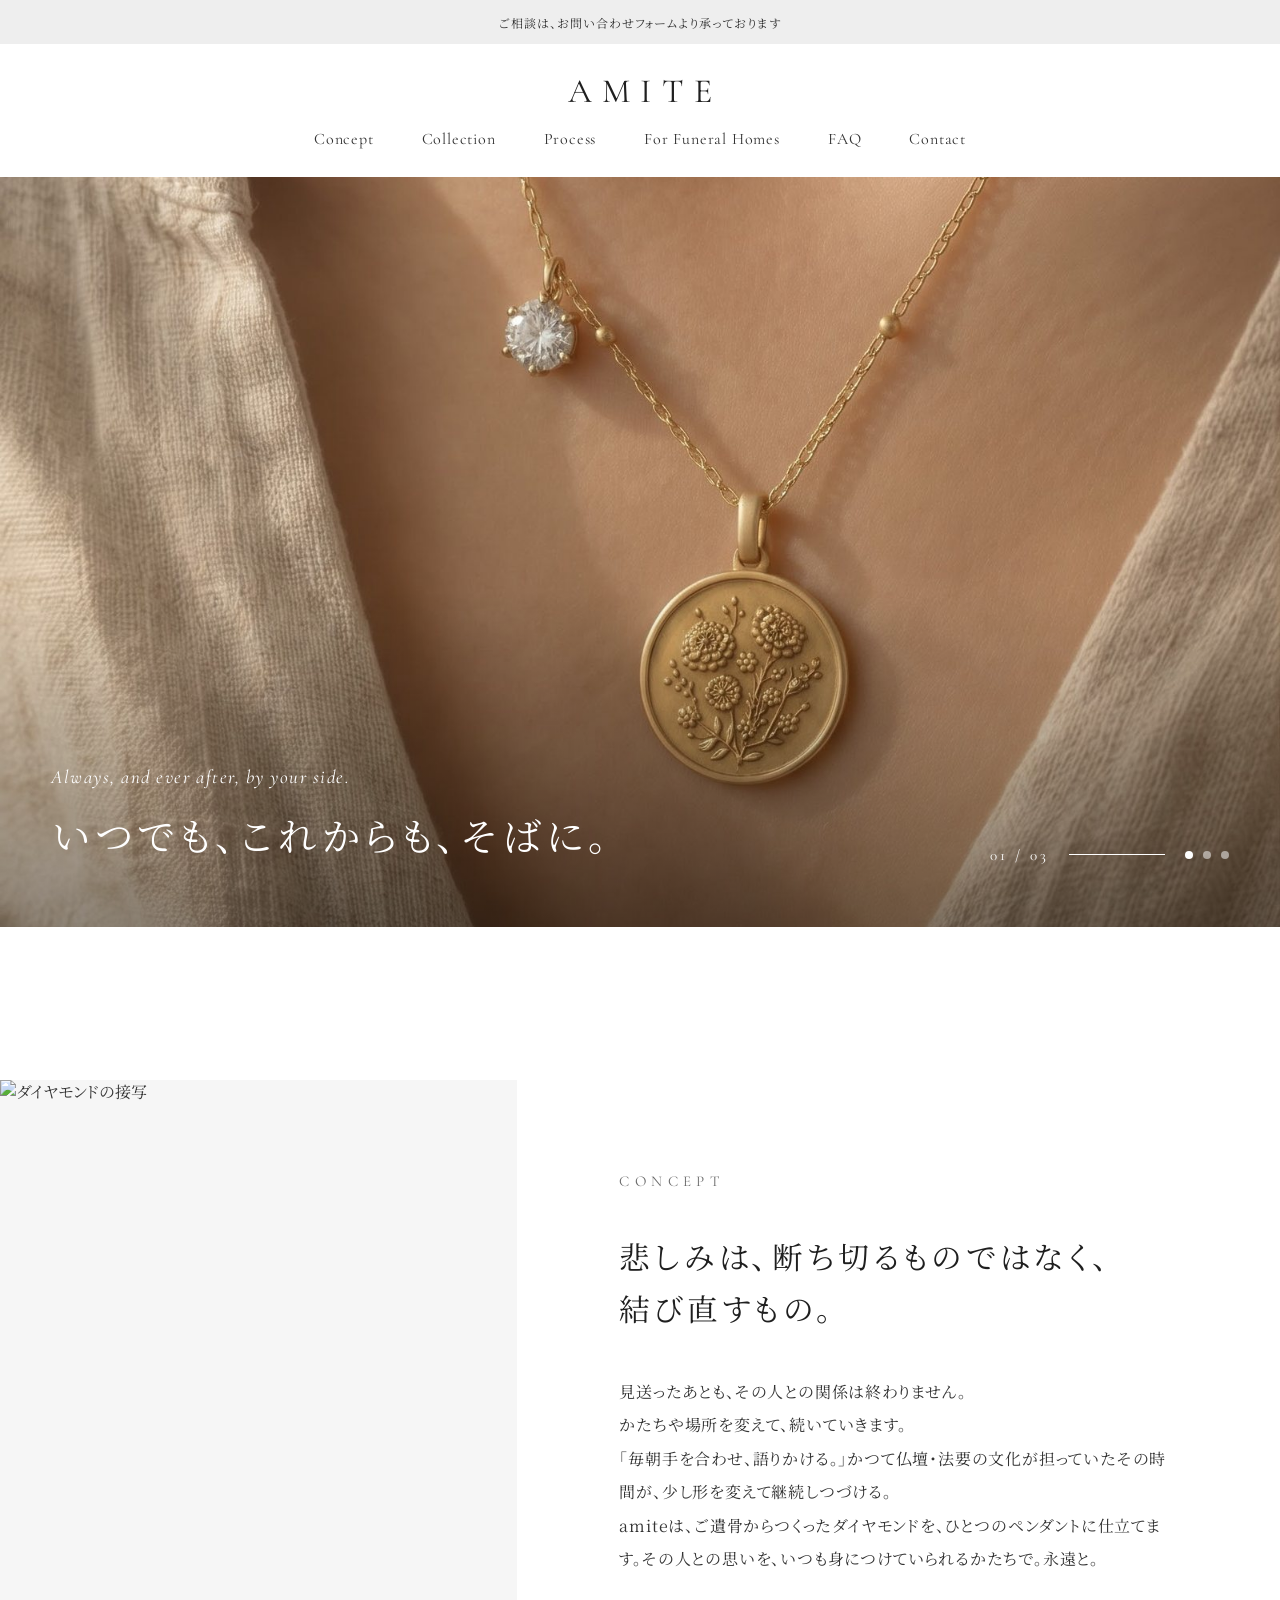
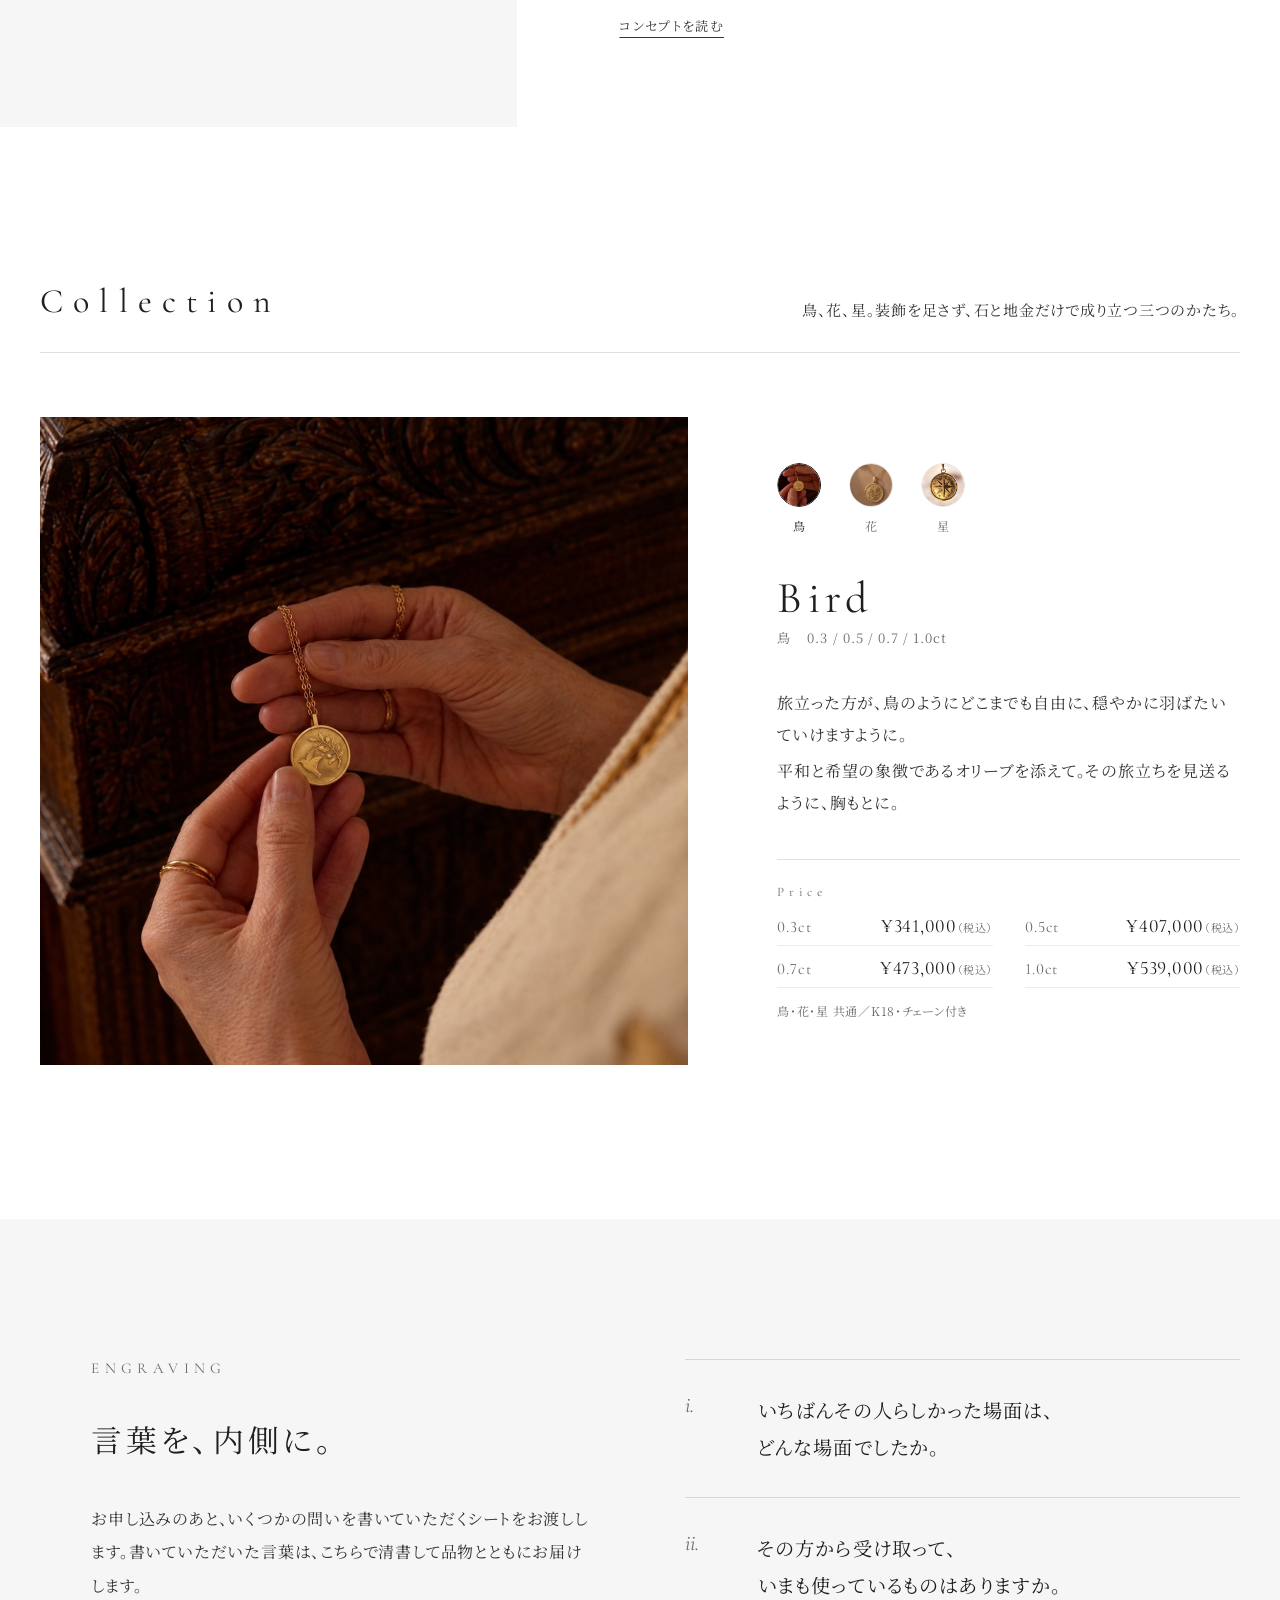
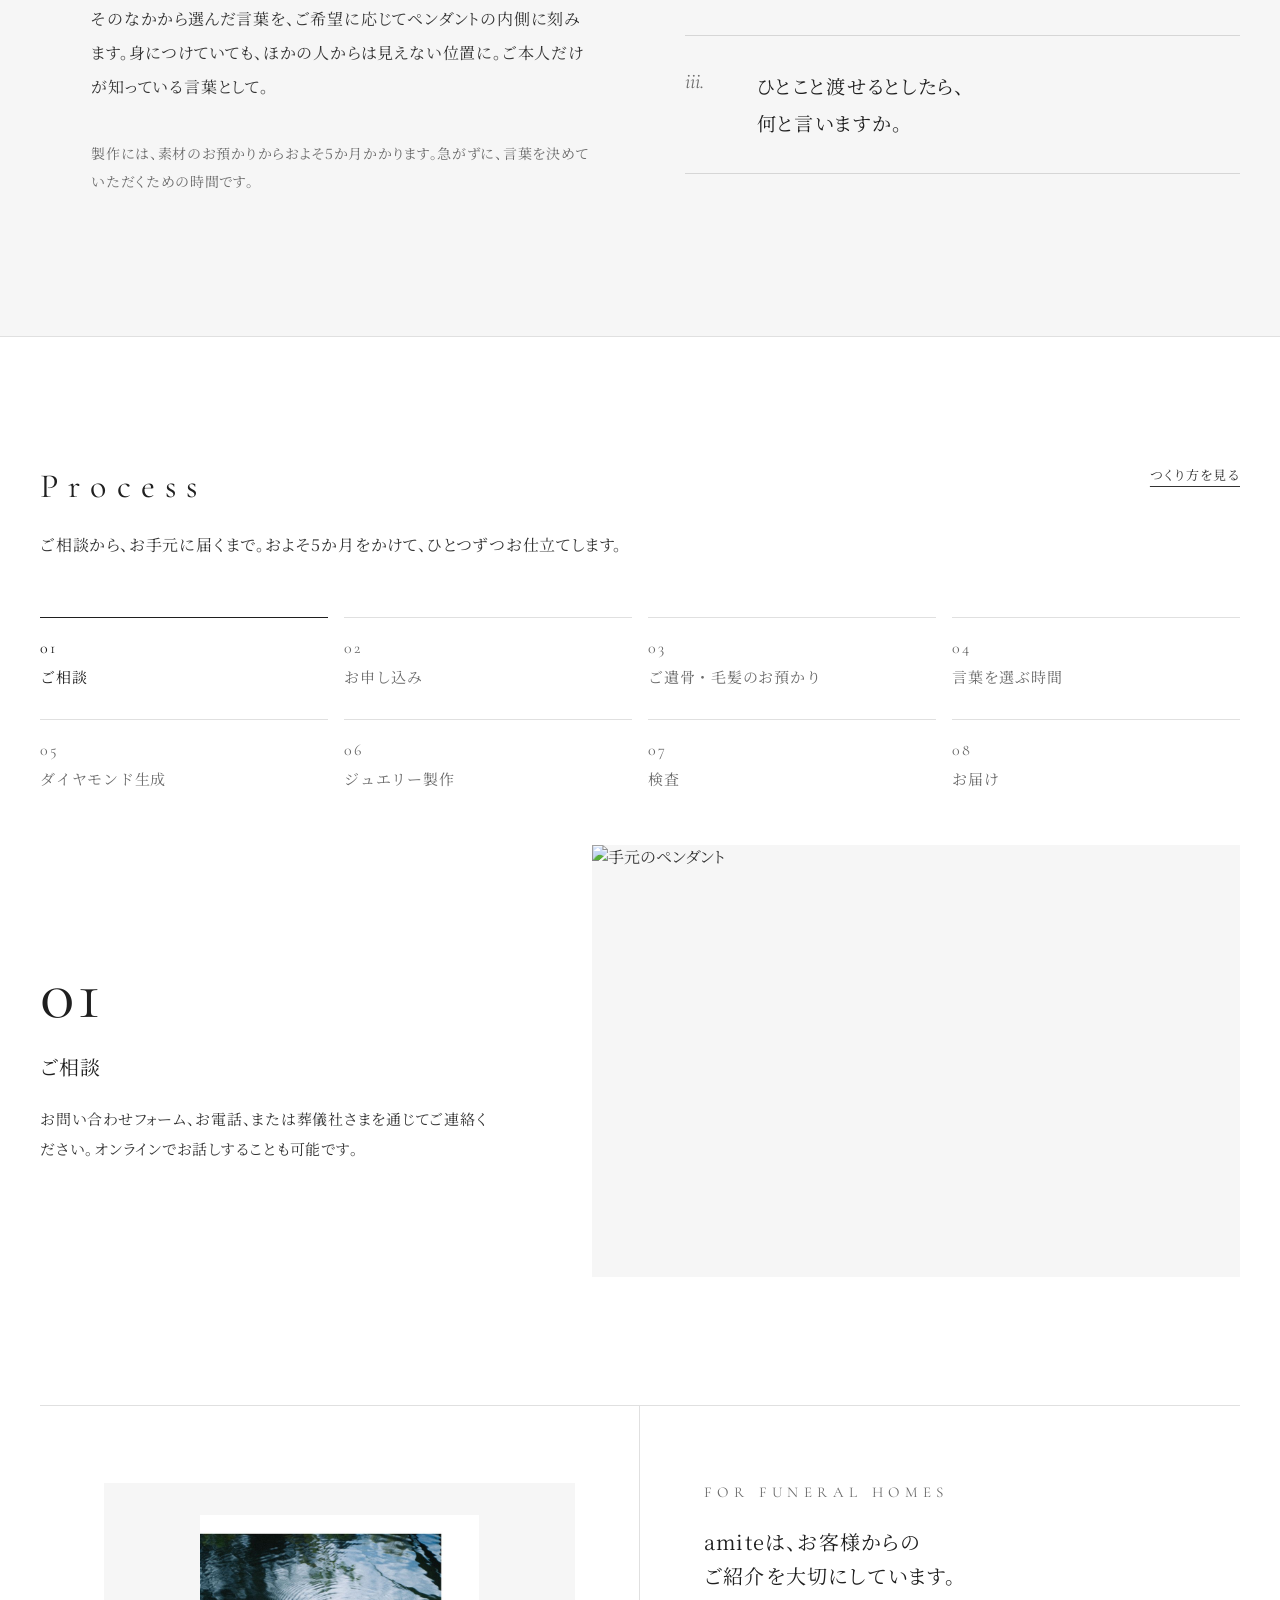
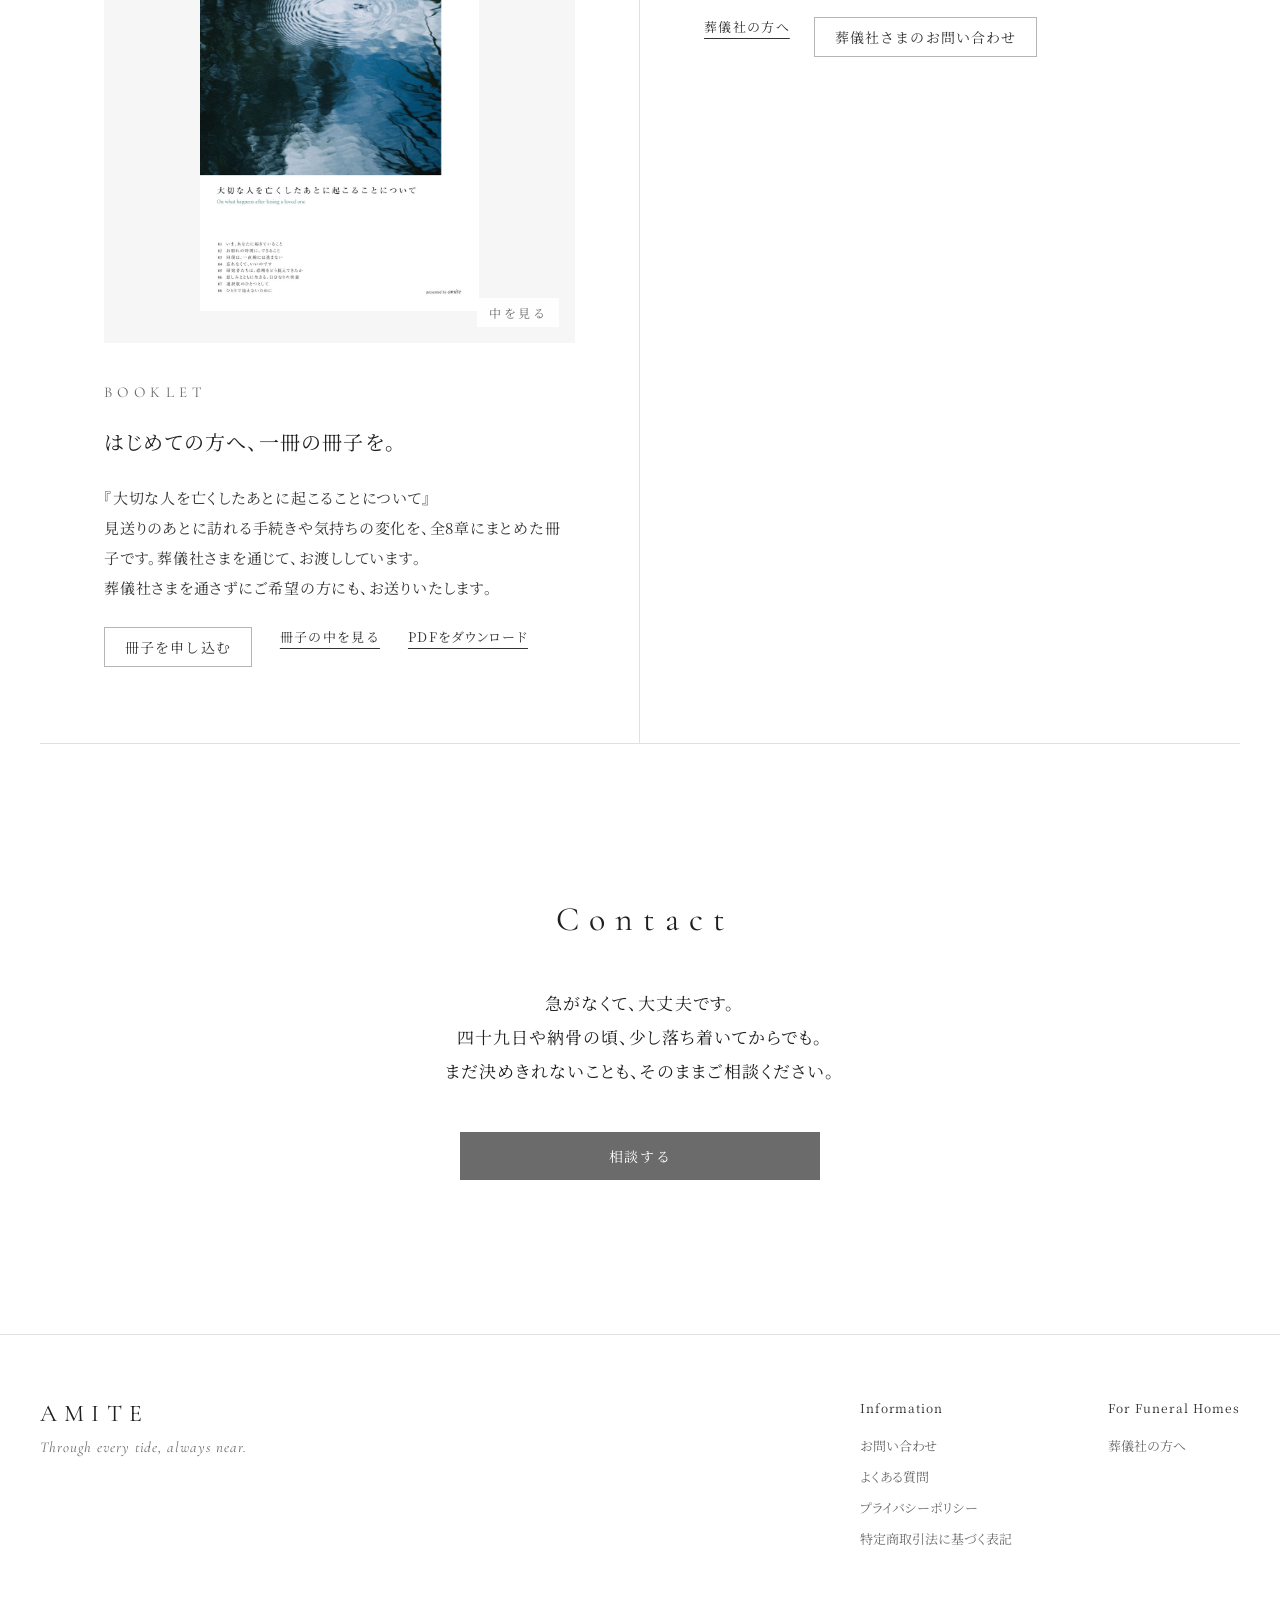
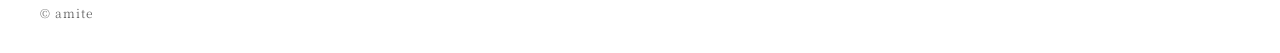
==== site/index.html @ 275e059c "冊子をめくって読めるビューアとPDFダウンロードを追加 Co-Authored-By: Claude Opus 5.5 <noreply@anthropic.com> Claude-Session: " ====
<!DOCTYPE html>
<html lang="ja">
<head>
<meta charset="utf-8">
<meta name="viewport" content="width=device-width, initial-scale=1">
<title>amite｜ご遺骨からつくるダイヤモンドのペンダント</title>
<meta name="description" content="amiteは、ご遺骨からつくったダイヤモンドを、ひとつのペンダントに仕立てます。その人との思いを、いつも身につけていられるかたちで。">
<link rel="preconnect" href="https://fonts.googleapis.com">
<link rel="preconnect" href="https://fonts.gstatic.com" crossorigin>
<link href="https://fonts.googleapis.com/css2?family=Cormorant+Garamond:ital,wght@0,400;1,400&family=Noto+Serif+JP:wght@400;600&display=swap" rel="stylesheet">
<link rel="stylesheet" href="css/style.css?v=20261022b">
<script src="js/main.js?v=20261022b" defer></script>
</head>
<body>

<div class="announce">ご相談は、お問い合わせフォームより承っております</div>

<header class="site-header" id="top">
  <a href="#top" class="logo" data-to-top>AMITE</a>
  <button class="menu-btn" type="button" aria-expanded="false" aria-controls="global-nav" aria-label="メニューを開く"><span></span><span></span></button>
  <nav class="gnav" id="global-nav" aria-label="グローバルナビゲーション">
    <a href="#concept" data-scroll="concept">Concept</a>
    <a href="#collection" data-scroll="collection">Collection</a>
    <a href="#process" data-scroll="process">Process</a>
    <a href="#funeral" data-scroll="funeral">For Funeral Homes</a>
    <a href="faq.html">FAQ</a>
    <a href="#contact" data-open-contact>Contact</a>
  </nav>
</header>

<main>
  <section class="hero" aria-label="メインビジュアル">
    <div class="hero-slides">
      <img class="hero-slide is-active" src="assets/motif-flower.jpg" alt="花のモチーフのペンダント" style="object-position:50% 68%">
      <img class="hero-slide" src="assets/motif-bird.jpg" alt="鳥のモチーフのペンダント" style="object-position:50% 50%" loading="lazy">
      <img class="hero-slide" src="assets/motif-star.jpg" alt="星のモチーフのペンダント" style="object-position:50% 52%" loading="lazy">
    </div>
    <div class="hero-shade"></div>
    <div class="hero-copy">
      <p class="hero-en">Always, and ever after, by your side.</p>
      <h1 class="hero-title">いつでも、これからも、<br class="sp-only">そばに。</h1>
    </div>
    <div class="hero-ctrl">
      <span class="hero-no"><span data-slide-no>01</span> / 03</span>
      <div class="hero-prog"><div class="hero-prog-bar"></div></div>
      <div class="hero-dots">
        <button type="button" class="hero-dot is-active" aria-label="スライド1"></button>
        <button type="button" class="hero-dot" aria-label="スライド2"></button>
        <button type="button" class="hero-dot" aria-label="スライド3"></button>
      </div>
    </div>
  </section>

  <section class="concept" id="concept" data-reveal>
    <div class="concept-media rv">
      <img src="https://images.pexels.com/photos/32534464/pexels-photo-32534464.jpeg?auto=compress&amp;cs=tinysrgb&amp;w=1400" alt="ダイヤモンドの接写" loading="lazy">
    </div>
    <div class="concept-body rv rv-delay">
      <div class="eyebrow">CONCEPT</div>
      <h2 class="heading">悲しみは、断ち切るものではなく、<br>結び直すもの。</h2>
      <p class="body-lg">見送ったあとも、その人との関係は終わりません。<br>かたちや場所を変えて、続いていきます。<br>「毎朝手を合わせ、語りかける。」かつて仏壇・法要の文化が担っていたその時間が、少し形を変えて継続しつづける。<br>amiteは、ご遺骨からつくったダイヤモンドを、ひとつのペンダントに仕立てます。その人との思いを、いつも身につけていられるかたちで。永遠と。</p>
      <div class="disclosure">
        <a href="#" class="text-link" data-toggle="stmt" aria-expanded="false" aria-controls="stmt" data-label-open="コンセプトを読む" data-label-close="閉じる">コンセプトを読む</a>
        <div class="disclosure-panel" id="stmt">
          <p class="statement">凪いだ水面のように、静かな日もあれば、<br>寄せては返す波に、揺れる日もある。<br>これからどんな時をくぐり抜けても、<br>いつも、すぐそばに。<br>ときに、背中をそっと支えるように、<br>ときに、胸の奥に灯をともすように、<br>ときに、風のごとく、ただあなたを包むように。</p>
        </div>
      </div>
    </div>
  </section>

  <section class="collection rv" id="collection" data-reveal>
    <div class="collection-head">
      <h2 class="display">Collection</h2>
      <p>鳥、花、星。装飾を足さず、石と地金だけで成り立つ三つのかたち。</p>
    </div>
    <div class="collection-grid">
      <div class="collection-media">
        <img class="motif-img is-active" src="assets/motif-bird.jpg" alt="Bird" style="object-position:45% 50%" loading="lazy">
        <img class="motif-img" src="assets/motif-flower.jpg" alt="Flower" style="object-position:50% 62%" loading="lazy">
        <img class="motif-img" src="assets/motif-star.jpg" alt="Star" style="object-position:50% 48%" loading="lazy">
      </div>
      <div class="collection-info">
        <div class="motif-picker" role="tablist" aria-label="モチーフ">
          <button type="button" class="motif-btn is-active" role="tab" aria-selected="true" aria-controls="motif-bird">
            <span class="motif-thumb"><img src="assets/motif-bird.jpg" alt="" style="object-position:41% 52%;transform-origin:41% 52%" loading="lazy"></span>
            <span class="motif-label">鳥</span>
          </button>
          <button type="button" class="motif-btn" role="tab" aria-selected="false" aria-controls="motif-flower">
            <span class="motif-thumb"><img src="assets/motif-flower.jpg" alt="" style="object-position:58% 66%;transform-origin:58% 66%" loading="lazy"></span>
            <span class="motif-label">花</span>
          </button>
          <button type="button" class="motif-btn" role="tab" aria-selected="false" aria-controls="motif-star">
            <span class="motif-thumb"><img src="assets/motif-star.jpg" alt="" style="object-position:50% 51%;transform-origin:50% 51%" loading="lazy"></span>
            <span class="motif-label">星</span>
          </button>
        </div>

        <div class="motif-panel" id="motif-bird" role="tabpanel">
          <div class="motif-name">
            <div class="motif-en">Bird</div>
            <div class="motif-meta"><span>鳥</span><span>0.3 / 0.5 / 0.7 / 1.0ct</span></div>
          </div>
          <div class="motif-desc">
            <p>旅立った方が、鳥のようにどこまでも自由に、穏やかに羽ばたいていけますように。</p>
            <p>平和と希望の象徴であるオリーブを添えて。その旅立ちを見送るように、胸もとに。</p>
          </div>
        </div>
        <div class="motif-panel" id="motif-flower" role="tabpanel" hidden>
          <div class="motif-name">
            <div class="motif-en">Flower</div>
            <div class="motif-meta"><span>花</span><span>0.3 / 0.5 / 0.7 / 1.0ct</span></div>
          </div>
          <div class="motif-desc">
            <p>マリーゴールドは、亡き人を迎える花として知られています。遠い国では、帰ってくる魂の道しるべとして、この花が飾られます。</p>
            <p>離れていても、帰る場所がここにあるように。大切な方と過ごしたあたたかな時間を、ひらく花のかたちに込めました。</p>
          </div>
        </div>
        <div class="motif-panel" id="motif-star" role="tabpanel" hidden>
          <div class="motif-name">
            <div class="motif-en">Star</div>
            <div class="motif-meta"><span>星</span><span>0.3 / 0.5 / 0.7 / 1.0ct</span></div>
          </div>
          <div class="motif-desc">
            <p>「亡くなった人は星になる」と、子どものころに聞いたことはありませんか。</p>
            <p>夜空でいちばん近くにひかる星のように、見上げるたびに思い出せる、小さなひかり。その想いは、心のなかでも消えることなくひかり続けます。</p>
          </div>
        </div>

        <div class="price">
          <div class="price-title">Price</div>
          <dl class="price-list">
            <div><dt>0.3ct</dt><dd>¥341,000<span>（税込）</span></dd></div>
            <div><dt>0.5ct</dt><dd>¥407,000<span>（税込）</span></dd></div>
            <div><dt>0.7ct</dt><dd>¥473,000<span>（税込）</span></dd></div>
            <div><dt>1.0ct</dt><dd>¥539,000<span>（税込）</span></dd></div>
          </dl>
          <p class="price-note">鳥・花・星 共通／K18・チェーン付き</p>
        </div>

      </div>
    </div>
  </section>

  <section class="engraving rv" id="engraving" data-reveal>
    <div class="engraving-body">
      <div class="eyebrow">ENGRAVING</div>
      <h2 class="heading">言葉を、内側に。</h2>
      <p class="body-lg">お申し込みのあと、いくつかの問いを書いていただくシートをお渡しします。書いていただいた言葉は、こちらで清書して品物とともにお届けします。<br>そのなかから選んだ言葉を、ご希望に応じてペンダントの内側に刻みます。身につけていても、ほかの人からは見えない位置に。ご本人だけが知っている言葉として。</p>
      <p class="note">製作には、素材のお預かりからおよそ5か月かかります。急がずに、言葉を決めていただくための時間です。</p>
    </div>
    <ol class="questions">
      <li><span class="q-no">i.</span><span class="q-text">いちばんその人らしかった場面は、<br>どんな場面でしたか。</span></li>
      <li><span class="q-no">ii.</span><span class="q-text">その方から受け取って、<br>いまも使っているものはありますか。</span></li>
      <li><span class="q-no">iii.</span><span class="q-text">ひとこと渡せるとしたら、<br>何と言いますか。</span></li>
    </ol>
  </section>

  <section class="process rv" id="process" data-reveal>
    <div class="process-head">
      <div class="process-lead">
        <h2 class="display">Process</h2>
        <p>ご相談から、お手元に届くまで。およそ5か月をかけて、ひとつずつお仕立てします。</p>
      </div>
      <a href="#" class="text-link">つくり方を見る</a>
    </div>
    <div class="steps" role="tablist" aria-label="工程">
      <button type="button" class="step is-active is-done" role="tab" aria-selected="true" aria-controls="step-1"><span class="step-n">01</span><span class="step-t">ご相談</span></button>
      <button type="button" class="step" role="tab" aria-selected="false" aria-controls="step-2"><span class="step-n">02</span><span class="step-t">お申し込み</span></button>
      <button type="button" class="step" role="tab" aria-selected="false" aria-controls="step-3"><span class="step-n">03</span><span class="step-t">ご遺骨・毛髪のお預かり</span></button>
      <button type="button" class="step" role="tab" aria-selected="false" aria-controls="step-4"><span class="step-n">04</span><span class="step-t">言葉を選ぶ時間</span></button>
      <button type="button" class="step" role="tab" aria-selected="false" aria-controls="step-5"><span class="step-n">05</span><span class="step-t">ダイヤモンド生成</span></button>
      <button type="button" class="step" role="tab" aria-selected="false" aria-controls="step-6"><span class="step-n">06</span><span class="step-t">ジュエリー製作</span></button>
      <button type="button" class="step" role="tab" aria-selected="false" aria-controls="step-7"><span class="step-n">07</span><span class="step-t">検査</span></button>
      <button type="button" class="step" role="tab" aria-selected="false" aria-controls="step-8"><span class="step-n">08</span><span class="step-t">お届け</span></button>
    </div>
    <div class="process-detail">
      <div class="step-panels">
        <div class="step-panel" id="step-1" role="tabpanel"><div class="step-big">01</div><div class="step-title">ご相談</div><p>お問い合わせフォーム、お電話、または葬儀社さまを通じてご連絡ください。オンラインでお話しすることも可能です。</p></div>
        <div class="step-panel" id="step-2" role="tabpanel" hidden><div class="step-big">02</div><div class="step-title">お申し込み</div><p>鳥・花・星のかたちと、石のサイズをお選びいただき、お申し込みとなります。</p></div>
        <div class="step-panel" id="step-3" role="tabpanel" hidden><div class="step-big">03</div><div class="step-title">ご遺骨・毛髪のお預かり</div><p>約2〜3グラムをお預かりします。すべてをお預かりするものではありません。お預かりの方法は、ご相談時にご案内します。</p></div>
        <div class="step-panel" id="step-4" role="tabpanel" hidden><div class="step-big">04</div><div class="step-title">言葉を選ぶ時間</div><p>いくつかの問いを書いていただくシートをお渡しします。製作のあいだに、内側に刻む言葉を急がずに選んでいただけます。</p></div>
        <div class="step-panel" id="step-5" role="tabpanel" hidden><div class="step-big">05</div><div class="step-title">ダイヤモンド生成</div><p>ご遺骨や毛髪から取り出した炭素をもとに、高温低圧の環境で少しずつ結晶を育てます。</p></div>
        <div class="step-panel" id="step-6" role="tabpanel" hidden><div class="step-big">06</div><div class="step-title">ジュエリー製作</div><p>ダイヤモンドをK18のペンダントに留め、お選びいただいた言葉を刻んで仕上げます。</p></div>
        <div class="step-panel" id="step-7" role="tabpanel" hidden><div class="step-big">07</div><div class="step-title">検査</div><p>仕上がりを検品し、証明書をお付けします。製造の各工程では、管理番号をお伝えしています。</p></div>
        <div class="step-panel" id="step-8" role="tabpanel" hidden><div class="step-big">08</div><div class="step-title">お届け</div><p>清書した記入シートとともに、お手元にお届けします。お届けの方法は、ご相談時にご案内します。</p></div>
      </div>
      <div class="process-media">
        <img src="https://images.unsplash.com/photo-1631965004544-1762fc696476?fm=jpg&amp;q=72&amp;w=1600&amp;auto=format&amp;fit=crop" alt="手元のペンダント" loading="lazy">
      </div>
    </div>
  </section>

  <section class="info rv" id="funeral" data-reveal>
    <div class="info-col info-booklet">
      <button type="button" class="booklet-frame booklet-open" data-open-booklet aria-label="冊子の中を見る">
        <img src="assets/booklet-cover.jpg" alt="冊子『大切な人を亡くしたあとに起こることについて』表紙" loading="lazy">
        <span class="booklet-hint">中を見る</span>
      </button>
      <div class="eyebrow">BOOKLET</div>
      <h3 class="subheading">はじめての方へ、一冊の冊子を。</h3>
      <p class="body-md">『大切な人を亡くしたあとに起こることについて』<br>見送りのあとに訪れる手続きや気持ちの変化を、全8章にまとめた冊子です。葬儀社さまを通じて、お渡ししています。<br>葬儀社さまを通さずにご希望の方にも、お送りいたします。</p>
      <div class="booklet-actions">
        <button type="button" class="btn-outline" data-open-contact="booklet">冊子を申し込む</button>
        <button type="button" class="text-link link-btn" data-open-booklet>冊子の中を見る</button>
        <a href="assets/booklet/amite-booklet.pdf" class="text-link" download>PDFをダウンロード</a>
      </div>
    </div>
    <div class="info-col info-funeral">
      <div class="eyebrow">FOR FUNERAL HOMES</div>
      <h3 class="subheading">amiteは、お客様からの<br>ご紹介を大切にしています。</h3>
      <div class="fh-actions">
        <a href="#" class="text-link" data-toggle="fh" data-hover-open aria-expanded="false" aria-controls="fh" data-label-open="葬儀社の方へ" data-label-close="閉じる">葬儀社の方へ</a>
        <button type="button" class="btn-outline" data-open-contact="funeral">葬儀社さまのお問い合わせ</button>
      </div>
      <div class="disclosure-panel" id="fh">
        <div class="fh-message">
          <p>葬儀の簡素化や小規模化、価格の話題ばかりが目立ついまも、ご遺族にとって葬儀が持つ意味は変わらないと考えています。</p>
          <dl>
            <div><dt>・死を受け入れる</dt><dd>突然の別れを現実として受け止め、心を整理しはじめる場。</dd></div>
            <div><dt>・感謝を伝える</dt><dd>生前への感謝をかたちにし、故人を尊厳をもって送り出す場。</dd></div>
            <div><dt>・悲しみを分かち合う</dt><dd>親族や参列者と悲しみを分かち合い、ひとりではないと感じられる場。</dd></div>
            <div><dt>・区切りをつける</dt><dd>故人の歩んだ人生をみなで振り返り、社会的なお別れをする場。</dd></div>
          </dl>
          <p>amiteは、その時間のあとも続いていくご遺族の日々に寄り添うものでありたいと考えています。皆さまのお仕事の、ささやかな手助けになれば幸いです。</p>
        </div>
      </div>
    </div>
  </section>

  <section class="contact rv" id="contact" data-reveal>
    <h2 class="display">Contact</h2>
    <p>急がなくて、大丈夫です。<br>四十九日や納骨の頃、少し落ち着いてからでも。<br>まだ決めきれないことも、そのままご相談ください。</p>
    <button type="button" class="btn-primary" data-open-contact>相談する</button>
  </section>
</main>

<footer class="site-footer">
  <div class="footer-top">
    <div class="footer-brand">
      <div class="footer-logo">AMITE</div>
      <div class="footer-tag">Through every tide, always near.</div>
    </div>
    <div class="footer-links">
      <div class="footer-col">
        <div class="footer-col-title">Information</div>
        <a href="#contact" data-open-contact>お問い合わせ</a>
        <a href="faq.html">よくある質問</a>
        <a href="#">プライバシーポリシー</a>
        <a href="#">特定商取引法に基づく表記</a>
      </div>
      <div class="footer-col">
        <div class="footer-col-title">For Funeral Homes</div>
        <a href="#funeral" data-scroll="funeral">葬儀社の方へ</a>
      </div>
    </div>
  </div>
  <div class="footer-copy">© amite</div>
</footer>

<div class="bk-viewer" id="booklet-viewer" aria-hidden="true">
  <div class="bk-panel" role="dialog" aria-modal="true" aria-label="冊子『大切な人を亡くしたあとに起こることについて』">
    <div class="bk-head">
      <div class="bk-title"><span class="bk-title-en">Booklet</span><span class="bk-title-ja">大切な人を亡くしたあとに起こることについて</span></div>
      <button type="button" class="bk-close" data-close-booklet>閉じる</button>
    </div>
    <div class="bk-stage"><div class="bk-book" id="bk-book"></div><span class="bk-loading">読み込み中…</span></div>
    <div class="bk-foot">
      <button type="button" class="bk-nav" data-bk-prev aria-label="前のページ">←</button>
      <span class="bk-count"><span data-bk-page>1</span> / 8</span>
      <button type="button" class="bk-nav" data-bk-next aria-label="次のページ">→</button>
    </div>
    <div class="bk-links">
      <a href="assets/booklet/amite-booklet.pdf" class="text-link" download>PDFをダウンロード</a>
      <button type="button" class="text-link link-btn" data-open-contact="booklet">冊子を申し込む</button>
    </div>
  </div>
</div>

<div class="modal" id="contact-modal" aria-hidden="true">
  <div class="modal-panel" role="dialog" aria-modal="true" aria-labelledby="modal-title">
    <div class="modal-head">
      <div class="modal-title" id="modal-title">Contact</div>
      <button type="button" class="modal-close" data-close>閉じる</button>
    </div>

    <div class="modal-done" hidden>
      <p>お問い合わせを受け付けました。<br>内容を確認のうえ、ご連絡いたします。</p>
      <button type="button" class="btn-outline" data-close>トップへ戻る</button>
    </div>

    <form class="contact-form" novalidate>
      <p class="form-lead">ご相談は、こちらのフォームより承ります。まだ決めていないことがあっても、構いません。</p>
      <p class="form-notice" data-form-notice hidden>ただいま、フォームからの送信は準備中です。恐れ入りますが、公開までいましばらくお待ちください。</p>
      <p class="form-notice" data-from-notice hidden></p>

      <label class="field"><span class="field-label">お名前 *</span><input name="name" autocomplete="name"><span class="field-err" data-err="name"></span></label>
      <label class="field"><span class="field-label">ふりがな *</span><input name="kana"><span class="field-err" data-err="kana"></span></label>
      <label class="field"><span class="field-label">メールアドレス *</span><input name="email" type="email" autocomplete="email"><span class="field-err" data-err="email"></span></label>
      <label class="field"><span class="field-label">メールアドレス（確認） *</span><input name="email2" type="email" autocomplete="email"><span class="field-err" data-err="email2"></span></label>
      <label class="field"><span class="field-label">電話番号</span><input name="tel" type="tel" autocomplete="tel"><span class="field-err" data-err="tel"></span></label>

      <fieldset class="field">
        <legend class="field-label">ご連絡方法の希望 *</legend>
        <div class="chips" data-chips="contact" role="radiogroup">
          <button type="button" class="chip" data-value="メールでのご連絡を希望" aria-pressed="false">メール</button>
          <button type="button" class="chip" data-value="お電話でのご連絡を希望" aria-pressed="false">お電話</button>
          <button type="button" class="chip" data-value="その他" data-other aria-pressed="false">その他</button>
        </div>
        <input name="contactOther" class="other-input" aria-label="ご連絡方法（その他）" placeholder="ご希望の連絡方法" hidden>
        <span class="field-err" data-err="contact"></span>
      </fieldset>

      <fieldset class="field">
        <legend class="field-label">お問い合わせの種類 *</legend>
        <div class="chips" data-chips="kind" role="radiogroup">
          <button type="button" class="chip" data-value="まずは相談してみたい（ご質問・ご不安な点など）" aria-pressed="false">まずは相談してみたい（ご質問・ご不安な点など）</button>
          <button type="button" class="chip" data-value="お申し込みについて詳しく知りたい" aria-pressed="false">お申し込みについて詳しく知りたい</button>
          <button type="button" class="chip" data-value="資料を送ってほしい" aria-pressed="false">資料を送ってほしい</button>
          <button type="button" class="chip" data-value="その他" data-other aria-pressed="false">その他</button>
        </div>
        <input name="kindOther" class="other-input" aria-label="お問い合わせの種類（その他）" placeholder="お問い合わせの内容" hidden>
        <span class="field-err" data-err="kind"></span>
      </fieldset>

      <fieldset class="field">
        <legend class="field-label">ご希望のサイズ（現時点でのお考え）</legend>
        <div class="chips" data-chips="size" data-optional role="radiogroup">
          <button type="button" class="chip" data-value="0.3ct" aria-pressed="false">0.3ct</button>
          <button type="button" class="chip" data-value="0.5ct" aria-pressed="false">0.5ct</button>
          <button type="button" class="chip" data-value="0.7ct" aria-pressed="false">0.7ct</button>
          <button type="button" class="chip" data-value="1.0ct" aria-pressed="false">1.0ct</button>
          <button type="button" class="chip" data-value="迷っている・未定" aria-pressed="false">迷っている・未定</button>
        </div>
      </fieldset>

      <fieldset class="field">
        <legend class="field-label">お預かりする素材（現時点でのお考え）</legend>
        <div class="chips" data-chips="material" data-optional role="radiogroup">
          <button type="button" class="chip" data-value="ご遺骨" aria-pressed="false">ご遺骨</button>
          <button type="button" class="chip" data-value="毛髪" aria-pressed="false">毛髪</button>
          <button type="button" class="chip" data-value="迷っている・未定" aria-pressed="false">迷っている・未定</button>
        </div>
      </fieldset>

      <label class="field">
        <span class="field-label">お問い合わせ・ご相談内容</span>
        <span class="field-help">些細なご質問や、お品物に対するご要望、現在の状況（四十九日や一周忌を控えているなど）について、ご自由にお書きください。お預かりするご遺骨や毛髪の量（約2〜3グラム）、結晶化に関するご不安など、パンフレットをご覧になって気になった点などもお気軽にご記載ください。</span>
        <textarea name="body" rows="5"></textarea>
        <span class="field-err" data-err="body"></span>
      </label>

      <div class="field">
        <label class="agree"><input type="checkbox" name="agree"><span><a href="#">プライバシーポリシー</a>に同意する *</span></label>
        <span class="field-err" data-err="agree"></span>
      </div>

      <span class="field-err form-err" data-err="submit"></span>
      <button type="submit" class="btn-primary btn-block">送信する</button>
    </form>
  </div>
</div>

</body>
</html>
---- site/css/style.css ----
/* amite TOP — DESIGN.md のトークンに準拠 */
:root {
  --c-primary: #1F1F1F;
  --c-secondary: #6B6B6B;
  --c-neutral: #F6F6F6;
  --c-surface: #FFFFFF;
  --c-text: #333333;
  --c-announce: #EEEEEE;
  --c-border: #E0E0E0;
  --c-border-strong: #B5B5B5;
  --c-error: #A84545;
  --f-en: 'Cormorant Garamond', 'Noto Serif JP', serif;
  --f-ja: 'Noto Serif JP', 'Yu Mincho', 'YuMincho', serif;
  --side: clamp(24px, 4vw, 40px);
  --sec-y: clamp(96px, 12vw, 180px);
  --header-h: 150px;
}

*, *::before, *::after { box-sizing: border-box; }
html { scroll-behavior: smooth; -webkit-text-size-adjust: 100%; }
body {
  margin: 0;
  background: var(--c-surface);
  color: var(--c-text);
  font-family: var(--f-ja);
  -webkit-font-smoothing: antialiased;
  font-feature-settings: 'palt' 1;
}
body.is-locked { overflow: hidden; }
img { max-width: 100%; }
button { font-family: inherit; }
::selection { background: var(--c-primary); color: #fff; }
a { color: var(--c-text); text-decoration: underline; text-underline-offset: 6px; text-decoration-thickness: 1px; }
a:hover { color: var(--c-primary); }
:focus-visible { outline: 1px solid var(--c-primary); outline-offset: 4px; }

/* ---------- 共通タイポ ---------- */
.eyebrow { font-family: var(--f-en); font-size: 15px; letter-spacing: 0.36em; color: var(--c-secondary); }
.display { margin: 0; font-weight: 400; font-family: var(--f-en); font-size: 34px; line-height: 44px; letter-spacing: 0.3em; color: var(--c-primary); }
.heading { margin: 0; font-weight: 400; font-size: clamp(24px, 2.4vw, 32px); line-height: 1.7; letter-spacing: 0.12em; color: var(--c-primary); }
.subheading { margin: 0; font-weight: 400; font-size: 20px; line-height: 34px; letter-spacing: 0.06em; color: var(--c-primary); }
.body-lg { margin: 0; font-size: 16px; line-height: 2.1; letter-spacing: 0.05em; text-wrap: pretty; }
.body-md { margin: 0; font-size: 15px; line-height: 30px; letter-spacing: 0.05em; }
br.sp-only { display: none; }
.text-link { align-self: flex-start; font-size: 13px; letter-spacing: 0.1em; }

/* ---------- ボタン ---------- */
.btn-primary {
  width: 100%; max-width: 360px; height: 48px;
  background: var(--c-secondary); color: #fff; border: none;
  font-size: 14px; letter-spacing: 0.12em; cursor: pointer;
  transition: background .3s;
}
.btn-primary:hover { background: var(--c-primary); }
.btn-primary:disabled { opacity: .6; cursor: default; }
.btn-block { max-width: none; }
.btn-link { display: inline-flex; align-items: center; justify-content: center; text-decoration: none; color: #fff; }
.btn-link:hover { color: #fff; }
.btn-outline {
  height: 40px; padding: 0 20px;
  background: transparent; border: 1px solid var(--c-border-strong); color: var(--c-text);
  font-size: 14px; letter-spacing: 0.08em; cursor: pointer;
  transition: border-color .3s;
}
.btn-outline:hover { border-color: var(--c-primary); }
.btn-start { align-self: flex-start; }

/* ---------- スクロール表示 ---------- */
.rv { opacity: 0; transform: translateY(28px); transition: opacity 1.4s ease, transform 1.4s ease; }
.rv-delay { transition-delay: .25s; }
.is-in.rv, .is-in .rv { opacity: 1; transform: none; }

/* ---------- お知らせバー ---------- */
.announce {
  height: 44px; background: var(--c-announce);
  display: flex; align-items: center; justify-content: center;
  padding: 0 16px; text-align: center;
  font-size: 12px; letter-spacing: 0.08em; color: var(--c-text);
}

/* ---------- ヘッダー ---------- */
.site-header {
  position: sticky; top: 0; z-index: 40;
  background: #fff;
  display: flex; flex-direction: column; align-items: center; gap: 16px;
  padding: 28px 40px 22px;
  border-bottom: 1px solid transparent;
  transition: padding .5s ease, border-color .5s ease;
}
.site-header.is-scrolled { padding: 14px 40px 12px; border-bottom-color: var(--c-border); }
.logo {
  font-family: var(--f-en); font-size: 34px; letter-spacing: 0.3em; line-height: 1.2;
  color: var(--c-primary); padding-left: 0.3em; text-decoration: none;
  transition: font-size .5s ease;
}
.is-scrolled .logo { font-size: 24px; }
.gnav {
  display: flex; flex-wrap: wrap; justify-content: center; gap: 12px 48px;
  font-family: var(--f-en); font-size: 16px; letter-spacing: 0.05em;
}
.gnav a {
  color: var(--c-text); text-decoration: none;
  padding-bottom: 4px; border-bottom: 1px solid transparent;
  transition: border-color .3s;
}
.gnav a:hover { border-bottom-color: var(--c-primary); color: var(--c-primary); }
.gnav a[aria-current=page] { border-bottom-color: var(--c-primary); color: var(--c-primary); }
.menu-btn { display: none; }

/* ---------- ヒーロー ---------- */
.hero {
  position: relative;
  height: calc(100vh - var(--header-h)); min-height: 560px; max-height: 960px;
  overflow: hidden; background: #8C8478;
}
.hero-slide {
  position: absolute; inset: 0; width: 100%; height: 100%;
  object-fit: cover; display: block;
  opacity: 0; transform: scale(1.06);
  transition: opacity 1.6s ease, transform 9s ease-out;
}
.hero-slide.is-active { opacity: 1; transform: scale(1); }
.hero-shade { position: absolute; inset: 0; background: linear-gradient(to top, #00000066 0%, #00000000 45%); }
.hero-copy {
  position: absolute; left: clamp(24px, 4vw, 64px); bottom: clamp(40px, 7vh, 72px);
  display: flex; flex-direction: column; gap: 18px; color: #fff;
  opacity: 0; transform: translateY(16px);
  transition: opacity 1.6s ease .3s, transform 1.6s ease .3s;
}
.is-loaded .hero-copy { opacity: 1; transform: none; }
.hero-en { margin: 0; font-family: var(--f-en); font-style: italic; font-size: 19px; letter-spacing: 0.08em; }
.hero-title { margin: 0; font-weight: 400; font-size: clamp(26px, 3vw, 42px); line-height: 1.5; letter-spacing: 0.14em; }
.hero-ctrl {
  position: absolute; right: clamp(24px, 4vw, 64px); bottom: clamp(40px, 7vh, 72px);
  display: flex; align-items: center; gap: 20px; color: #fff;
}
.hero-no { font-family: var(--f-en); font-size: 15px; letter-spacing: 0.2em; }
.hero-prog { width: 96px; height: 1px; background: #FFFFFF59; position: relative; overflow: hidden; }
.hero-prog-bar { position: absolute; left: 0; top: 0; bottom: 0; width: 0; background: #fff; }
.hero-dots { display: flex; gap: 10px; }
.hero-dot {
  width: 8px; height: 8px; padding: 0; border: none; border-radius: 9999px;
  cursor: pointer; background: #FFFFFF80; transition: background .4s;
}
.hero-dot.is-active { background: #fff; }

/* ---------- Concept ---------- */
.concept {
  padding: var(--sec-y) var(--side) var(--sec-y) 0;
  display: grid; grid-template-columns: minmax(0, 5fr) minmax(0, 6fr);
  gap: clamp(40px, 8vw, 140px); align-items: center;
}
.concept-media { aspect-ratio: 4 / 5; overflow: hidden; background: var(--c-neutral); }
.concept-media img { width: 100%; height: 100%; object-fit: cover; display: block; }
.concept-body { display: flex; flex-direction: column; gap: 40px; max-width: 560px; }
.disclosure { display: flex; flex-direction: column; }
.disclosure-panel {
  overflow: hidden; max-height: 0; opacity: 0;
  transition: max-height 1s ease, opacity .8s ease .15s;
}
.disclosure-panel.is-open { opacity: 1; }
.statement {
  margin: 36px 0 0; padding-left: 24px; border-left: 1px solid var(--c-border);
  font-size: 15px; line-height: 2.3; letter-spacing: 0.08em; color: var(--c-text);
}

/* ---------- Collection ---------- */
.collection {
  padding: 0 var(--side) var(--sec-y);
  display: flex; flex-direction: column; gap: 64px;
}
.collection-head {
  display: flex; flex-wrap: wrap; gap: 16px 40px;
  justify-content: space-between; align-items: flex-end;
  border-bottom: 1px solid var(--c-border); padding-bottom: 28px;
}
.collection-head p { margin: 0; font-size: 15px; line-height: 28px; letter-spacing: 0.05em; }
.collection-grid {
  display: grid; grid-template-columns: minmax(0, 7fr) minmax(0, 5fr);
  gap: clamp(40px, 7vw, 120px); align-items: center;
}
.collection-media { position: relative; aspect-ratio: 1 / 1; overflow: hidden; background: var(--c-neutral); }
.motif-img {
  position: absolute; inset: 0; width: 100%; height: 100%;
  object-fit: cover; display: block;
  opacity: 0; transform: scale(1.04);
  transition: opacity 1s ease, transform 1.6s ease;
}
.motif-img.is-active { opacity: 1; transform: scale(1); }
.collection-info { display: flex; flex-direction: column; gap: 40px; }
.motif-picker { display: flex; gap: 28px; }
.motif-btn {
  display: flex; flex-direction: column; align-items: center; gap: 10px;
  background: none; border: none; padding: 0; cursor: pointer; color: var(--c-text);
}
.motif-thumb {
  width: 44px; height: 44px; border-radius: 9999px; padding: 3px;
  border: 1px solid var(--c-border); transition: border-color .3s;
  display: block; overflow: hidden; clip-path: circle(50%);
}
.motif-thumb img {
  width: 100%; height: 100%; border-radius: 9999px;
  object-fit: cover; transform: scale(3.2); display: block;
}
.motif-label { font-size: 12px; letter-spacing: 0.08em; color: var(--c-secondary); }
.motif-btn.is-active .motif-thumb { border-color: var(--c-primary); }
.motif-btn.is-active .motif-label { color: var(--c-primary); }
.motif-panel { display: flex; flex-direction: column; gap: 40px; }
.motif-panel[hidden] { display: none; }
.motif-name { display: flex; flex-direction: column; gap: 6px; }
.motif-en { font-family: var(--f-en); font-size: 44px; letter-spacing: 0.12em; line-height: 1.1; color: var(--c-primary); }
.motif-meta { display: flex; gap: 16px; font-size: 13px; letter-spacing: 0.08em; color: var(--c-secondary); }
.motif-desc { display: flex; flex-direction: column; gap: 4px; font-size: 16px; line-height: 2; letter-spacing: 0.05em; min-height: 128px; }
.motif-desc p { margin: 0; }

.price { display: flex; flex-direction: column; gap: 14px; border-top: 1px solid var(--c-border); padding-top: 24px; }
.price-title { font-family: var(--f-en); font-size: 13px; letter-spacing: 0.36em; color: var(--c-secondary); }
.price-list { margin: 0; font-variant-numeric: lining-nums; display: grid; grid-template-columns: repeat(2, minmax(0, 1fr)); gap: 10px 32px; }
.price-list div { display: flex; justify-content: space-between; align-items: baseline; gap: 12px; padding-bottom: 8px; border-bottom: 1px solid #EDEDED; }
.price-list dt { font-family: var(--f-en); font-size: 16px; letter-spacing: 0.06em; color: var(--c-secondary); }
.price-list dd { margin: 0; font-family: var(--f-en); font-size: 19px; letter-spacing: 0.04em; color: var(--c-primary); }
.price-list dd span { font-family: var(--f-ja); font-size: 11px; letter-spacing: 0.04em; color: var(--c-secondary); }
.price-note { margin: 0; font-size: 12px; letter-spacing: 0.06em; color: var(--c-secondary); }

/* ---------- Engraving ---------- */
.engraving {
  background: var(--c-neutral);
  padding: clamp(96px, 11vw, 170px) var(--side);
  display: grid; grid-template-columns: repeat(2, minmax(0, 1fr));
  gap: clamp(48px, 7vw, 120px); align-items: start;
}
.engraving-body { display: flex; flex-direction: column; gap: 36px; padding-left: clamp(0px, 4vw, 80px); max-width: 560px; }
.engraving .note { margin: 0; font-size: 14px; line-height: 2; letter-spacing: 0.05em; color: var(--c-secondary); }
.questions { margin: 0; padding: 0; list-style: none; display: flex; flex-direction: column; }
.questions li {
  display: grid; grid-template-columns: 56px minmax(0, 1fr); gap: 16px;
  padding: 32px 0; border-top: 1px solid #D6D6D6;
}
.questions li:last-child { border-bottom: 1px solid #D6D6D6; }
.q-no { font-family: var(--f-en); font-style: italic; font-size: 22px; color: var(--c-secondary); }
.q-text { font-size: clamp(17px, 1.5vw, 20px); line-height: 1.9; letter-spacing: 0.06em; color: var(--c-primary); }

/* ---------- Process ---------- */
.process {
  padding: clamp(96px, 10vw, 160px) var(--side);
  border-top: 1px solid var(--c-border);
  display: flex; flex-direction: column; gap: 56px;
}
.process-head { display: flex; flex-wrap: wrap; gap: 24px 40px; justify-content: space-between; align-items: flex-end; }
.process-lead { display: flex; flex-direction: column; gap: 20px; }
.process-lead p { margin: 0; font-size: 16px; line-height: 32px; letter-spacing: 0.05em; }
.steps { display: grid; grid-template-columns: repeat(4, minmax(0, 1fr)); gap: 32px 16px; }
.step {
  text-align: left; background: none; border: none;
  border-top: 1px solid var(--c-border); padding: 20px 0 0; cursor: pointer;
  display: flex; flex-direction: column; gap: 8px; transition: border-color .4s;
}
.step-n { font-family: var(--f-en); font-size: 16px; letter-spacing: 0.1em; color: var(--c-secondary); transition: color .4s; }
.step-t { font-size: 15px; letter-spacing: 0.05em; color: var(--c-secondary); transition: color .4s; }
.step.is-done { border-top-color: var(--c-primary); }
.step.is-active .step-n, .step.is-active .step-t { color: var(--c-primary); }
.process-detail {
  display: grid; grid-template-columns: minmax(0, 5fr) minmax(0, 7fr);
  gap: clamp(40px, 7vw, 120px); align-items: center;
}
.step-panel { display: flex; flex-direction: column; gap: 20px; }
.step-panel[hidden] { display: none; }
.step-big { font-family: var(--f-en); font-size: 72px; line-height: 1; letter-spacing: 0.04em; color: var(--c-primary); }
.step-title { font-size: 20px; line-height: 34px; letter-spacing: 0.06em; color: var(--c-primary); }
.step-panel p { margin: 0; font-size: 15px; line-height: 30px; letter-spacing: 0.05em; min-height: 60px; }
.process-media { aspect-ratio: 3 / 2; overflow: hidden; background: var(--c-neutral); }
.process-media img { width: 100%; height: 100%; object-fit: cover; display: block; }

/* ---------- Booklet / Funeral ---------- */
.info {
  margin: 0 var(--side);
  border-top: 1px solid var(--c-border); border-bottom: 1px solid var(--c-border);
  display: grid; grid-template-columns: repeat(2, minmax(0, 1fr));
}
.info-col { padding: clamp(48px, 6vw, 88px) clamp(24px, 5vw, 80px); display: flex; flex-direction: column; gap: 24px; }
.info-booklet { border-right: 1px solid var(--c-border); }
.booklet-frame {
  background: var(--c-neutral); height: 460px; margin-bottom: 16px;
  display: flex; align-items: center; justify-content: center;
  padding: 32px; overflow: hidden;
}
.booklet-frame img { height: 100%; width: auto; max-width: 100%; object-fit: contain; display: block; }
.fh-actions { display: flex; flex-wrap: wrap; gap: 24px; align-items: center; }
.fh-message {
  margin-top: 8px; padding-left: 24px; border-left: 1px solid var(--c-border);
  display: flex; flex-direction: column; gap: 16px;
  font-size: 14px; line-height: 2.1; letter-spacing: 0.05em; color: var(--c-text);
}
.fh-message p { margin: 0; }
.fh-message dl { margin: 0; display: flex; flex-direction: column; gap: 14px; }
.fh-message dl > div { display: flex; flex-direction: column; gap: 2px; }
.fh-message dt { color: var(--c-primary); font-weight: 600; letter-spacing: 0.08em; }
.fh-message dd { margin: 0 0 0 1em; color: var(--c-secondary); }

.booklet-open { width: 100%; border: none; cursor: pointer; position: relative; font-family: inherit; }
.booklet-open img { transition: transform .8s ease; }
.booklet-open:hover img { transform: translateY(-4px); }
.booklet-hint {
  position: absolute; right: 16px; bottom: 16px;
  font-family: var(--f-en); font-size: 12px; letter-spacing: 0.2em; color: var(--c-secondary);
  padding: 6px 12px; background: #FFFFFFE6; transition: color .3s;
}
.booklet-open:hover .booklet-hint { color: var(--c-primary); }
.booklet-actions { display: flex; flex-wrap: wrap; gap: 16px 28px; align-items: center; }
.link-btn { background: none; border: none; padding: 0; cursor: pointer; font-family: inherit; color: var(--c-text); text-decoration: underline; text-underline-offset: 6px; text-decoration-thickness: 1px; }
.link-btn:hover { color: var(--c-primary); }

/* ---------- 冊子ビューア ---------- */
.bk-viewer {
  position: fixed; inset: 0; z-index: 70; background: #161616;
  opacity: 0; visibility: hidden; transition: opacity .5s ease, visibility 0s linear .5s;
}
.bk-viewer.is-open { opacity: 1; visibility: visible; transition: opacity .5s ease; }
.bk-panel { height: 100%; display: flex; flex-direction: column; padding: 20px clamp(16px, 4vw, 48px) 24px; color: #fff; }
.bk-head { display: flex; justify-content: space-between; align-items: baseline; gap: 16px; }
.bk-title { display: flex; flex-wrap: wrap; align-items: baseline; gap: 4px 16px; }
.bk-title-en { font-family: var(--f-en); font-size: 20px; letter-spacing: 0.3em; }
.bk-title-ja { font-size: 12px; letter-spacing: 0.1em; color: #FFFFFFB3; }
.bk-close { flex: none; white-space: nowrap; background: none; border: none; padding: 0; cursor: pointer; font-family: inherit; font-size: 13px; letter-spacing: 0.08em; color: #FFFFFFCC; text-decoration: underline; text-underline-offset: 5px; }
.bk-close:hover { color: #fff; }
.bk-stage { position: relative; flex: 1; min-height: 0; margin: 20px 0 16px; }
.bk-book { position: absolute; inset: 0; }
/* StPageFlip（MIT）の表示用スタイル */
.bk-book.stf__parent { position: absolute; inset: 0; transform: translateZ(0); touch-action: pan-y; }
.bk-book .stf__wrapper { position: absolute; inset: 0; padding: 0 !important; }
.bk-book .stf__block { position: absolute; width: 100%; height: 100%; perspective: 2000px; }
.bk-book .stf__item { display: none; position: absolute; transform-style: preserve-3d; }
.bk-book .stf__outerShadow, .bk-book .stf__innerShadow, .bk-book .stf__hardShadow, .bk-book .stf__hardInnerShadow { position: absolute; left: 0; top: 0; }
.bk-page { background: #fff; overflow: hidden; }
.bk-page img { width: 100%; height: 100%; object-fit: contain; display: block; user-select: none; -webkit-user-drag: none; }
.bk-loading { position: absolute; inset: 0; display: flex; align-items: center; justify-content: center; font-size: 12px; letter-spacing: 0.1em; color: #FFFFFF99; pointer-events: none; }
.bk-viewer.is-ready .bk-loading { display: none; }
.bk-foot { display: flex; justify-content: center; align-items: center; gap: 28px; }
.bk-nav {
  width: 44px; height: 44px; border: 1px solid #FFFFFF59; border-radius: 9999px; background: none; color: #fff;
  font-family: var(--f-en); font-size: 18px; cursor: pointer; transition: border-color .3s, background .3s;
}
.bk-nav:hover { border-color: #fff; background: #FFFFFF14; }
.bk-nav:disabled { opacity: .3; cursor: default; }
.bk-count { min-width: 64px; text-align: center; font-family: var(--f-en); font-size: 15px; letter-spacing: 0.2em; font-variant-numeric: lining-nums; }
.bk-links { display: flex; flex-wrap: wrap; justify-content: center; gap: 12px 32px; margin-top: 16px; }
.bk-links .text-link, .bk-links .link-btn { color: #FFFFFFCC; font-size: 13px; letter-spacing: 0.1em; }
.bk-links .text-link:hover, .bk-links .link-btn:hover { color: #fff; }

/* ---------- Contact ---------- */
.contact {
  padding: var(--sec-y) 24px;
  display: flex; flex-direction: column; align-items: center; gap: 44px;
}
.contact .display { padding-left: 0.3em; }
.contact p { margin: 0; font-size: 17px; line-height: 2; letter-spacing: 0.06em; text-align: center; color: var(--c-primary); }

/* ---------- FAQ ---------- */
section[id] { scroll-margin-top: 120px; }
.faq-page { padding-bottom: clamp(96px, 10vw, 160px); }

.page-hero { position: relative; height: clamp(320px, 38vw, 480px); overflow: hidden; background: #8C8478; }
.page-hero img { position: absolute; inset: 0; width: 100%; height: 100%; object-fit: cover; display: block; transform: scale(1.04); animation: page-hero-in 2.4s ease forwards; }
.page-hero-shade { position: absolute; inset: 0; background: radial-gradient(ellipse at center, #00000073 0%, #00000040 70%); }
.page-hero-copy {
  position: absolute; inset: 0; display: flex; flex-direction: column; align-items: center; justify-content: center;
  gap: 14px; color: #fff; text-align: center;
  opacity: 0; animation: page-hero-copy-in 1.6s ease .3s forwards;
}
.page-hero-en { margin: 0; font-family: var(--f-en); font-style: italic; font-size: 16px; letter-spacing: 0.12em; }
.page-hero-title { margin: 0; font-weight: 400; font-family: var(--f-en); font-size: clamp(44px, 5vw, 64px); line-height: 1.1; letter-spacing: 0.32em; padding-left: 0.32em; }
.page-hero-ja { margin: 0; font-size: 13px; letter-spacing: 0.3em; padding-left: 0.3em; }
.page-hero-ja::before { content: ''; display: block; width: 1px; height: 28px; margin: 0 auto 14px; background: #FFFFFFB3; }
@keyframes page-hero-in { to { transform: scale(1); } }
@keyframes page-hero-copy-in { from { opacity: 0; transform: translateY(12px); } to { opacity: 1; transform: none; } }

.faq-intro {
  margin: 0 auto; max-width: 720px; padding: clamp(72px, 8vw, 120px) var(--side) clamp(56px, 6vw, 96px);
  text-align: center; font-size: 15px; line-height: 2.3; letter-spacing: 0.08em; color: var(--c-text);
}

.faq-layout {
  max-width: calc(880px + var(--side) * 2); margin: 0 auto; padding: 0 var(--side);
  display: flex; flex-direction: column; gap: clamp(72px, 8vw, 112px);
}
.faq-index { display: flex; flex-direction: column; align-items: center; gap: 20px; }
.faq-index-title { margin: 0; padding-left: 0.36em; font-family: var(--f-en); font-size: 13px; letter-spacing: 0.36em; color: var(--c-secondary); }
.faq-index ol { margin: 0; padding: 24px 0; list-style: none; display: flex; flex-wrap: wrap; justify-content: center; gap: 12px 44px; width: 100%; border-top: 1px solid var(--c-border); border-bottom: 1px solid var(--c-border); }
.faq-index a { display: flex; gap: 12px; align-items: baseline; font-size: 13px; line-height: 1.8; letter-spacing: 0.06em; color: var(--c-secondary); text-decoration: none; transition: color .3s; }
.faq-index a:hover { color: var(--c-primary); }
.faq-index-num { font-family: var(--f-en); font-style: italic; font-size: 15px; }

.faq-body { display: flex; flex-direction: column; gap: clamp(72px, 8vw, 112px); }
.faq-group { display: flex; flex-direction: column; }
.faq-group-head { display: flex; align-items: baseline; gap: 20px; padding-bottom: 24px; border-bottom: 1px solid var(--c-primary); }
.faq-num { font-family: var(--f-en); font-style: italic; font-size: 28px; line-height: 1; color: var(--c-secondary); min-width: 1.4em; }
.faq-group-head h2 { margin: 0; font-weight: 400; font-size: clamp(18px, 1.6vw, 21px); line-height: 1.6; letter-spacing: 0.12em; color: var(--c-primary); }

.faq-item { border-bottom: 1px solid var(--c-border); }
.faq-item summary {
  list-style: none; cursor: pointer;
  display: grid; grid-template-columns: 40px minmax(0, 1fr) 20px; gap: 12px; align-items: baseline;
  padding: 30px 0; font-size: 16px; line-height: 1.9; letter-spacing: 0.06em; color: var(--c-primary);
  transition: color .3s;
}
.faq-item summary::-webkit-details-marker { display: none; }
.faq-item summary:hover .faq-text { color: var(--c-secondary); }
.faq-text { transition: color .3s; }
.faq-q, .faq-a-mark { font-family: var(--f-en); font-style: italic; font-size: 20px; line-height: 1; color: var(--c-secondary); }
.faq-icon { position: relative; width: 14px; height: 14px; justify-self: end; align-self: center; }
.faq-icon::before, .faq-icon::after { content: ''; position: absolute; left: 0; right: 0; top: 50%; height: 1px; background: var(--c-primary); transition: transform .5s ease, opacity .5s ease; }
.faq-icon::after { transform: rotate(90deg); }
.faq-item.is-open .faq-icon::after { transform: rotate(0deg); opacity: 0; }
.faq-a { overflow: hidden; transition: height .5s ease; }
.faq-a-inner { display: grid; grid-template-columns: 40px minmax(0, 1fr); gap: 12px; padding: 0 32px 36px 0; }
.faq-a-mark { padding-top: 6px; }
.faq-a-body { font-size: 15px; line-height: 2.2; letter-spacing: 0.06em; color: var(--c-text); }
.faq-a-body p { margin: 0; }
.faq-a-body a { color: var(--c-primary); }
.faq-spec { margin: 0; display: flex; flex-direction: column; gap: 8px; }
.faq-spec div { display: grid; grid-template-columns: 5em minmax(0, 1fr); gap: 16px; }
.faq-spec dt { color: var(--c-secondary); }
.faq-spec dd { margin: 0; }
.faq-contact { margin-top: 16px; padding-top: 16px; border-top: 1px solid var(--c-border); }

.faq-cta {
  margin: clamp(96px, 10vw, 160px) auto 0; max-width: 1120px; width: calc(100% - var(--side) * 2);
  background: var(--c-neutral); padding: clamp(64px, 7vw, 104px) 24px;
  display: flex; flex-direction: column; align-items: center; gap: 28px; text-align: center;
}
.faq-cta .eyebrow { margin: 0; padding-left: 0.36em; }
.faq-cta-text { margin: 0; font-size: clamp(18px, 1.6vw, 21px); line-height: 2; letter-spacing: 0.1em; color: var(--c-primary); }
.faq-cta .btn-primary { margin-top: 8px; }
.faq-cta-sub { margin: 0; font-size: 13px; line-height: 2; letter-spacing: 0.06em; color: var(--c-secondary); }
.faq-cta-sub a { color: var(--c-text); }
.faq-cta-sep { margin: 0 12px; color: var(--c-border-strong); }

/* ---------- Footer ---------- */
.site-footer {
  border-top: 1px solid var(--c-border);
  padding: 64px var(--side) 32px;
  display: flex; flex-direction: column; gap: 56px;
}
.footer-top { display: flex; flex-wrap: wrap; gap: 40px; justify-content: space-between; }
.footer-brand { display: flex; flex-direction: column; gap: 10px; }
.footer-logo { font-family: var(--f-en); font-size: 24px; letter-spacing: 0.3em; color: var(--c-primary); }
.footer-tag { font-family: var(--f-en); font-style: italic; font-size: 15px; letter-spacing: 0.06em; color: var(--c-secondary); }
.footer-links { display: flex; gap: 96px; flex-wrap: wrap; }
.footer-col { display: flex; flex-direction: column; gap: 12px; }
.footer-col-title { font-size: 12px; letter-spacing: 0.08em; margin-bottom: 8px; }
.footer-col a { font-size: 13px; color: var(--c-secondary); text-decoration: none; }
.footer-col a:hover { color: var(--c-primary); }
.footer-copy { font-size: 12px; letter-spacing: 0.08em; color: var(--c-secondary); }

/* ---------- お問い合わせモーダル ---------- */
.modal {
  position: fixed; inset: 0; z-index: 80;
  background: #1F1F1F66;
  display: flex; justify-content: center; align-items: flex-start;
  overflow-y: auto; padding: 56px 16px;
  opacity: 0; pointer-events: none; visibility: hidden;
  transition: opacity .5s ease, visibility 0s linear .5s;
}
.modal.is-open { opacity: 1; pointer-events: auto; visibility: visible; transition: opacity .5s ease; }
.modal-panel {
  width: 100%; max-width: 560px; background: #fff;
  border: 1px solid var(--c-border-strong);
  padding: 40px 36px;
  display: flex; flex-direction: column; gap: 28px;
  transform: translateY(24px); transition: transform .6s ease;
}
.modal.is-open .modal-panel { transform: none; }
.modal-head { display: flex; justify-content: space-between; align-items: baseline; }
.modal-title { font-family: var(--f-en); font-size: 28px; letter-spacing: 0.3em; color: var(--c-primary); }
.modal-close {
  background: none; border: none; padding: 0; cursor: pointer;
  font-size: 13px; letter-spacing: 0.08em; color: var(--c-secondary);
  text-decoration: underline; text-underline-offset: 5px;
}
.modal-done { display: flex; flex-direction: column; gap: 32px; padding: 24px 0; }
.modal-done[hidden] { display: none; }
.modal-done p { margin: 0; font-size: 16px; line-height: 2; letter-spacing: 0.05em; }
.modal-done .btn-outline { align-self: flex-start; }

.contact-form { display: flex; flex-direction: column; gap: 24px; }
.contact-form[hidden] { display: none; }
.form-lead { margin: 0; font-size: 14px; line-height: 2; letter-spacing: 0.05em; color: var(--c-secondary); }
.form-notice { margin: 0; padding: 14px 16px; background: var(--c-neutral); font-size: 13px; line-height: 1.9; letter-spacing: 0.05em; color: var(--c-text); }
.form-notice[hidden] { display: none; }
.field { display: flex; flex-direction: column; gap: 8px; margin: 0; padding: 0; border: none; min-width: 0; }
.field[hidden] { display: none; }
.field-label { font-size: 12px; letter-spacing: 0.08em; padding: 0; margin-bottom: 8px; }
label.field .field-label { margin-bottom: 0; }
.field input:not([type=checkbox]), .field textarea {
  height: 44px; border: 1px solid var(--c-border-strong);
  padding: 10px 12px; font-family: inherit; font-size: 15px; color: var(--c-text);
  border-radius: 0; outline: none; background: #fff; -webkit-appearance: none; appearance: none;
}
.field textarea { height: auto; line-height: 1.9; resize: vertical; }
.field input:focus, .field textarea:focus { border-color: var(--c-primary); }
.field .is-invalid { border-color: var(--c-error); }
.field-err { font-size: 12px; color: var(--c-error); }
.field-err:empty { display: none; }
.chips { display: flex; flex-wrap: wrap; gap: 8px; }
.chip {
  height: 40px; padding: 0 20px;
  border: 1px solid var(--c-border-strong); background: transparent; color: var(--c-text);
  font-size: 14px; letter-spacing: 0.08em; cursor: pointer; transition: all .3s;
}
.chip { min-height: 40px; height: auto; padding: 8px 18px; line-height: 1.6; text-align: left; }
.other-input[hidden] { display: none; }
.field-help { font-size: 12px; line-height: 1.9; letter-spacing: 0.04em; color: var(--c-secondary); }
.chip.is-on { border-color: var(--c-primary); background: var(--c-primary); color: #fff; }
.agree { display: flex; gap: 12px; align-items: center; font-size: 13px; letter-spacing: 0.05em; cursor: pointer; }
.agree input { width: 18px; height: 18px; accent-color: var(--c-primary); margin: 0; flex: none; }

/* ---------- レスポンシブ ---------- */
@media (max-width: 1080px) {
  .engraving { grid-template-columns: minmax(0, 1fr); }
  .engraving-body { padding-left: 0; }
}

@media (max-width: 900px) {
  .faq-index ol { justify-content: flex-start; gap: 12px 28px; }
  .faq-index { align-items: flex-start; }
  .info { grid-template-columns: minmax(0, 1fr); }
  .info-booklet { border-right: none; border-bottom: 1px solid var(--c-border); }
  .concept { grid-template-columns: minmax(0, 1fr); padding: 88px var(--side) 96px; gap: 48px; }
  .concept-media { margin-left: calc(var(--side) * -1); margin-right: 15%; }
  .concept-body { max-width: none; }
  .collection-grid, .process-detail { grid-template-columns: minmax(0, 1fr); gap: 48px; }
}

@media (max-width: 760px) {
  :root { --header-h: 108px; }
  .announce { height: auto; min-height: 40px; padding: 10px 16px; font-size: 11px; }

  .site-header {
    flex-direction: row; justify-content: center;
    padding: 18px 20px 16px;
  }
  .site-header.is-scrolled { padding: 12px 20px 10px; }
  .logo { font-size: 28px; }
  .is-scrolled .logo { font-size: 22px; }
  .menu-btn {
    display: block; position: absolute; right: 12px; top: 50%; transform: translateY(-50%);
    width: 44px; height: 44px; background: none; border: none; padding: 0; cursor: pointer;
  }
  .menu-btn span {
    position: absolute; left: 12px; right: 12px; height: 1px; background: var(--c-primary);
    transition: transform .4s ease, top .4s ease;
  }
  .menu-btn span:nth-child(1) { top: 18px; }
  .menu-btn span:nth-child(2) { top: 25px; }
  .menu-btn[aria-expanded=true] span:nth-child(1) { top: 22px; transform: rotate(35deg); }
  .menu-btn[aria-expanded=true] span:nth-child(2) { top: 22px; transform: rotate(-35deg); }
  .gnav {
    position: absolute; left: 0; right: 0; top: 100%;
    flex-direction: column; align-items: center; gap: 0;
    background: #fff; border-bottom: 1px solid var(--c-border);
    font-size: 18px;
    max-height: 0; overflow: hidden; visibility: hidden;
    transition: max-height .5s ease, visibility 0s linear .5s;
  }
  .gnav.is-open { max-height: 420px; visibility: visible; transition: max-height .5s ease; }
  .gnav a { padding: 14px 0; border-bottom: none; }
  .gnav a:first-child { margin-top: 12px; }
  .gnav a:last-child { margin-bottom: 20px; }

  .hero { height: calc(100svh - var(--header-h) - 40px); min-height: 480px; }
  .hero-copy { left: 24px; right: 24px; bottom: 84px; gap: 12px; }
  .hero-en { font-size: 16px; }
  br.sp-only { display: inline; }
  .hero-ctrl { left: 24px; right: auto; bottom: 36px; gap: 16px; }

  .display { font-size: 28px; line-height: 38px; letter-spacing: 0.24em; }
  .concept { padding-top: 72px; padding-bottom: 80px; }
  .concept-body { gap: 32px; }
  .body-lg { font-size: 15px; line-height: 2.1; }
  .collection { gap: 40px; padding-bottom: 96px; }
  .collection-info { gap: 32px; }
  .motif-panel { gap: 28px; }
  .motif-en { font-size: 36px; }
  .motif-desc { font-size: 15px; min-height: 0; }
  .price-list { grid-template-columns: minmax(0, 1fr); }
  .engraving { padding-top: 88px; padding-bottom: 88px; gap: 40px; }
  .engraving-body { gap: 28px; }
  .questions li { grid-template-columns: 40px minmax(0, 1fr); gap: 12px; padding: 24px 0; }
  .process { padding-top: 88px; padding-bottom: 88px; gap: 40px; }
  .steps { grid-template-columns: repeat(2, minmax(0, 1fr)); gap: 24px 16px; }
  .step { padding-top: 14px; }
  .step-t { font-size: 14px; }
  .step-big { font-size: 56px; }
  .step-title { font-size: 18px; line-height: 30px; }
  .info { margin: 0; border-left: none; border-right: none; }
  .info-col { padding: 64px 24px; }
  .booklet-frame { height: 380px; padding: 28px; margin-bottom: 16px; }
  .fh-message { padding-left: 16px; }
  .contact { padding: 96px 24px; gap: 36px; }
  .contact p { font-size: 15px; }
  .page-hero { height: 280px; }
  .faq-intro { font-size: 14px; text-align: left; }
  .faq-intro br:not(.sp-only) { display: none; }
  .faq-item summary { font-size: 15px; padding: 24px 0; grid-template-columns: 28px minmax(0, 1fr) 14px; gap: 8px; }
  .faq-a-inner { grid-template-columns: 28px minmax(0, 1fr); gap: 8px; padding: 0 0 28px; }
  .faq-a-body { font-size: 14px; }
  .faq-q, .faq-a-mark { font-size: 18px; }
  .faq-cta { width: 100%; }
  .faq-cta-sep { display: block; height: 0; overflow: hidden; }
  .footer-links { gap: 48px; }
  .modal { padding: 24px 12px; }
  .modal-panel { padding: 32px 22px; gap: 24px; }
  .modal-title { font-size: 24px; letter-spacing: 0.24em; }
}

@media (max-width: 380px) {
  .hero-title { font-size: 23px; letter-spacing: 0.1em; }
  .chip { padding: 8px 14px; }
}

@media (prefers-reduced-motion: reduce) {
  html { scroll-behavior: auto; }
  .rv, .hero-copy { opacity: 1 !important; transform: none !important; transition: none !important; }
  .hero-slide, .motif-img { transition: opacity .6s ease; transform: none !important; }
}
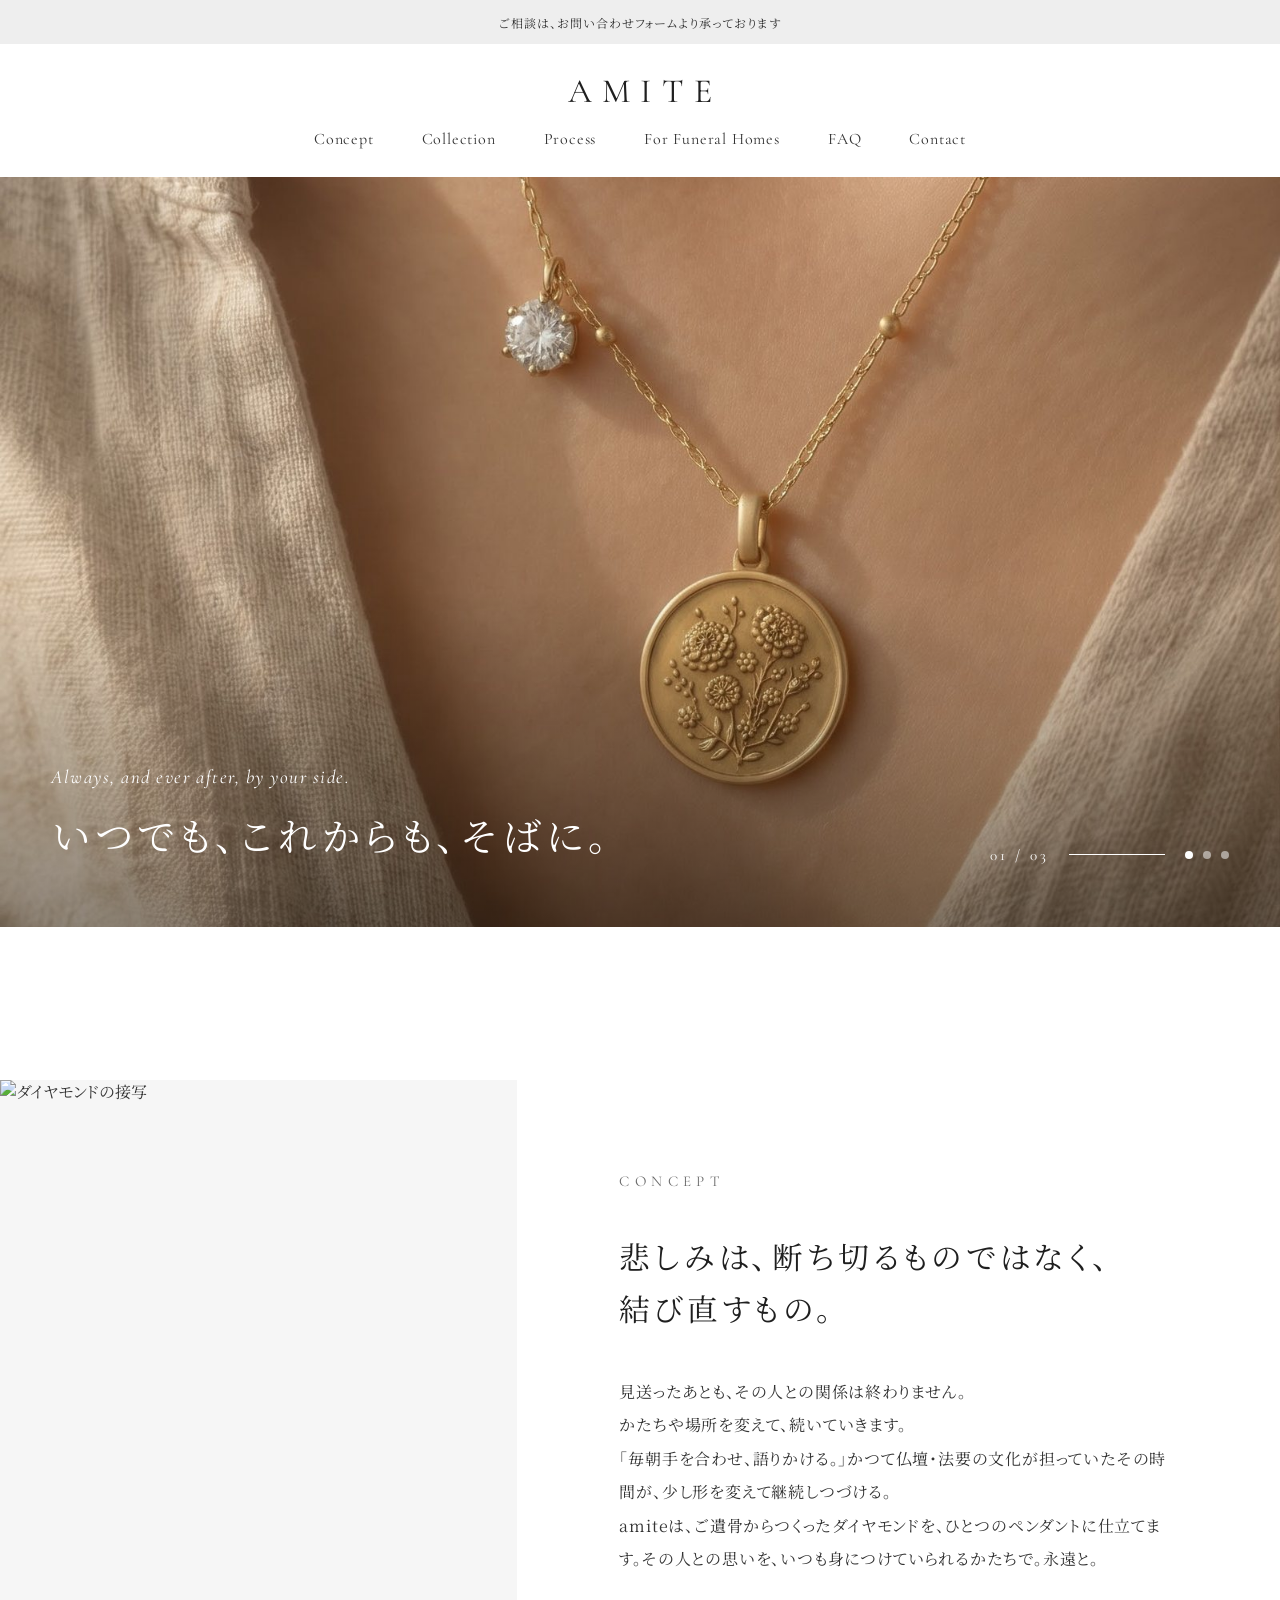
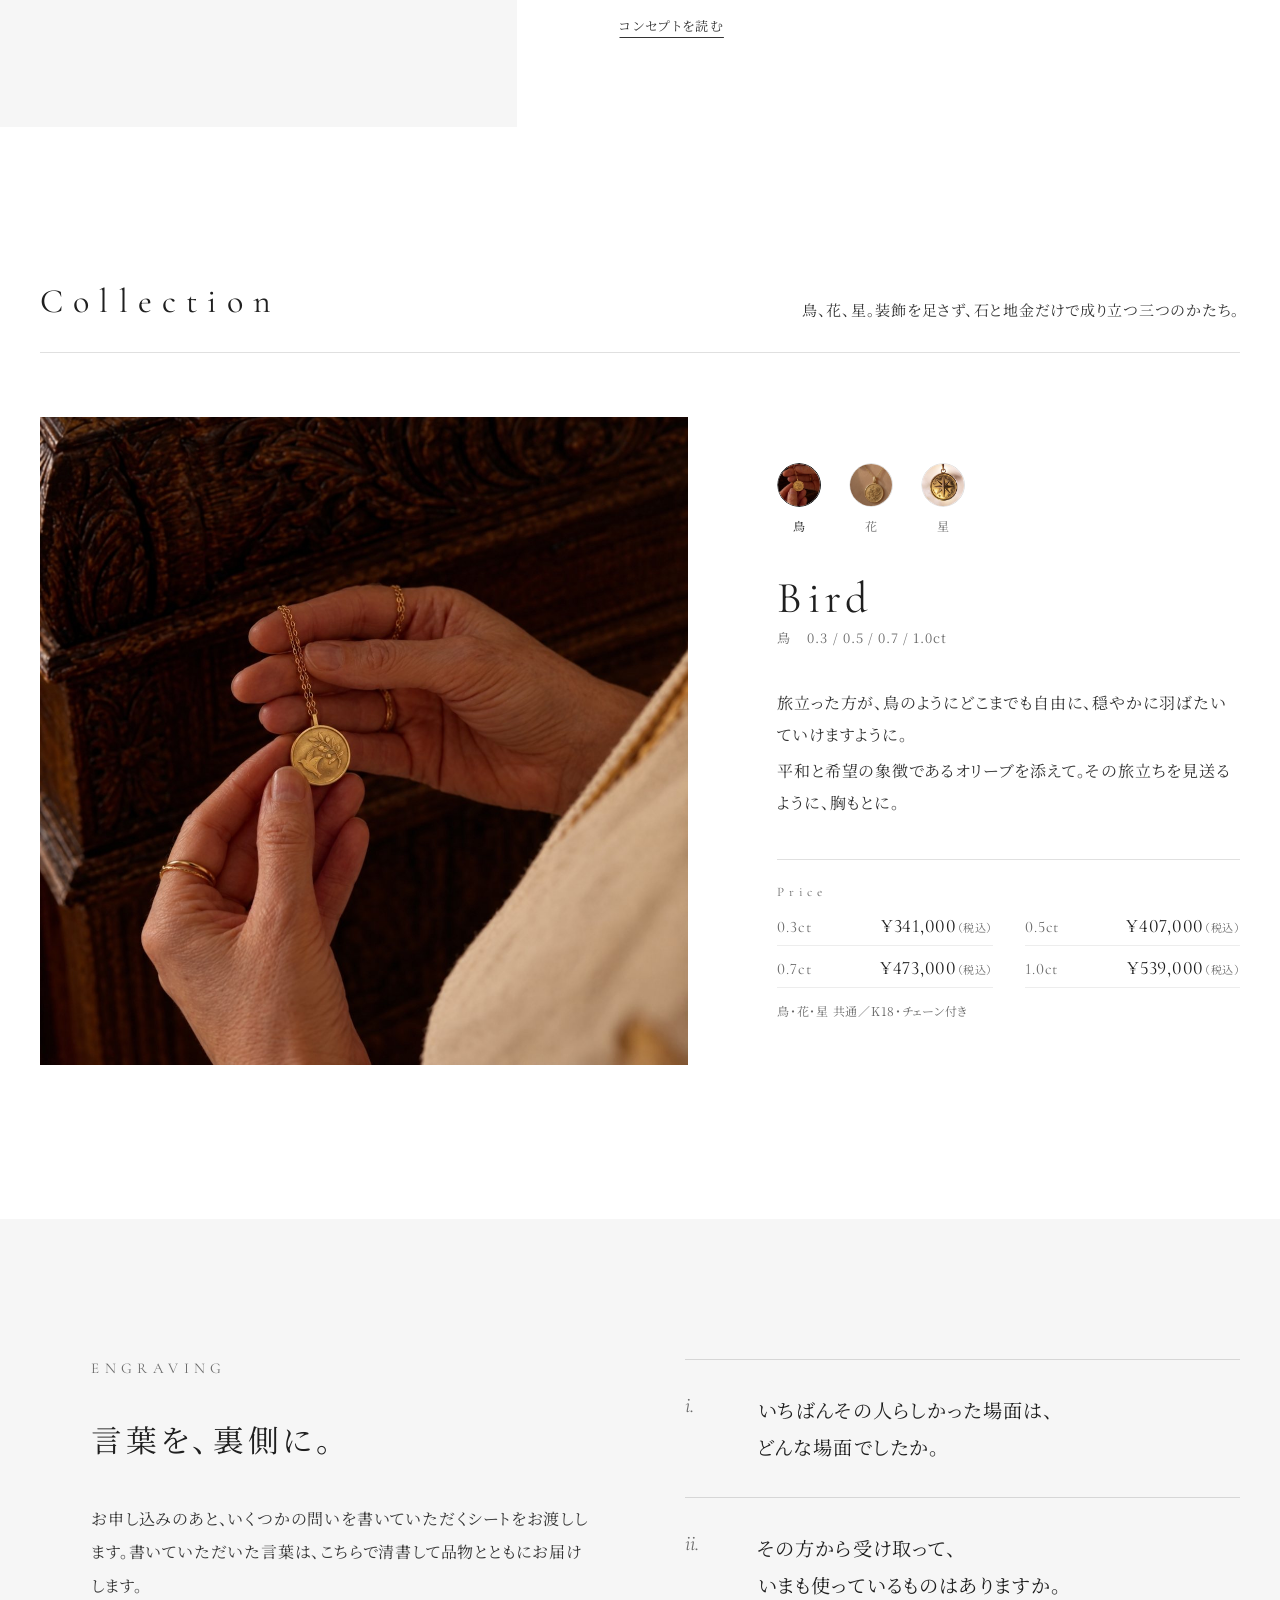
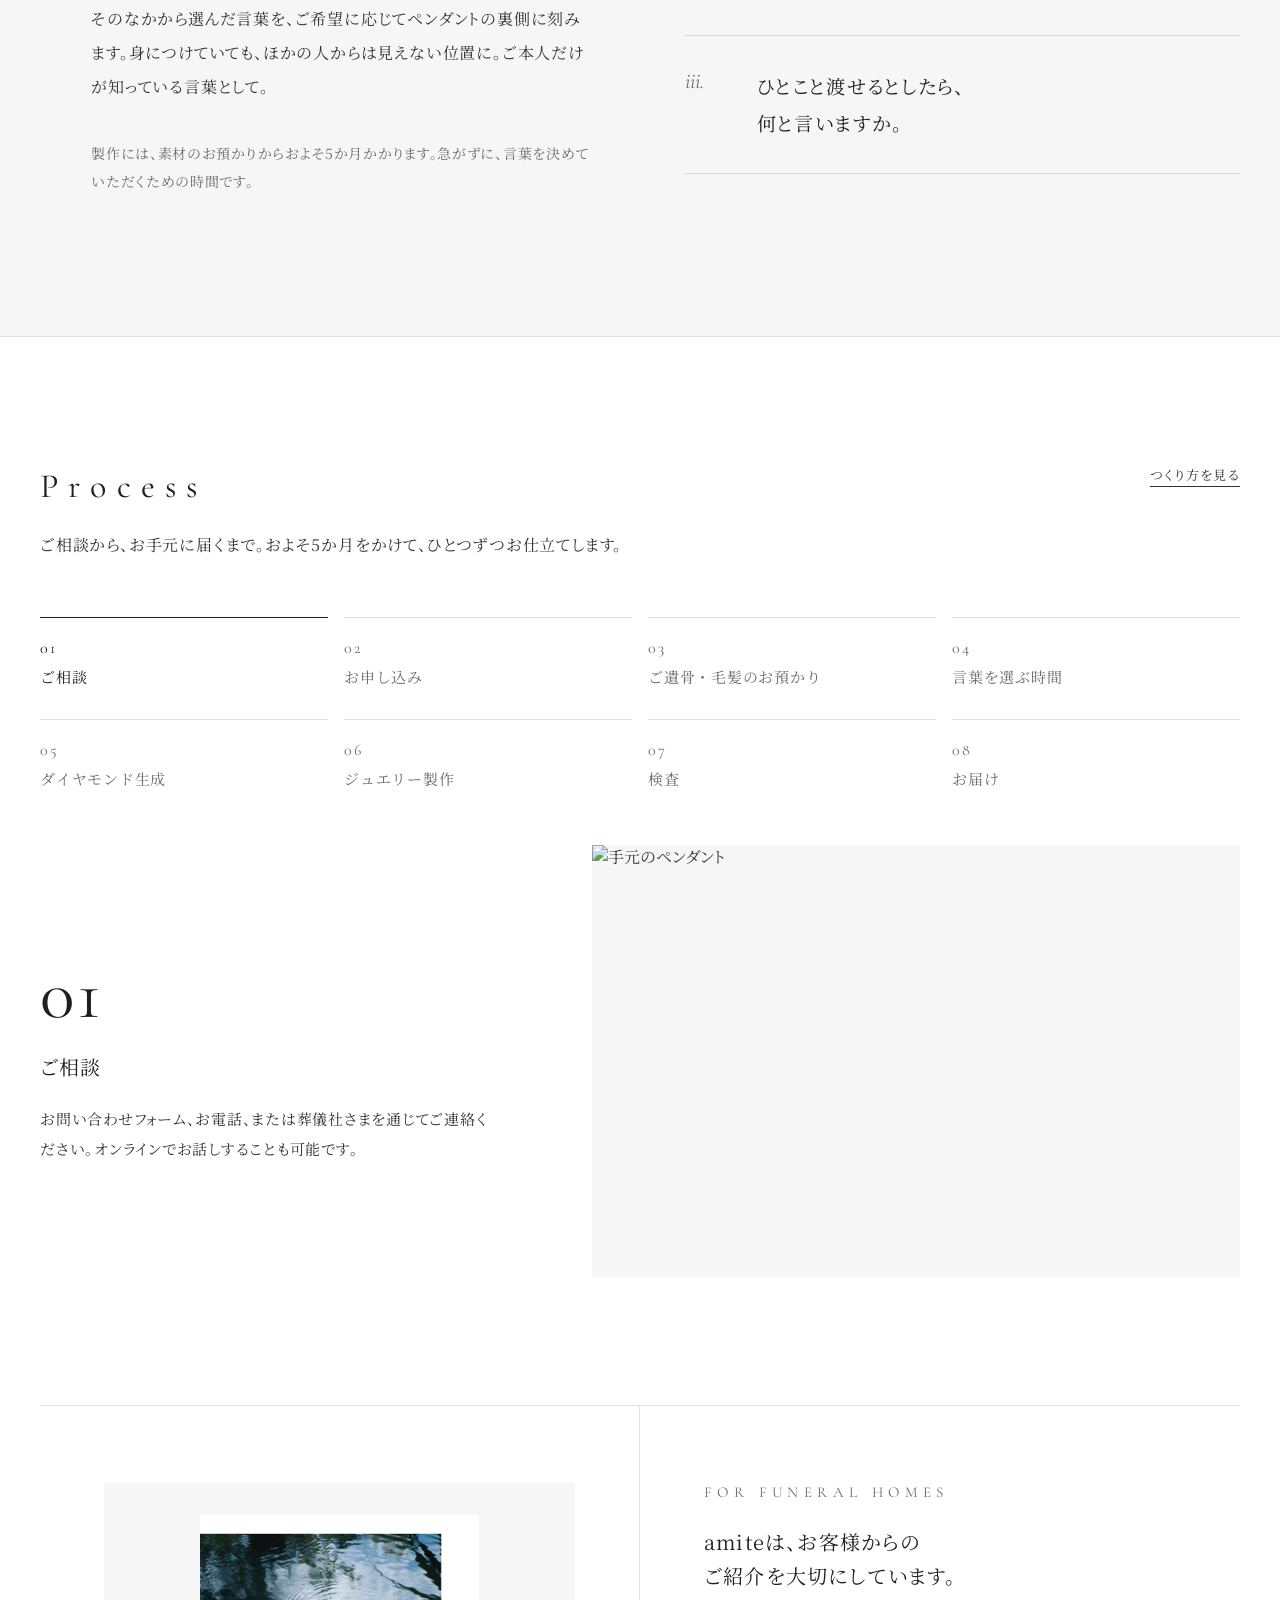
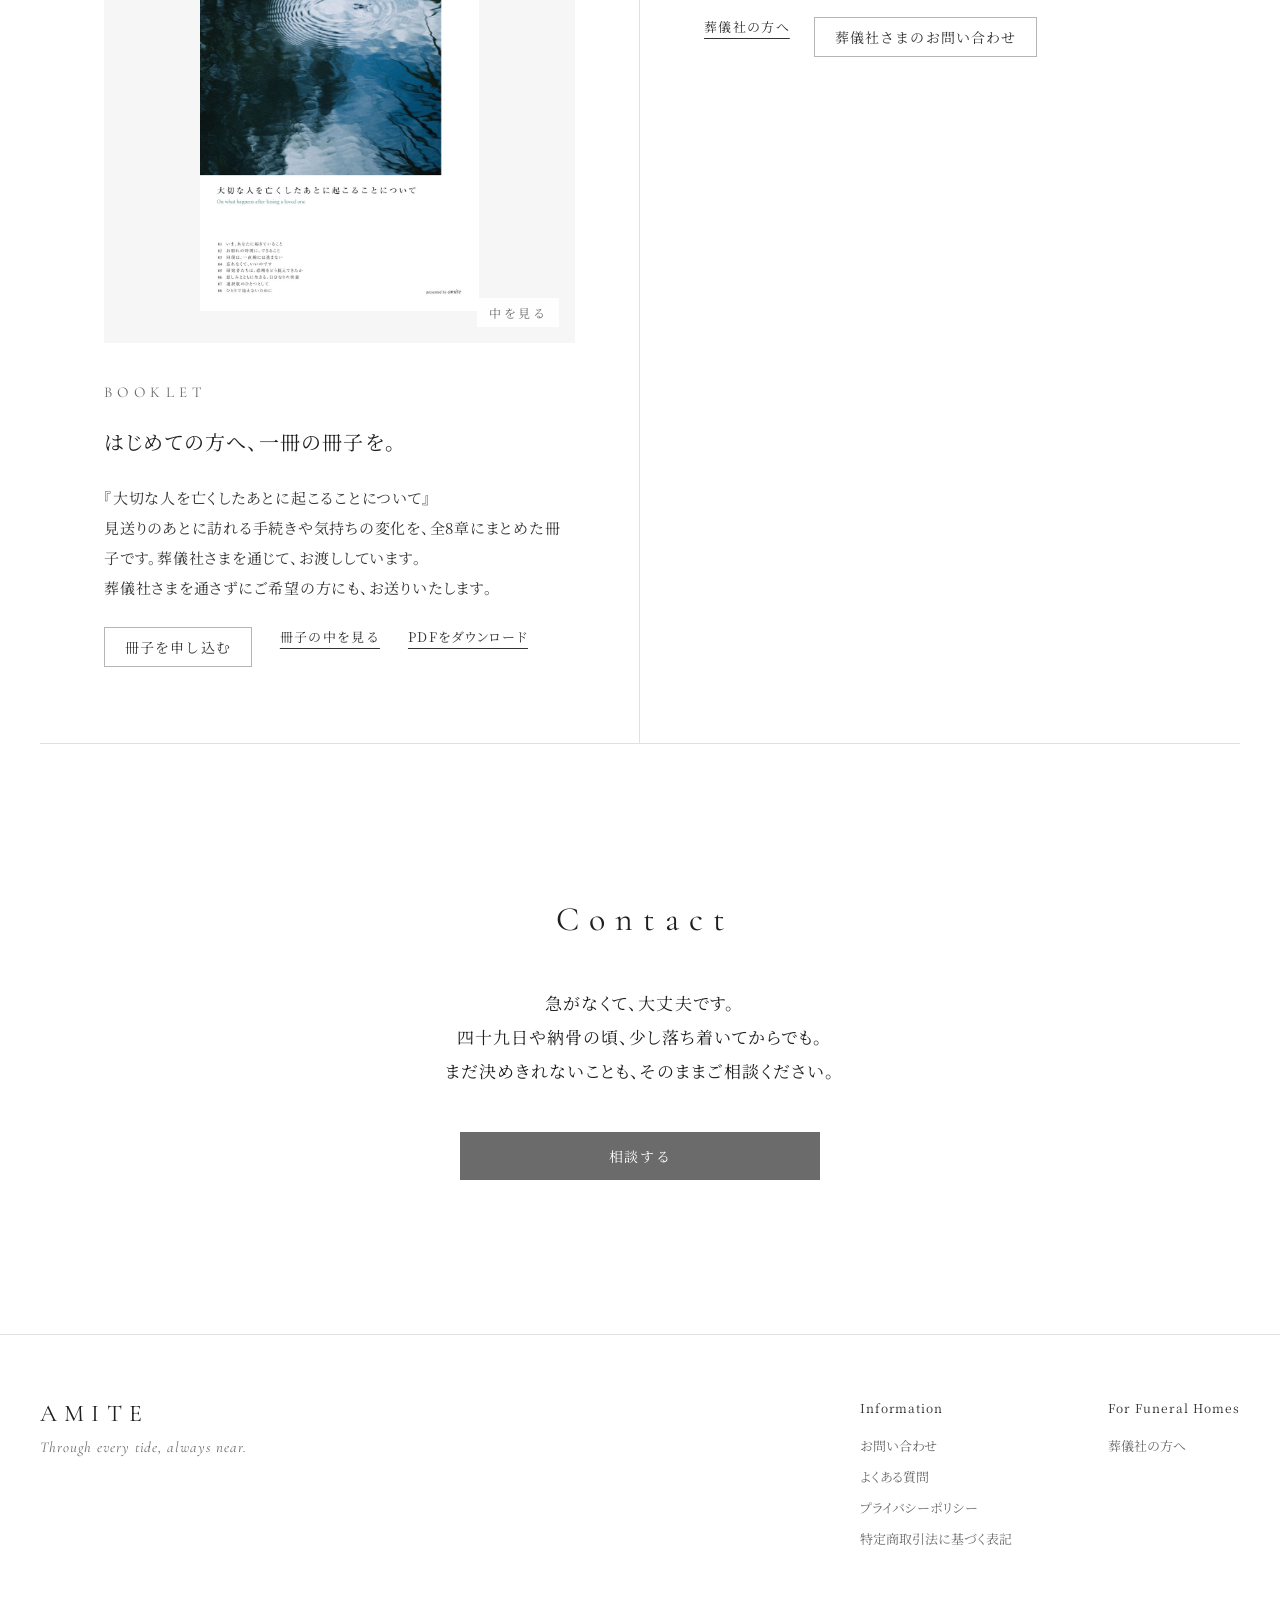
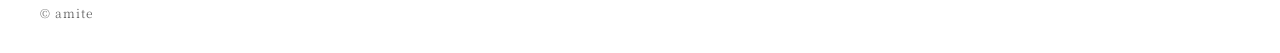
==== commit deb9d653: "刻印の位置を「内側」から「裏側」に訂正 Co-Authored-By: Claude Opus 5.5 <noreply@anthropic.com> Claude-Session: https://" ====
--- a/site/index.html
+++ b/site/index.html
@@ -144,8 +144,8 @@
   <section class="engraving rv" id="engraving" data-reveal>
     <div class="engraving-body">
       <div class="eyebrow">ENGRAVING</div>
-      <h2 class="heading">言葉を、内側に。</h2>
-      <p class="body-lg">お申し込みのあと、いくつかの問いを書いていただくシートをお渡しします。書いていただいた言葉は、こちらで清書して品物とともにお届けします。<br>そのなかから選んだ言葉を、ご希望に応じてペンダントの内側に刻みます。身につけていても、ほかの人からは見えない位置に。ご本人だけが知っている言葉として。</p>
+      <h2 class="heading">言葉を、裏側に。</h2>
+      <p class="body-lg">お申し込みのあと、いくつかの問いを書いていただくシートをお渡しします。書いていただいた言葉は、こちらで清書して品物とともにお届けします。<br>そのなかから選んだ言葉を、ご希望に応じてペンダントの裏側に刻みます。身につけていても、ほかの人からは見えない位置に。ご本人だけが知っている言葉として。</p>
       <p class="note">製作には、素材のお預かりからおよそ5か月かかります。急がずに、言葉を決めていただくための時間です。</p>
     </div>
     <ol class="questions">
@@ -178,7 +178,7 @@
         <div class="step-panel" id="step-1" role="tabpanel"><div class="step-big">01</div><div class="step-title">ご相談</div><p>お問い合わせフォーム、お電話、または葬儀社さまを通じてご連絡ください。オンラインでお話しすることも可能です。</p></div>
         <div class="step-panel" id="step-2" role="tabpanel" hidden><div class="step-big">02</div><div class="step-title">お申し込み</div><p>鳥・花・星のかたちと、石のサイズをお選びいただき、お申し込みとなります。</p></div>
         <div class="step-panel" id="step-3" role="tabpanel" hidden><div class="step-big">03</div><div class="step-title">ご遺骨・毛髪のお預かり</div><p>約2〜3グラムをお預かりします。すべてをお預かりするものではありません。お預かりの方法は、ご相談時にご案内します。</p></div>
-        <div class="step-panel" id="step-4" role="tabpanel" hidden><div class="step-big">04</div><div class="step-title">言葉を選ぶ時間</div><p>いくつかの問いを書いていただくシートをお渡しします。製作のあいだに、内側に刻む言葉を急がずに選んでいただけます。</p></div>
+        <div class="step-panel" id="step-4" role="tabpanel" hidden><div class="step-big">04</div><div class="step-title">言葉を選ぶ時間</div><p>いくつかの問いを書いていただくシートをお渡しします。製作のあいだに、裏側に刻む言葉を急がずに選んでいただけます。</p></div>
         <div class="step-panel" id="step-5" role="tabpanel" hidden><div class="step-big">05</div><div class="step-title">ダイヤモンド生成</div><p>ご遺骨や毛髪から取り出した炭素をもとに、高温低圧の環境で少しずつ結晶を育てます。</p></div>
         <div class="step-panel" id="step-6" role="tabpanel" hidden><div class="step-big">06</div><div class="step-title">ジュエリー製作</div><p>ダイヤモンドをK18のペンダントに留め、お選びいただいた言葉を刻んで仕上げます。</p></div>
         <div class="step-panel" id="step-7" role="tabpanel" hidden><div class="step-big">07</div><div class="step-title">検査</div><p>仕上がりを検品し、証明書をお付けします。製造の各工程では、管理番号をお伝えしています。</p></div>
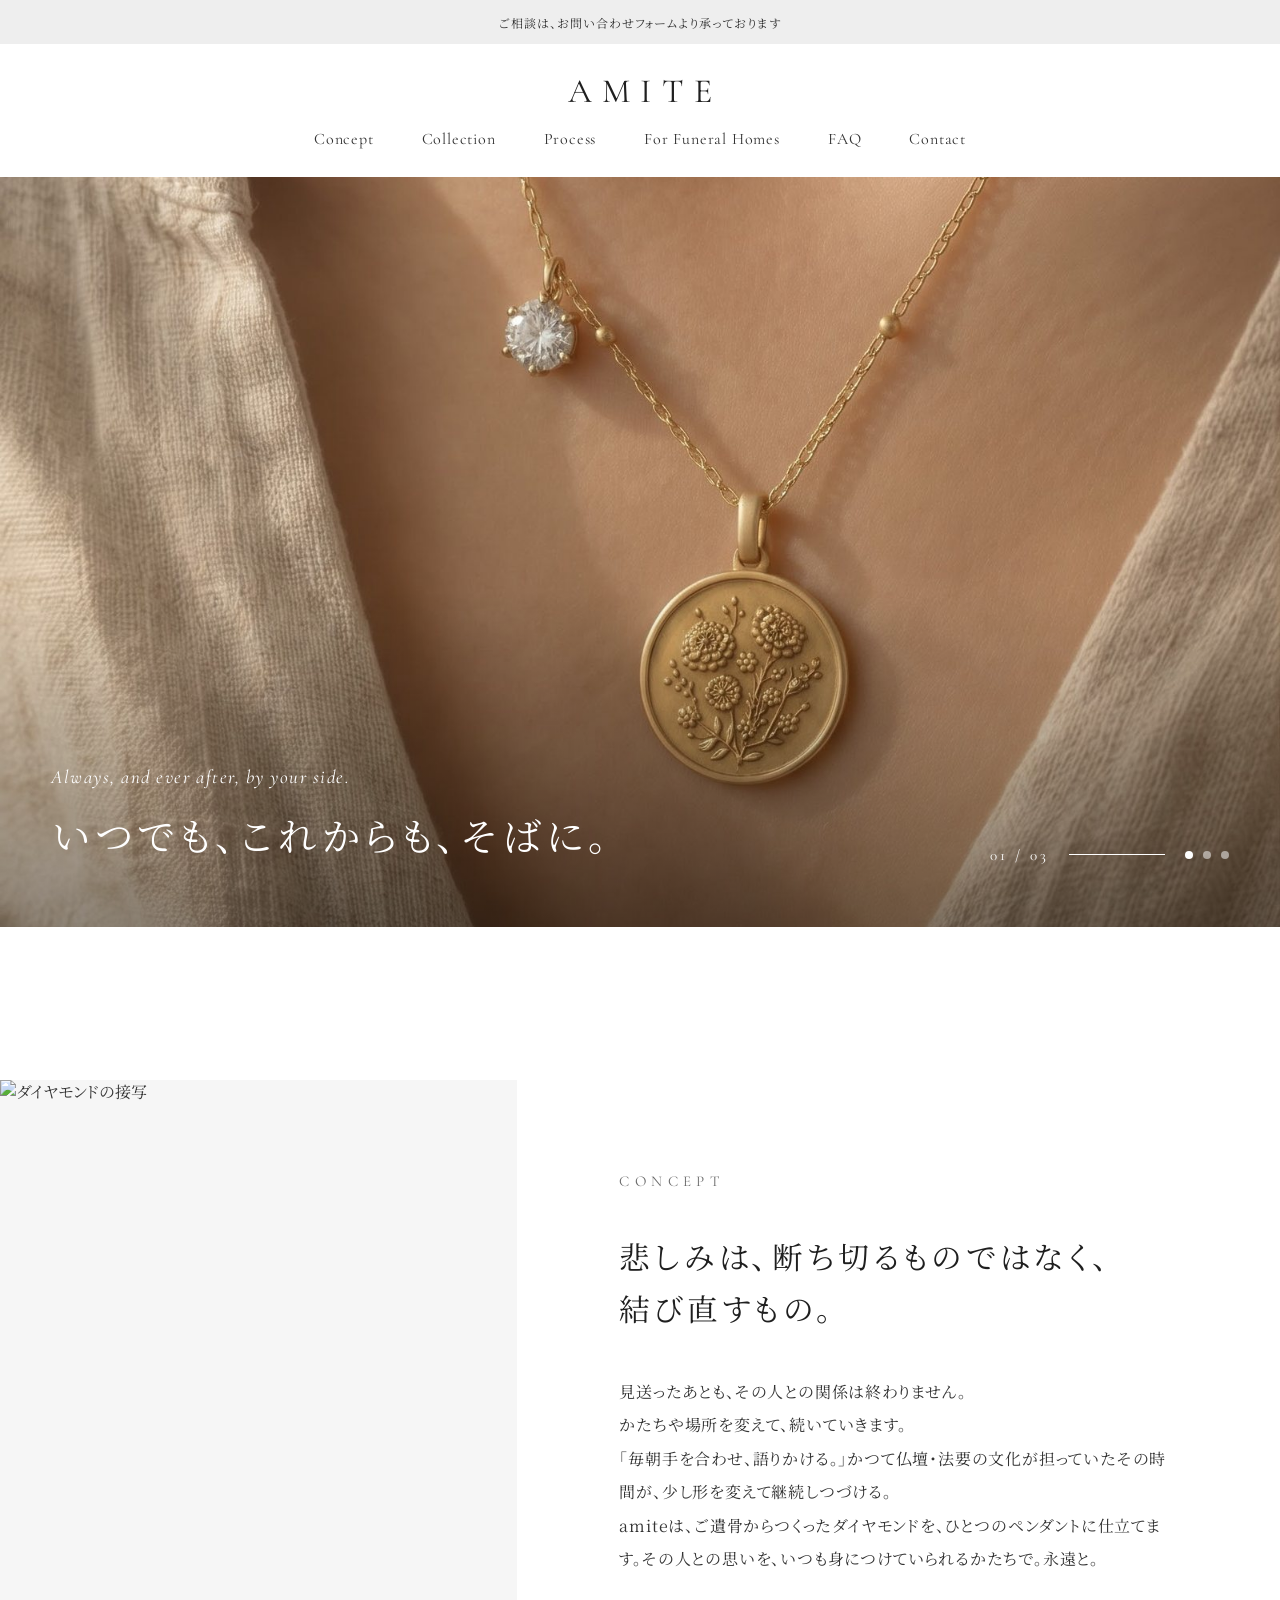
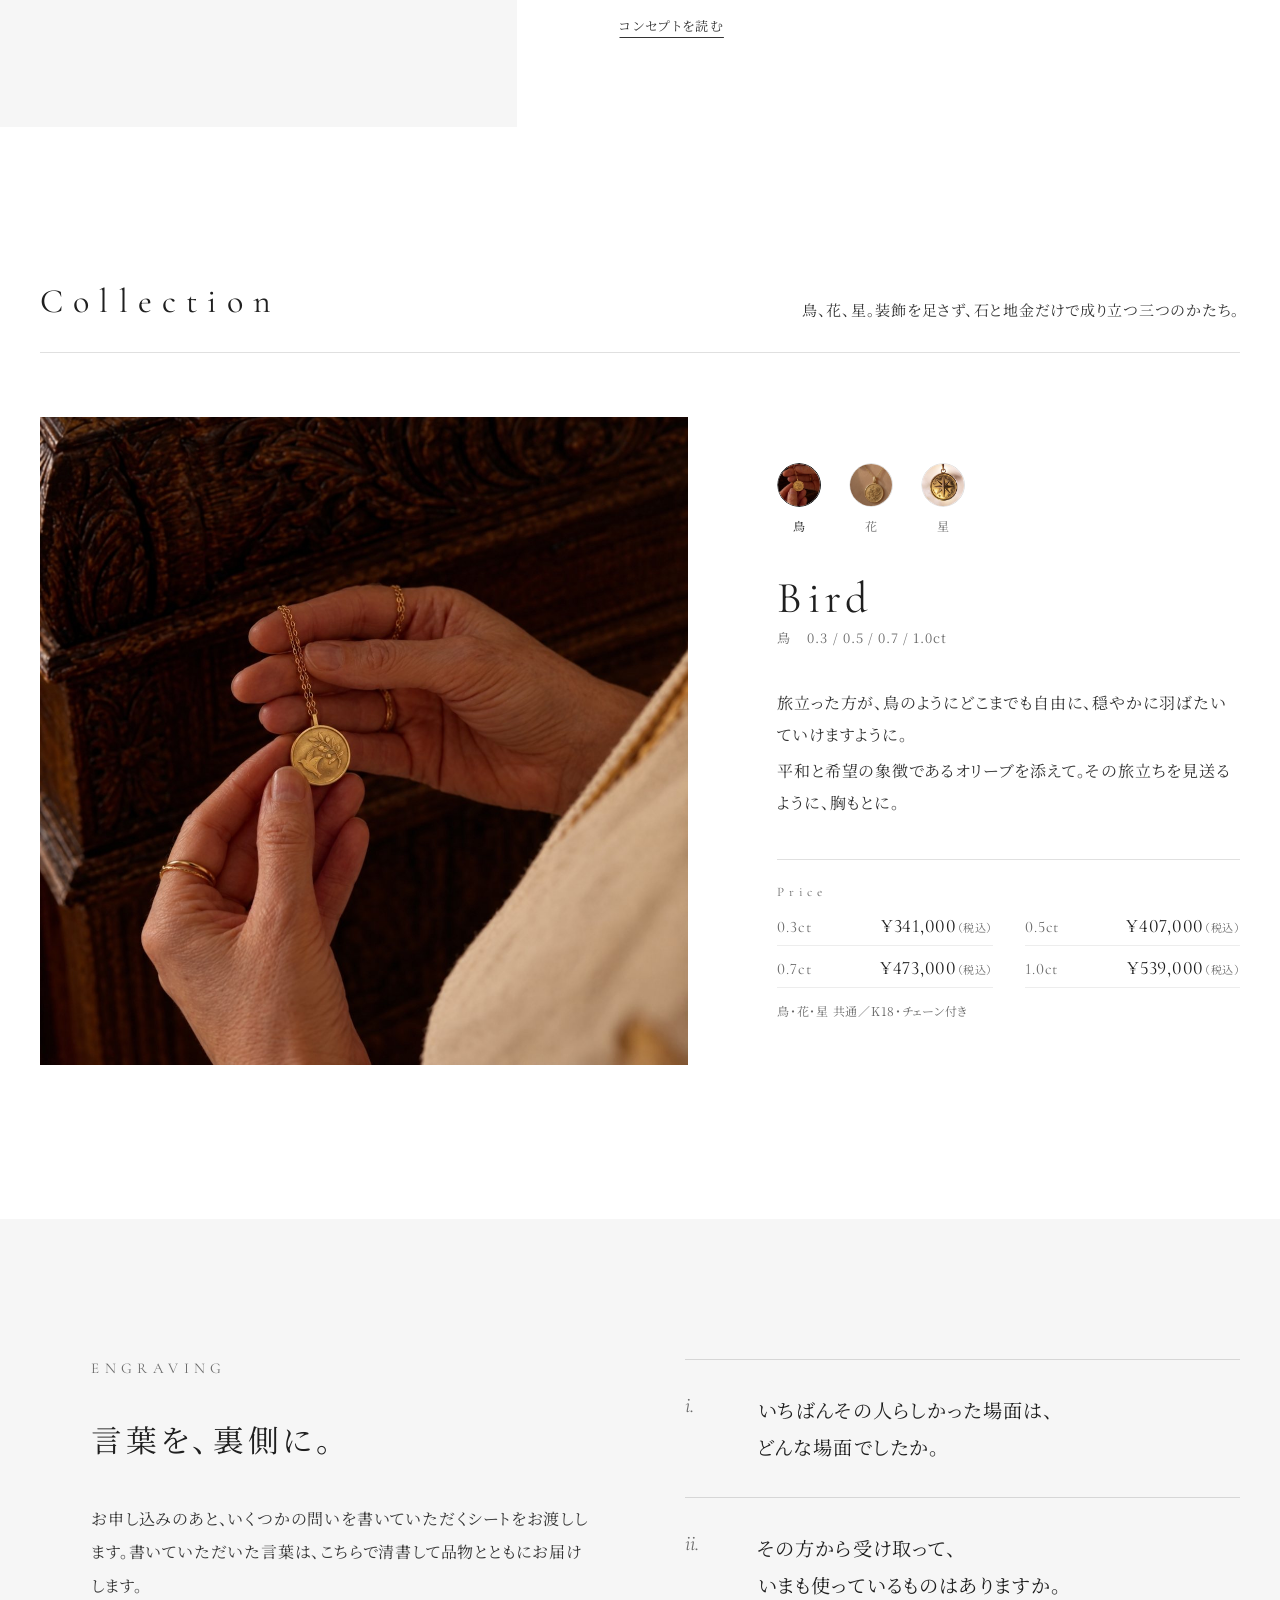
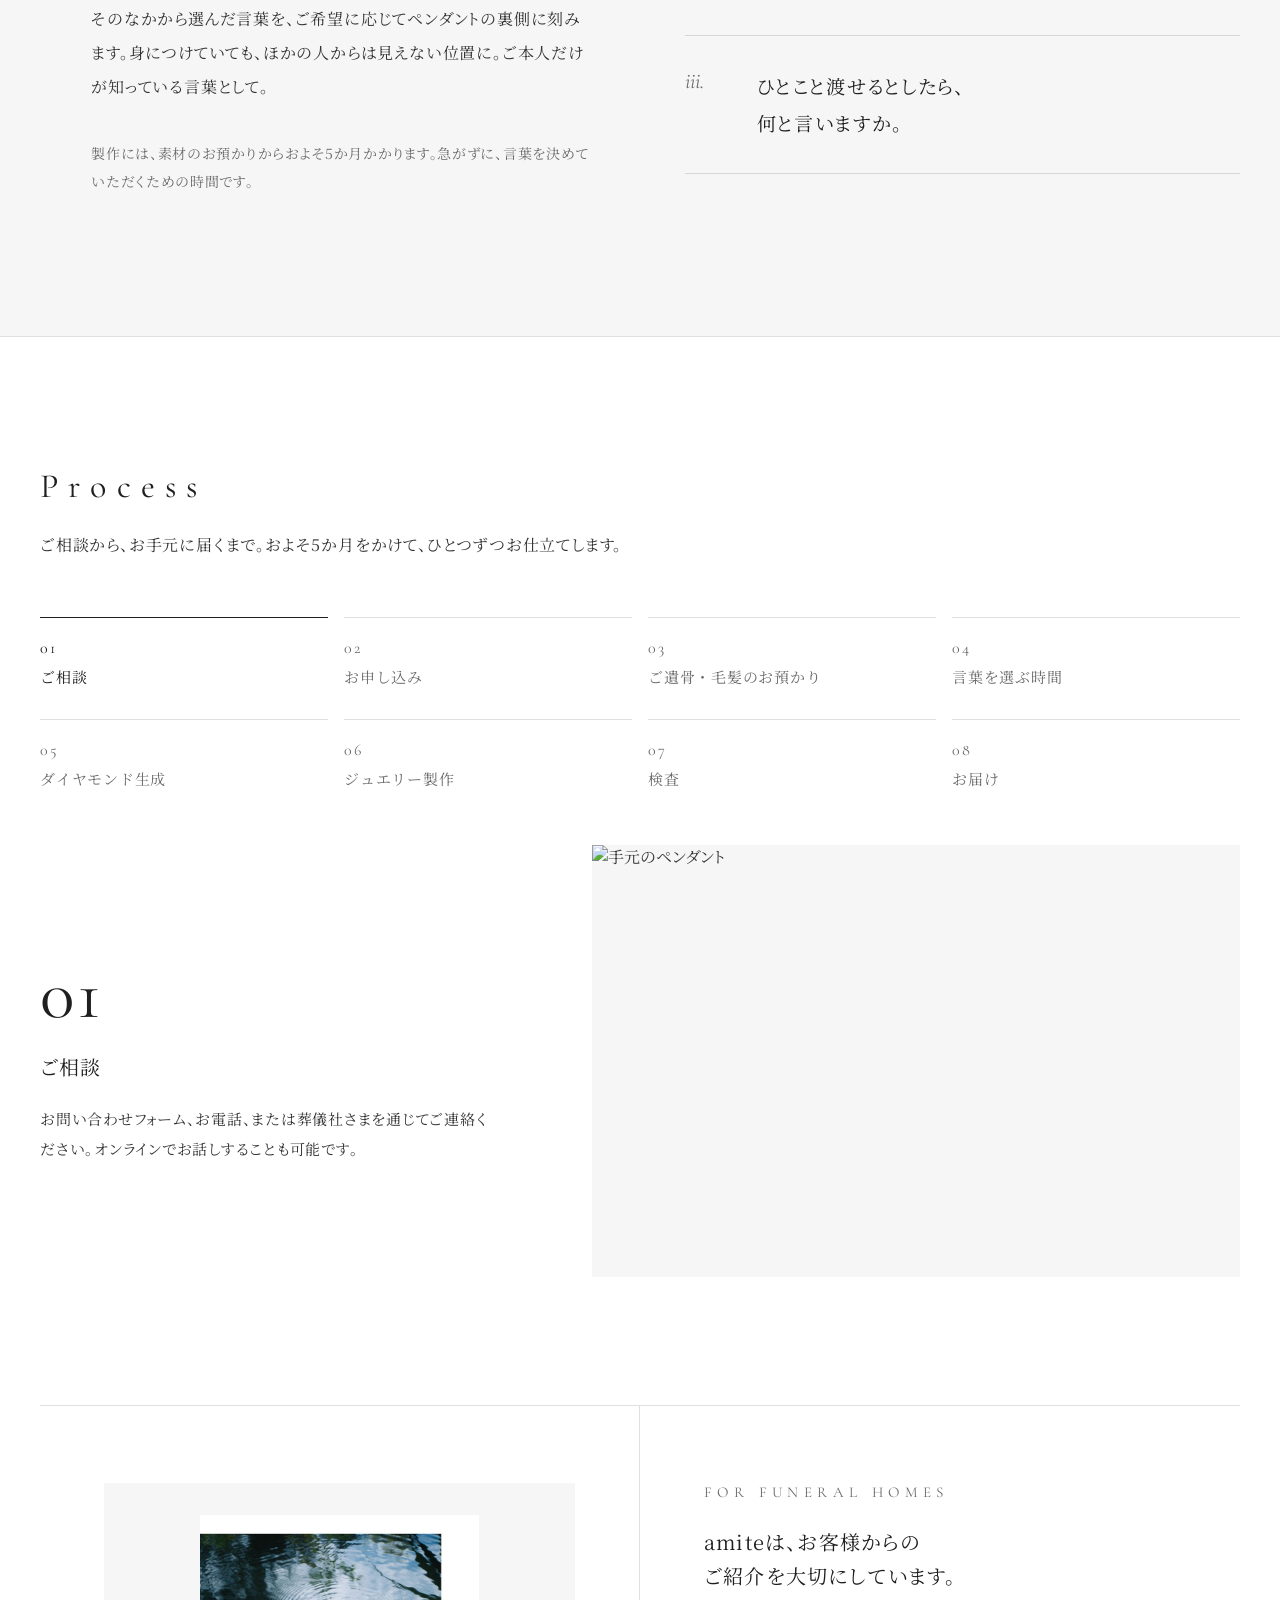
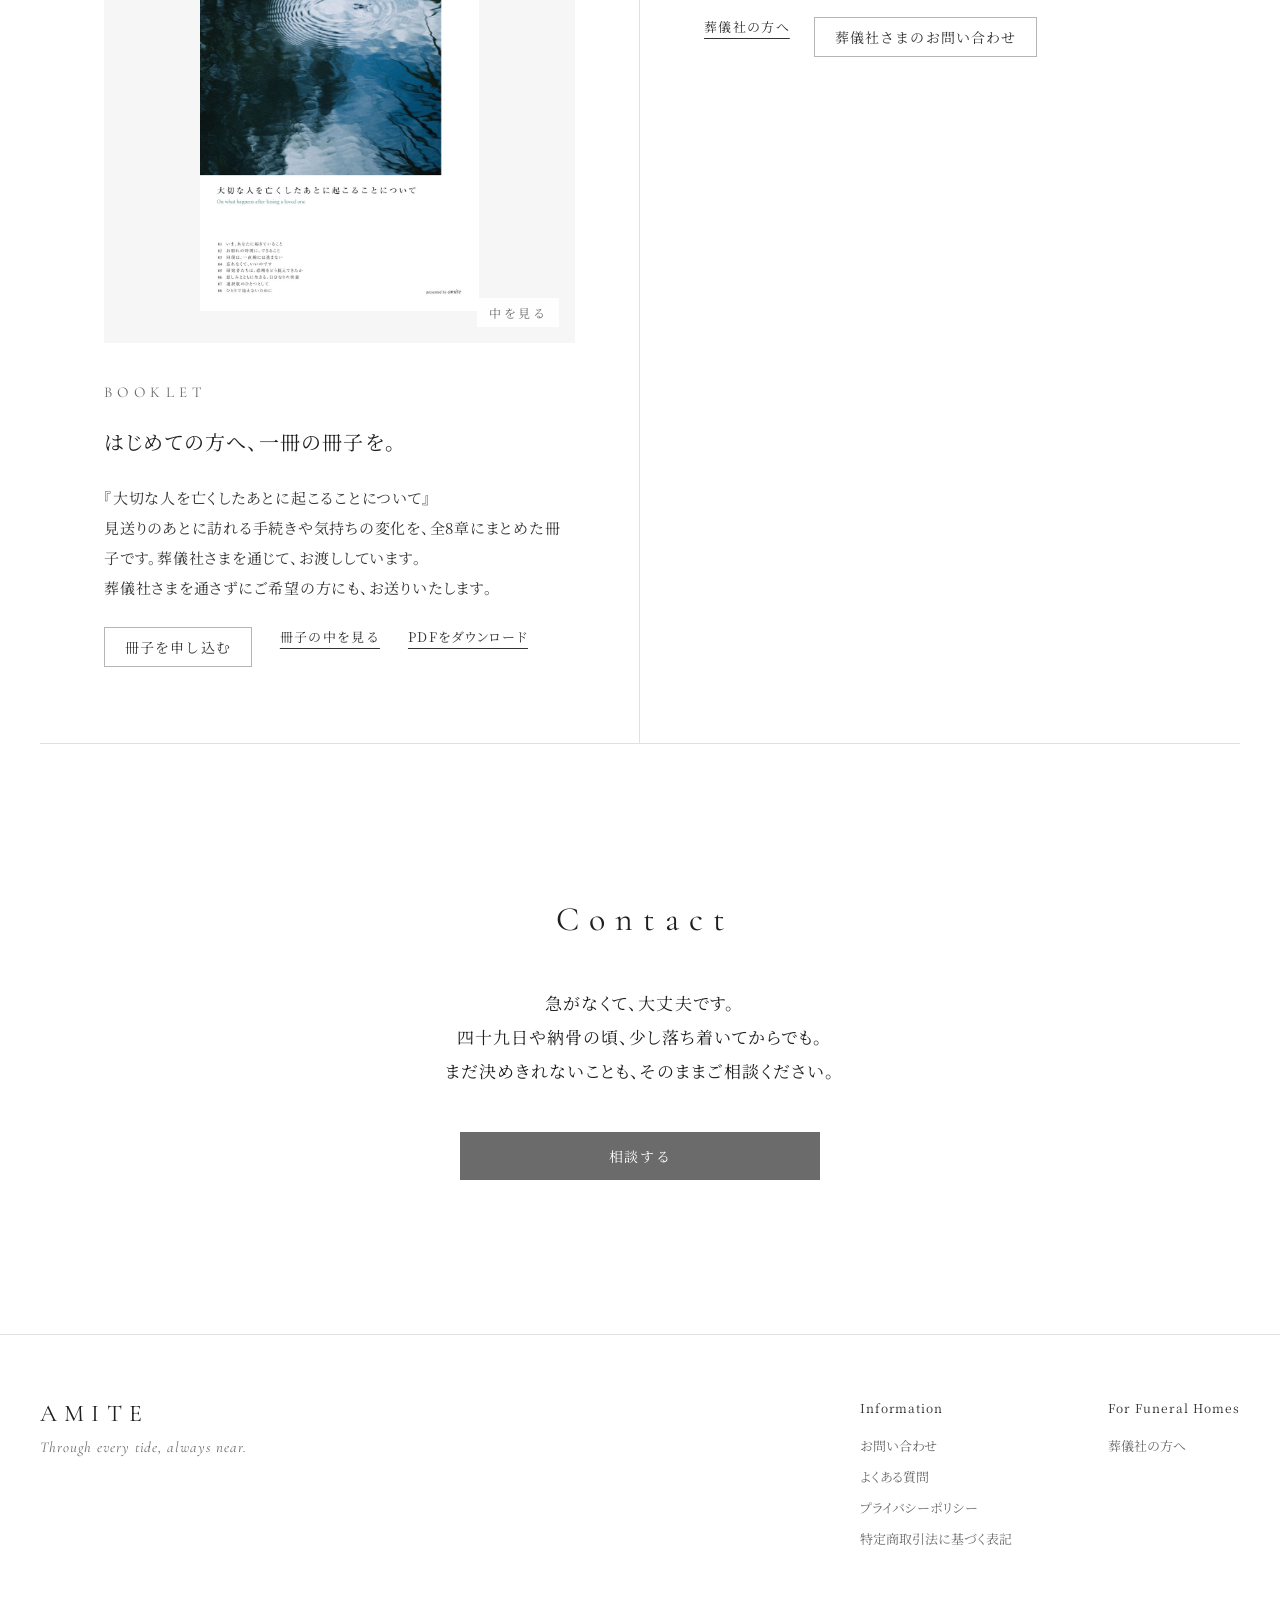
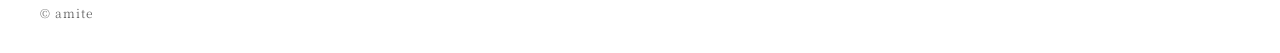
==== commit fb2253e6: "Process の「つくり方を見る」リンクを削除 Co-Authored-By: Claude Opus 5.5 <noreply@anthropic.com> Claude-Session: htt" ====
--- a/site/index.html
+++ b/site/index.html
@@ -57,7 +57,7 @@
     </div>
     <div class="concept-body rv rv-delay">
       <div class="eyebrow">CONCEPT</div>
-      <h2 class="heading">悲しみは、断ち切るものではなく、<br>結び直すもの。</h2>
+      <h2 class="heading">悲しみは、<br class="sp-only">断ち切るものではなく、<br>結び直すもの。</h2>
       <p class="body-lg">見送ったあとも、その人との関係は終わりません。<br>かたちや場所を変えて、続いていきます。<br>「毎朝手を合わせ、語りかける。」かつて仏壇・法要の文化が担っていたその時間が、少し形を変えて継続しつづける。<br>amiteは、ご遺骨からつくったダイヤモンドを、ひとつのペンダントに仕立てます。その人との思いを、いつも身につけていられるかたちで。永遠と。</p>
       <div class="disclosure">
         <a href="#" class="text-link" data-toggle="stmt" aria-expanded="false" aria-controls="stmt" data-label-open="コンセプトを読む" data-label-close="閉じる">コンセプトを読む</a>
@@ -161,7 +161,6 @@
         <h2 class="display">Process</h2>
         <p>ご相談から、お手元に届くまで。およそ5か月をかけて、ひとつずつお仕立てします。</p>
       </div>
-      <a href="#" class="text-link">つくり方を見る</a>
     </div>
     <div class="steps" role="tablist" aria-label="工程">
       <button type="button" class="step is-active is-done" role="tab" aria-selected="true" aria-controls="step-1"><span class="step-n">01</span><span class="step-t">ご相談</span></button>
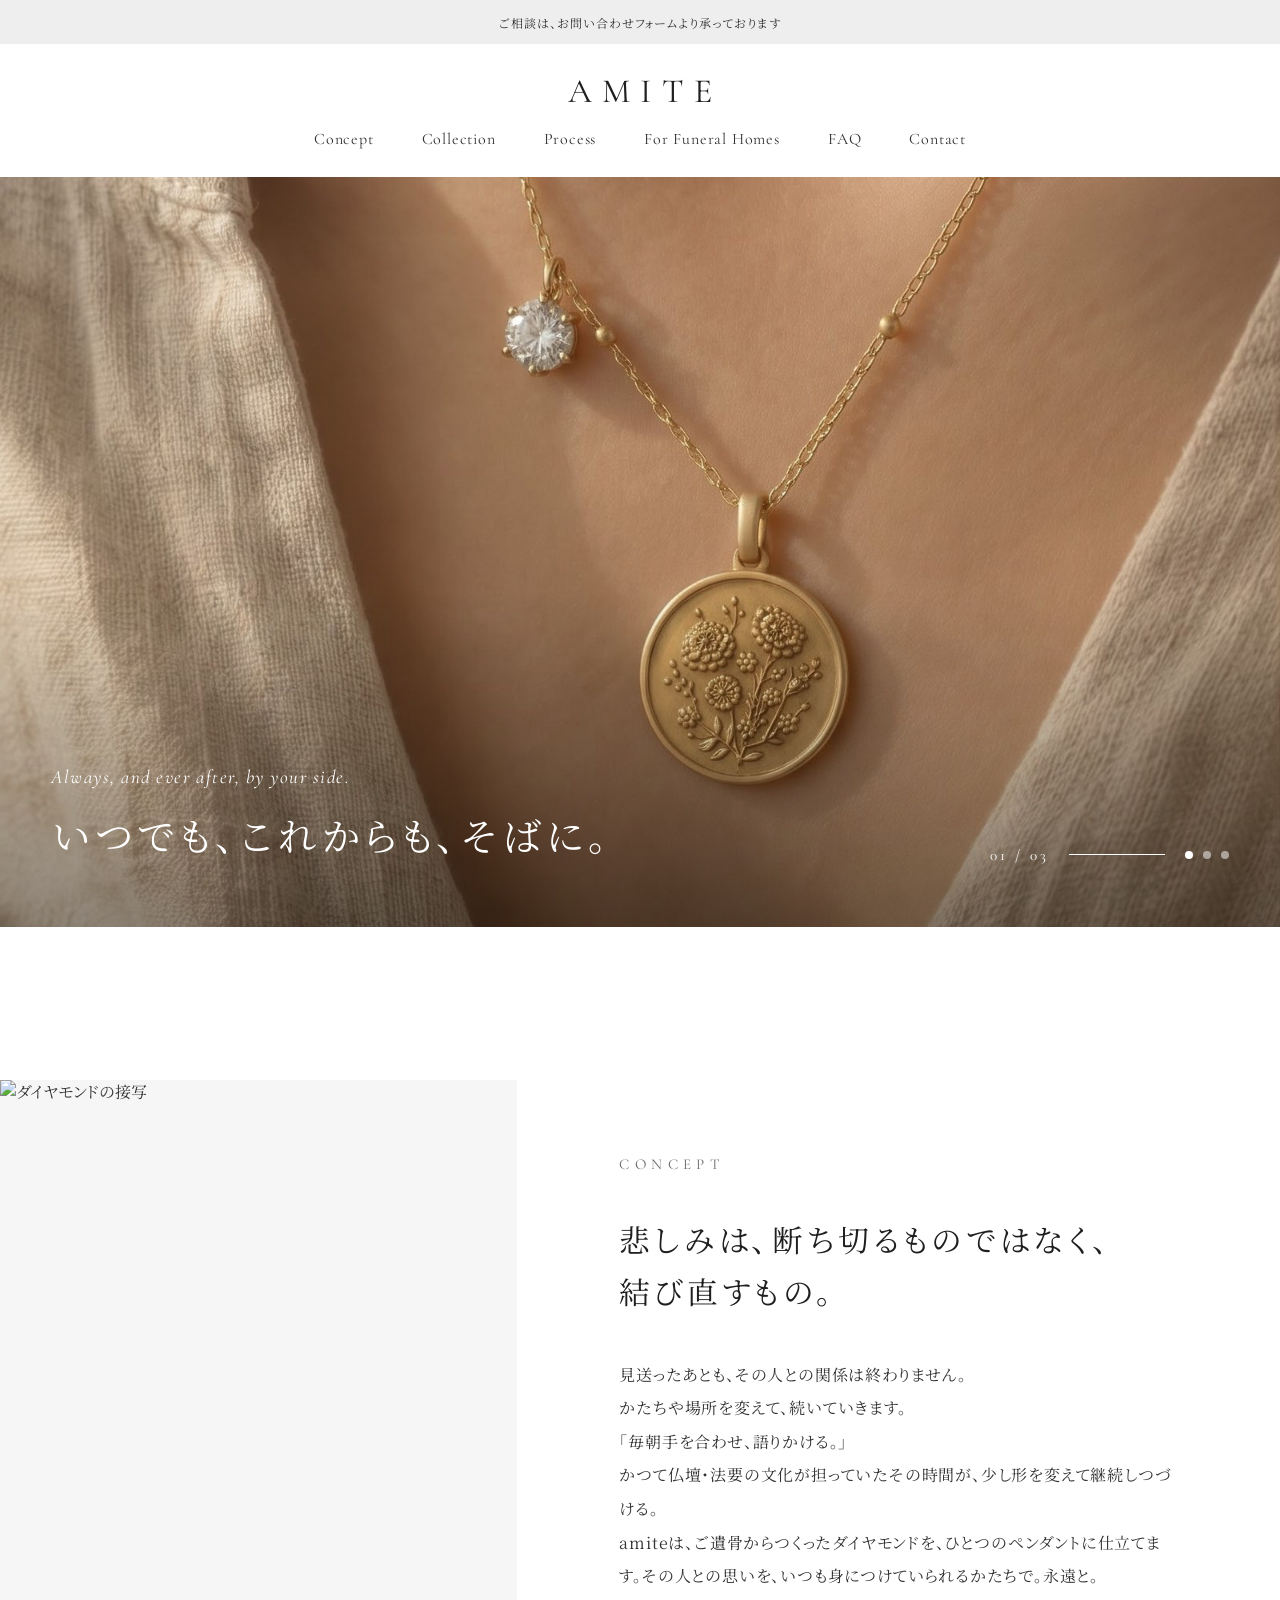
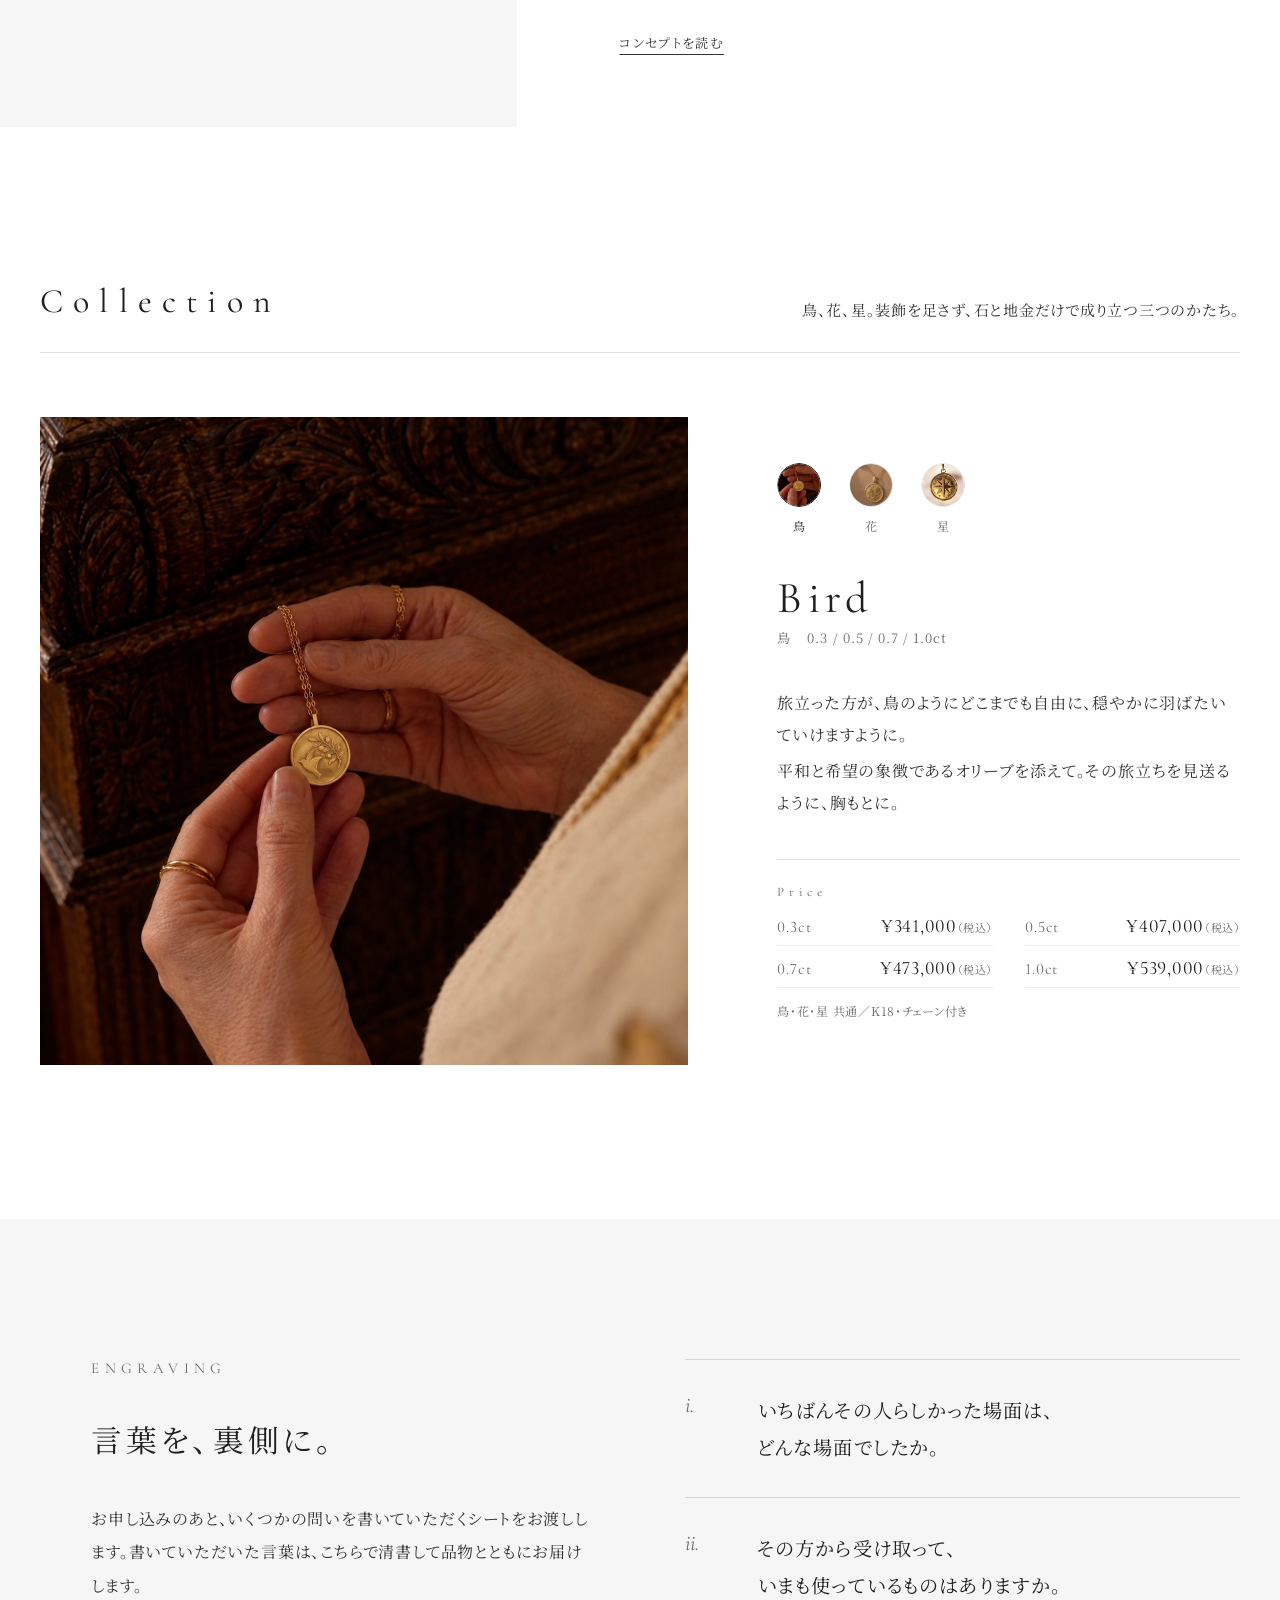
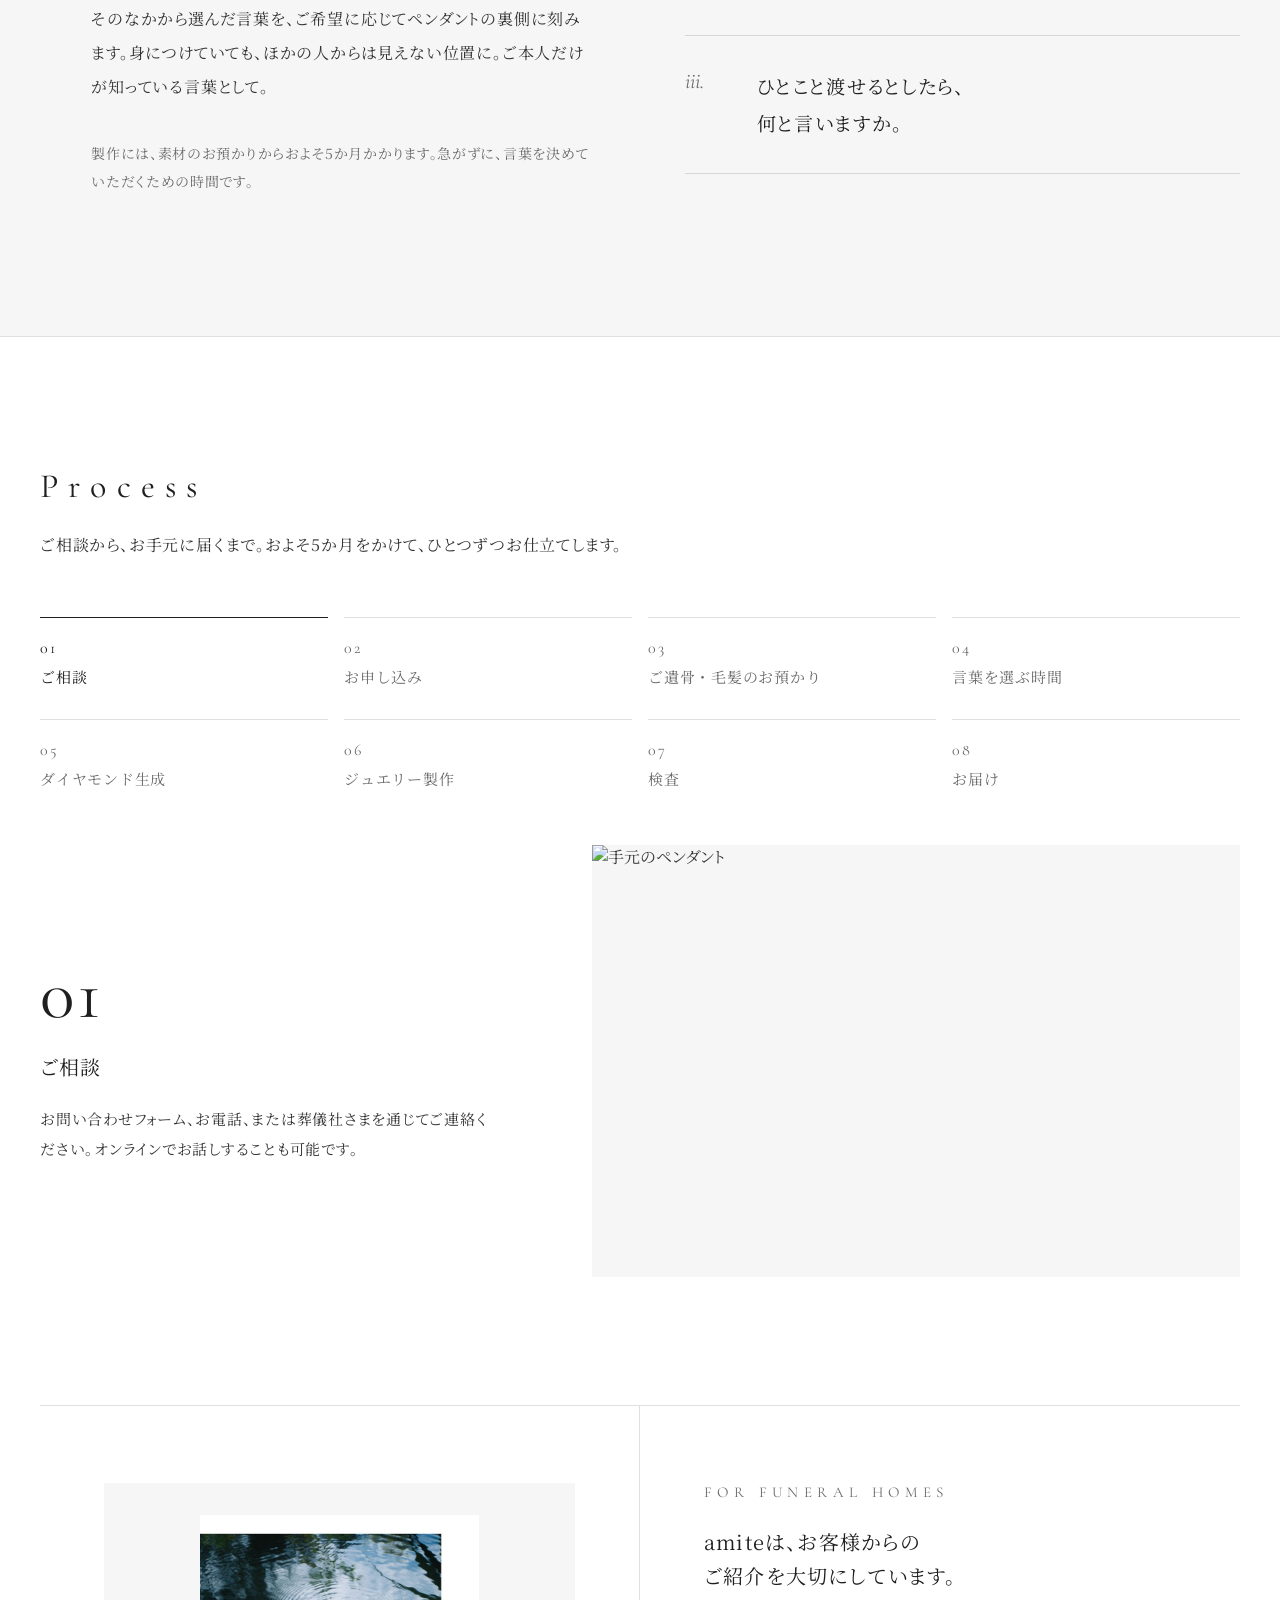
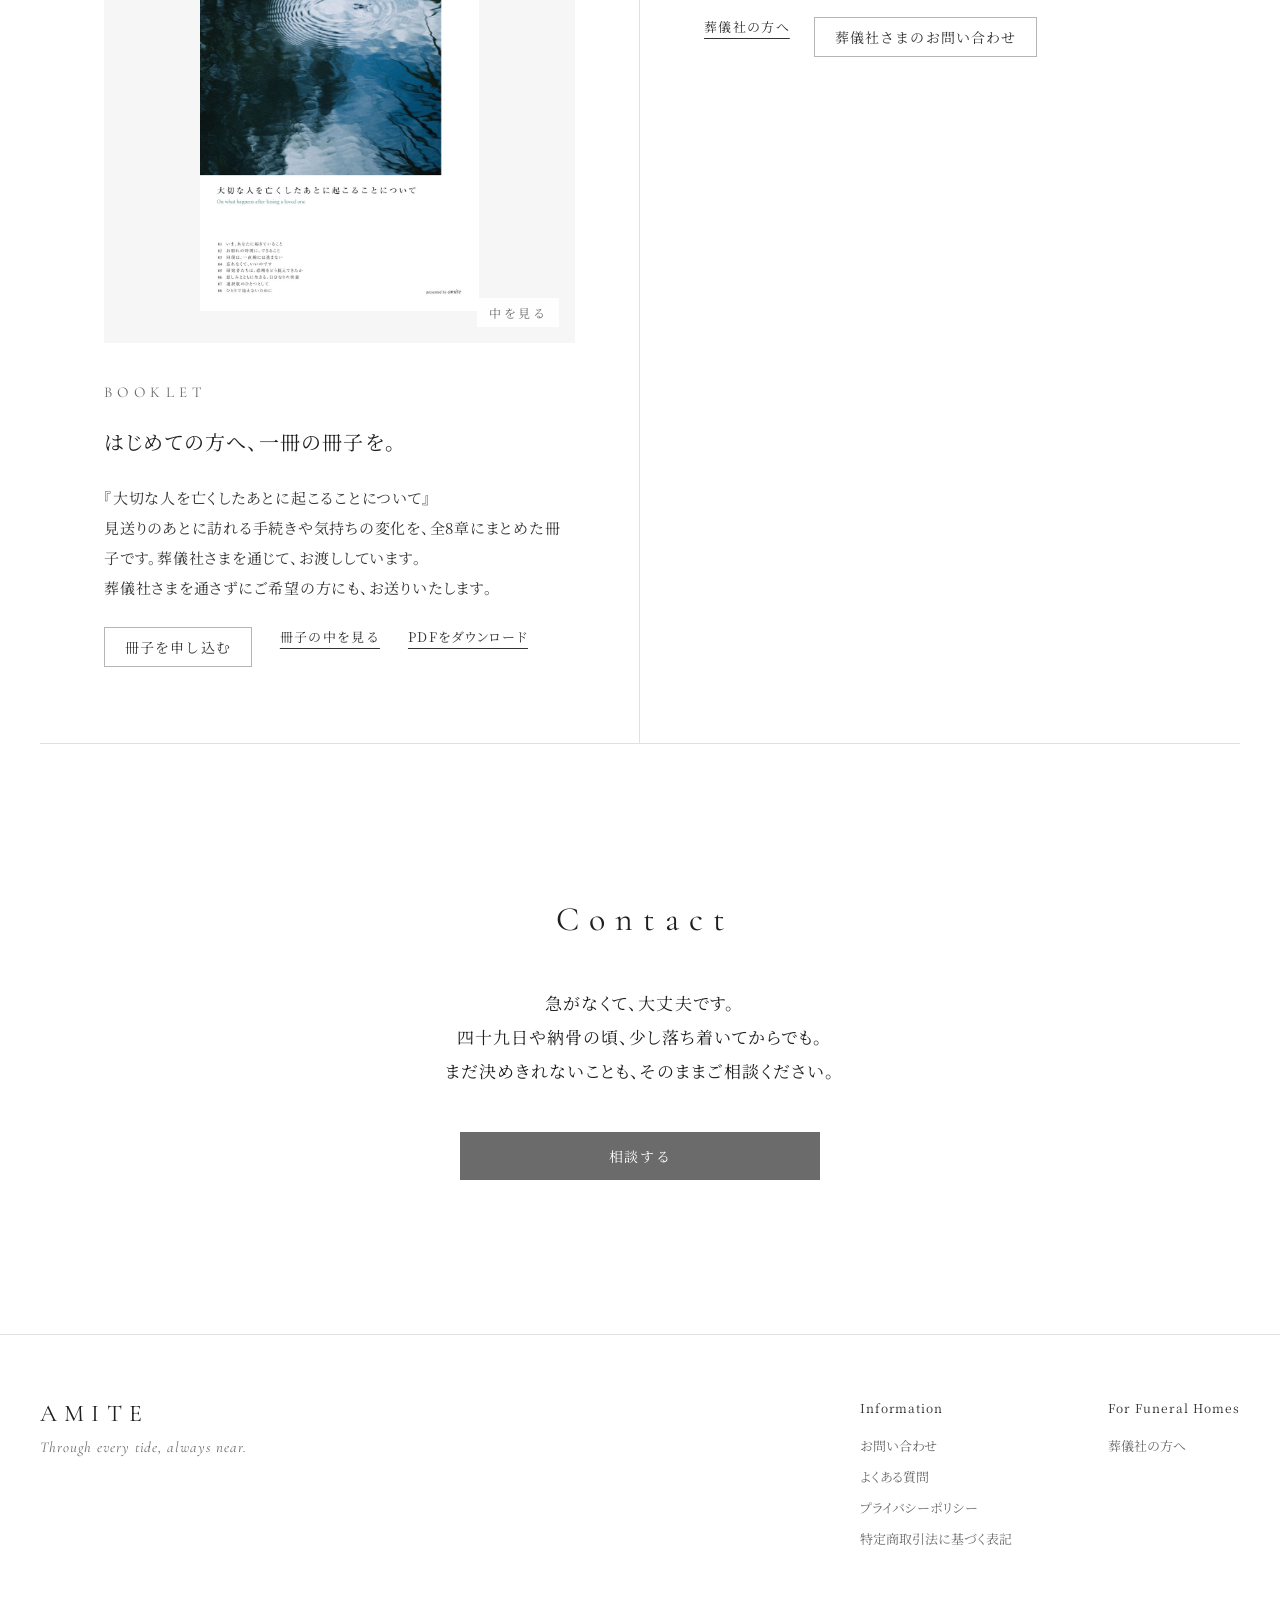
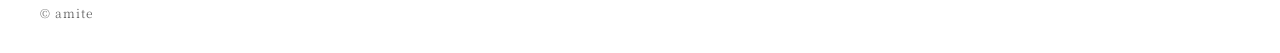
==== commit 2039c578: "Concept 本文の改行を調整 Co-Authored-By: Claude Opus 5.5 <noreply@anthropic.com> Claude-Session: https://cla" ====
--- a/site/index.html
+++ b/site/index.html
@@ -58,7 +58,7 @@
     <div class="concept-body rv rv-delay">
       <div class="eyebrow">CONCEPT</div>
       <h2 class="heading">悲しみは、<br class="sp-only">断ち切るものではなく、<br>結び直すもの。</h2>
-      <p class="body-lg">見送ったあとも、その人との関係は終わりません。<br>かたちや場所を変えて、続いていきます。<br>「毎朝手を合わせ、語りかける。」かつて仏壇・法要の文化が担っていたその時間が、少し形を変えて継続しつづける。<br>amiteは、ご遺骨からつくったダイヤモンドを、ひとつのペンダントに仕立てます。その人との思いを、いつも身につけていられるかたちで。永遠と。</p>
+      <p class="body-lg">見送ったあとも、その人との関係は終わりません。<br>かたちや場所を変えて、続いていきます。<br>「毎朝手を合わせ、語りかける。」<br>かつて仏壇・法要の文化が担っていたその時間が、少し形を変えて継続しつづける。<br>amiteは、ご遺骨からつくったダイヤモンドを、ひとつのペンダントに仕立てます。その人との思いを、いつも身につけていられるかたちで。永遠と。</p>
       <div class="disclosure">
         <a href="#" class="text-link" data-toggle="stmt" aria-expanded="false" aria-controls="stmt" data-label-open="コンセプトを読む" data-label-close="閉じる">コンセプトを読む</a>
         <div class="disclosure-panel" id="stmt">
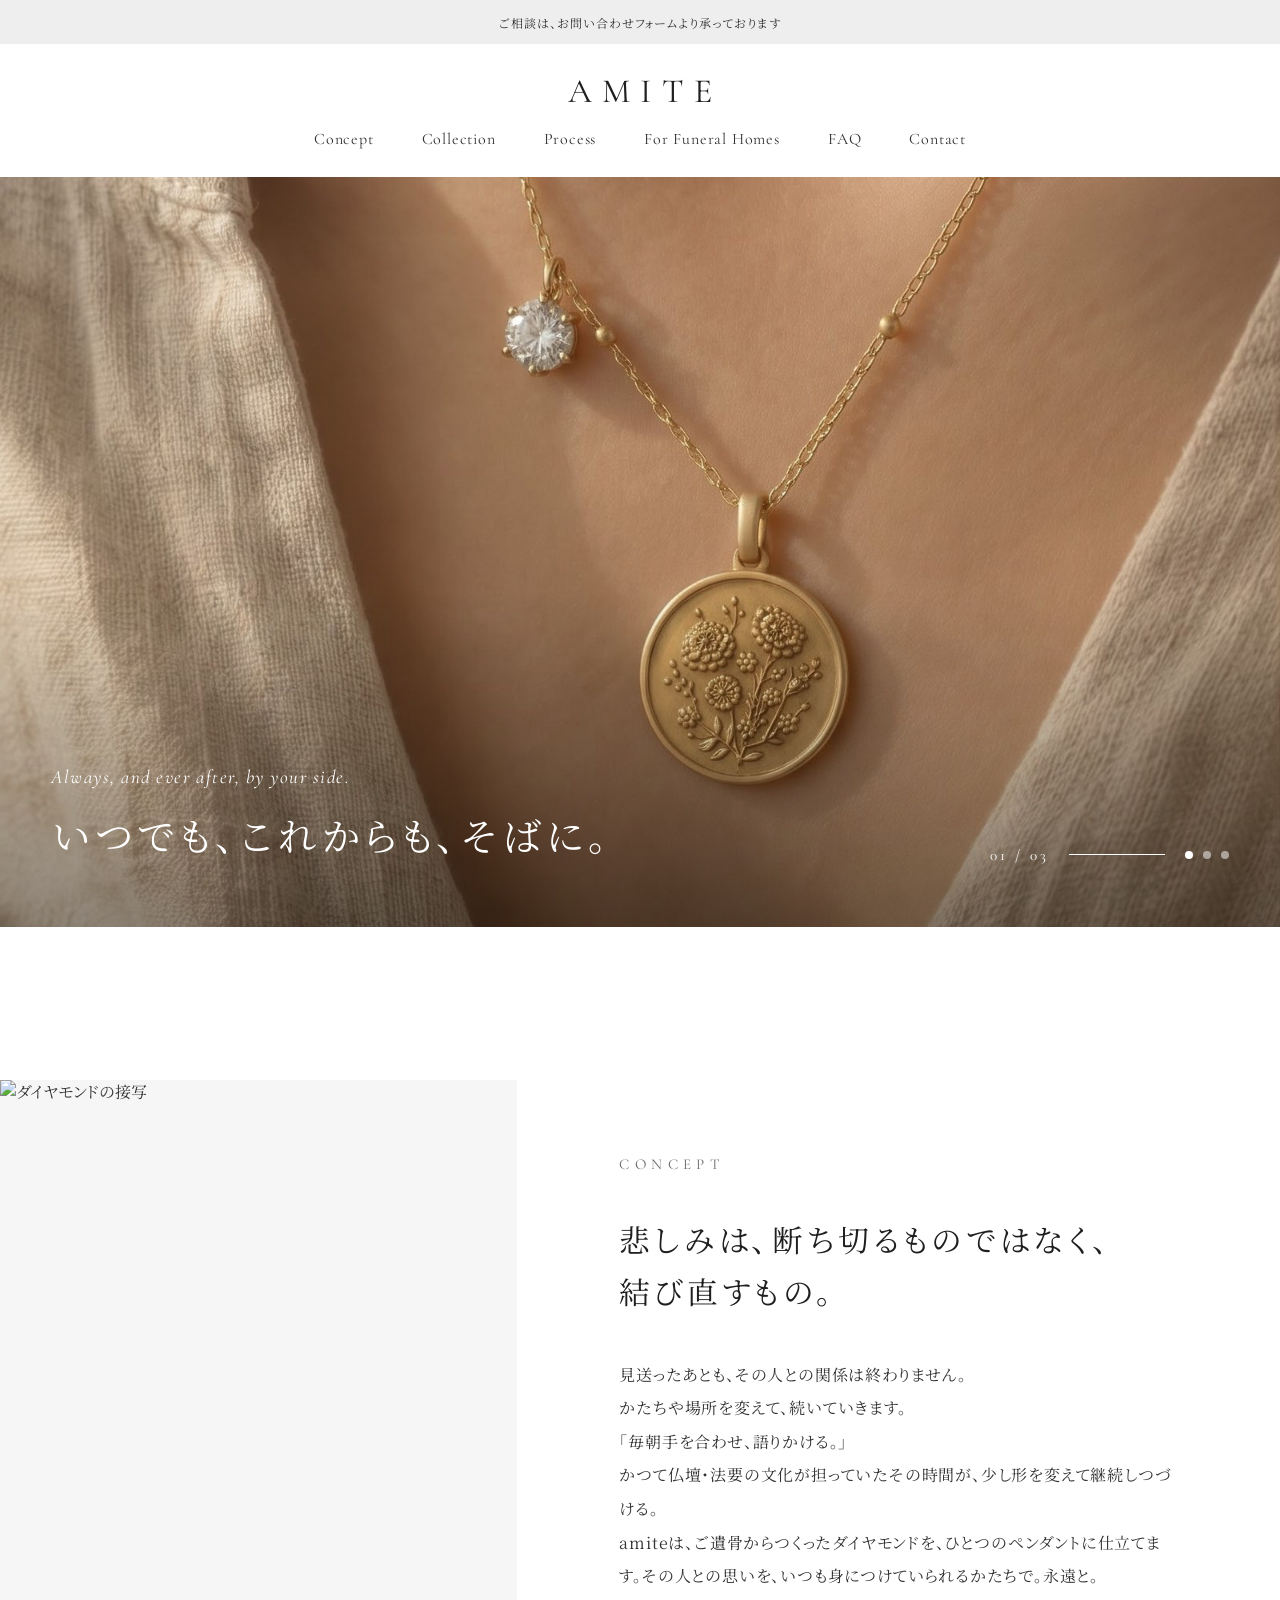
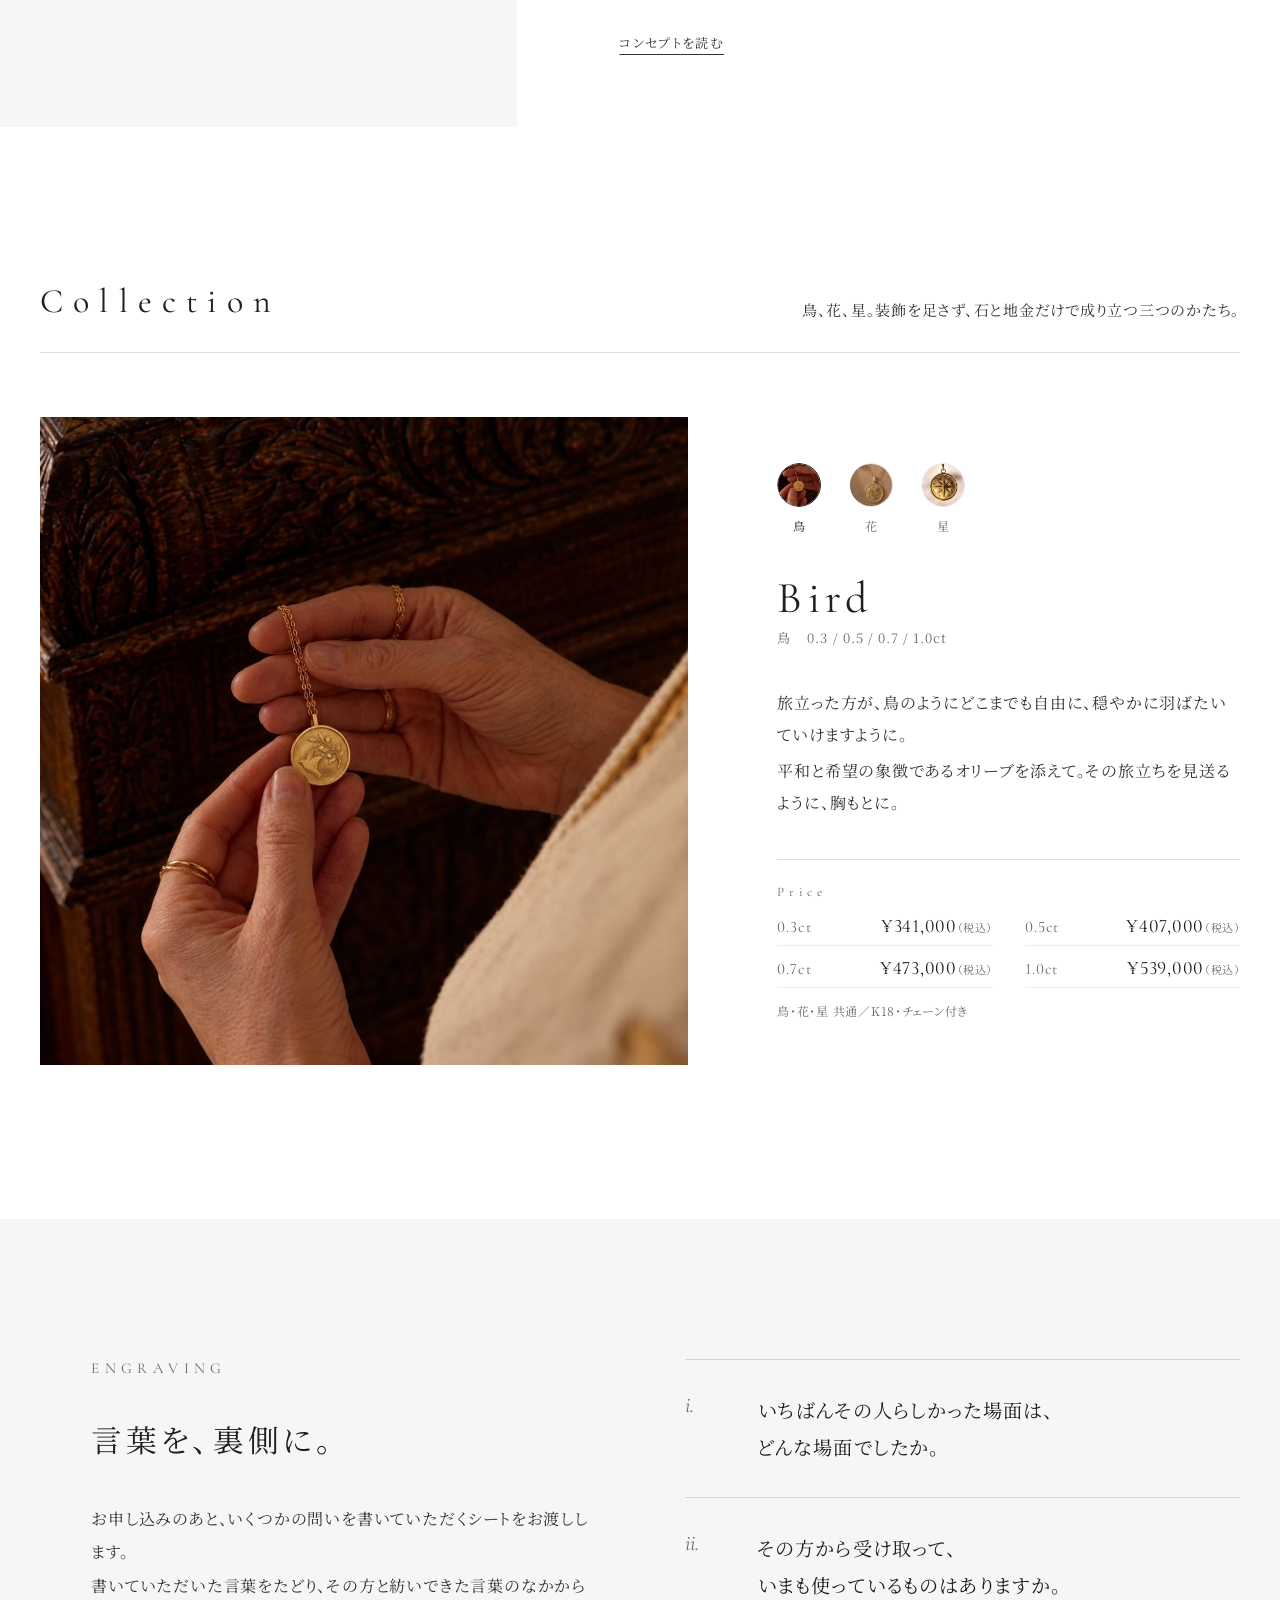
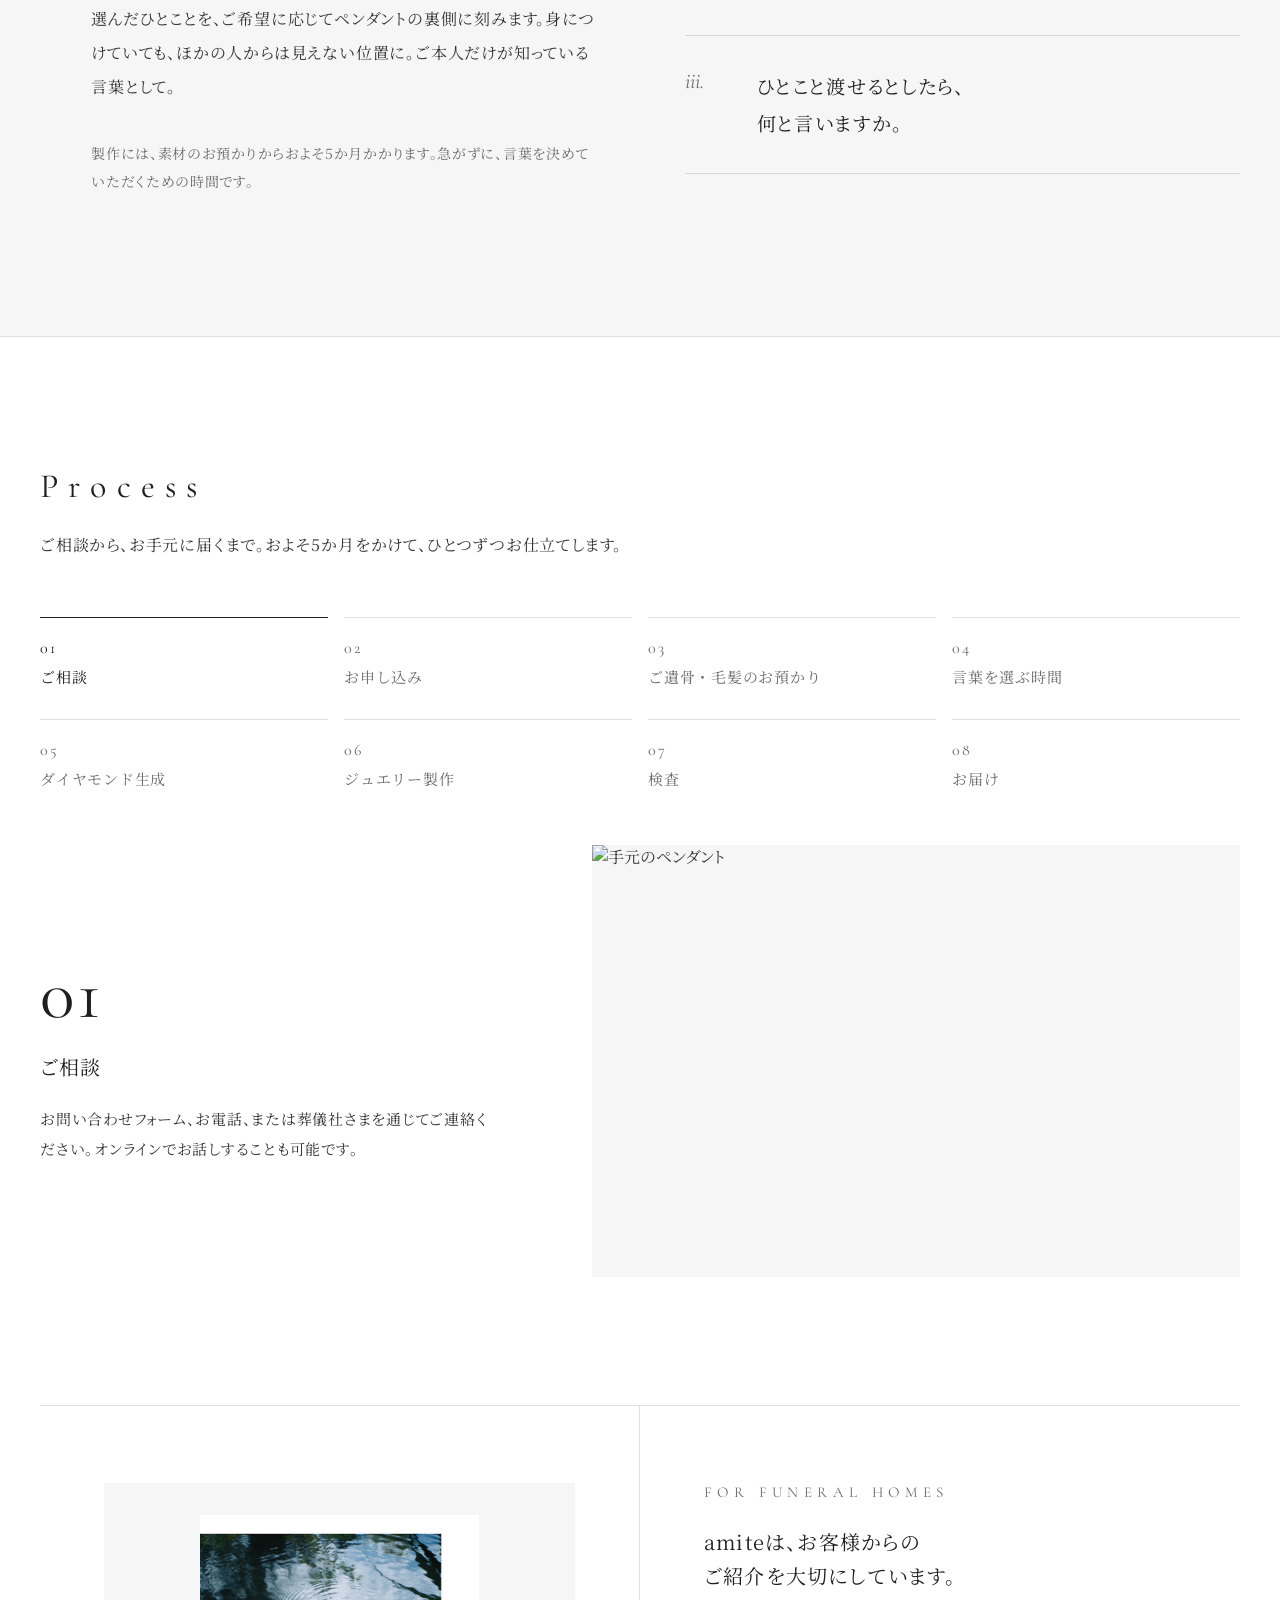
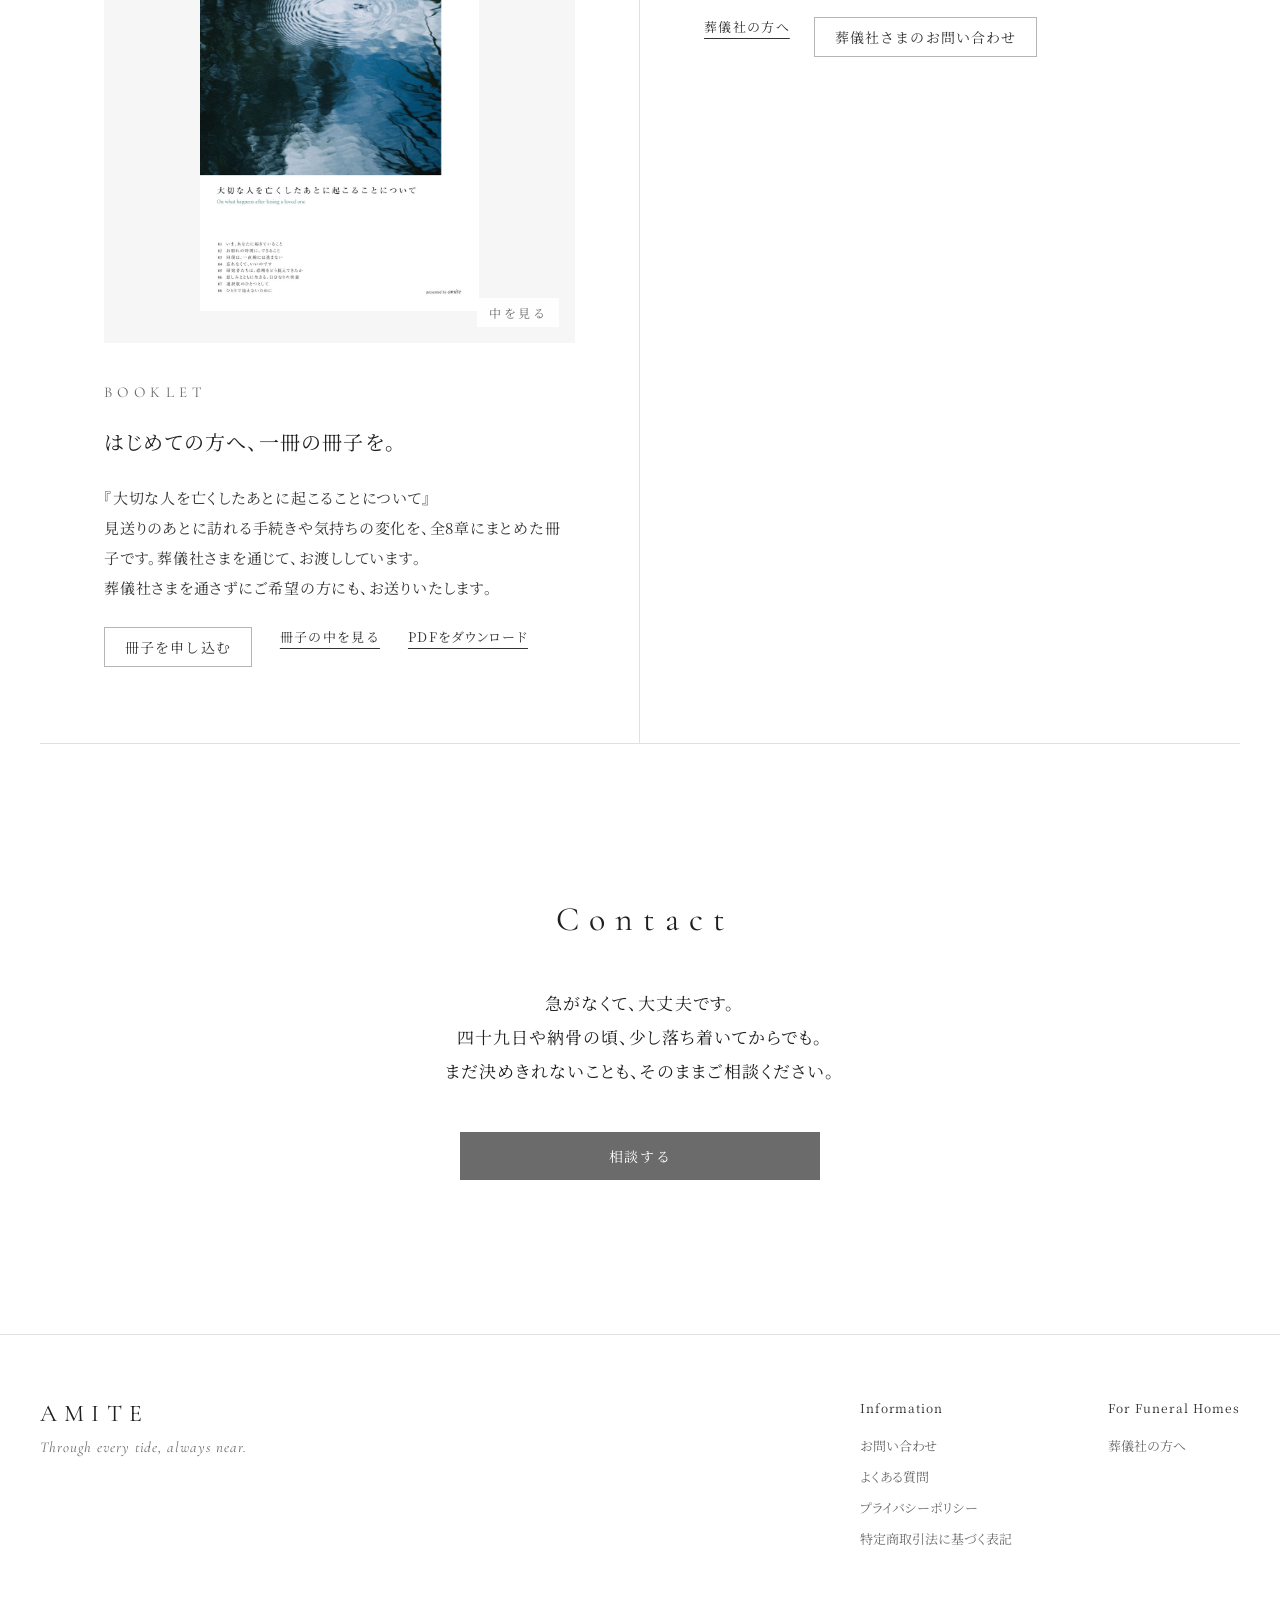
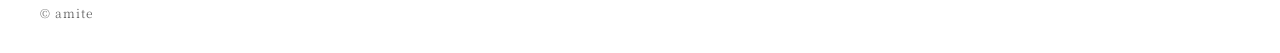
==== commit 83847f2f: "Engraving の本文を差し替え、清書の記載を削除 Co-Authored-By: Claude Opus 5.5 <noreply@anthropic.com> Claude-Session: " ====
--- a/site/index.html
+++ b/site/index.html
@@ -145,7 +145,7 @@
     <div class="engraving-body">
       <div class="eyebrow">ENGRAVING</div>
       <h2 class="heading">言葉を、裏側に。</h2>
-      <p class="body-lg">お申し込みのあと、いくつかの問いを書いていただくシートをお渡しします。書いていただいた言葉は、こちらで清書して品物とともにお届けします。<br>そのなかから選んだ言葉を、ご希望に応じてペンダントの裏側に刻みます。身につけていても、ほかの人からは見えない位置に。ご本人だけが知っている言葉として。</p>
+      <p class="body-lg">お申し込みのあと、いくつかの問いを書いていただくシートをお渡しします。<br>書いていただいた言葉をたどり、その方と紡いできた言葉のなかから選んだひとことを、ご希望に応じてペンダントの裏側に刻みます。身につけていても、ほかの人からは見えない位置に。ご本人だけが知っている言葉として。</p>
       <p class="note">製作には、素材のお預かりからおよそ5か月かかります。急がずに、言葉を決めていただくための時間です。</p>
     </div>
     <ol class="questions">
@@ -181,7 +181,7 @@
         <div class="step-panel" id="step-5" role="tabpanel" hidden><div class="step-big">05</div><div class="step-title">ダイヤモンド生成</div><p>ご遺骨や毛髪から取り出した炭素をもとに、高温低圧の環境で少しずつ結晶を育てます。</p></div>
         <div class="step-panel" id="step-6" role="tabpanel" hidden><div class="step-big">06</div><div class="step-title">ジュエリー製作</div><p>ダイヤモンドをK18のペンダントに留め、お選びいただいた言葉を刻んで仕上げます。</p></div>
         <div class="step-panel" id="step-7" role="tabpanel" hidden><div class="step-big">07</div><div class="step-title">検査</div><p>仕上がりを検品し、証明書をお付けします。製造の各工程では、管理番号をお伝えしています。</p></div>
-        <div class="step-panel" id="step-8" role="tabpanel" hidden><div class="step-big">08</div><div class="step-title">お届け</div><p>清書した記入シートとともに、お手元にお届けします。お届けの方法は、ご相談時にご案内します。</p></div>
+        <div class="step-panel" id="step-8" role="tabpanel" hidden><div class="step-big">08</div><div class="step-title">お届け</div><p>仕上がったペンダントを、お手元にお届けします。お届けの方法は、ご相談時にご案内します。</p></div>
       </div>
       <div class="process-media">
         <img src="https://images.unsplash.com/photo-1631965004544-1762fc696476?fm=jpg&amp;q=72&amp;w=1600&amp;auto=format&amp;fit=crop" alt="手元のペンダント" loading="lazy">
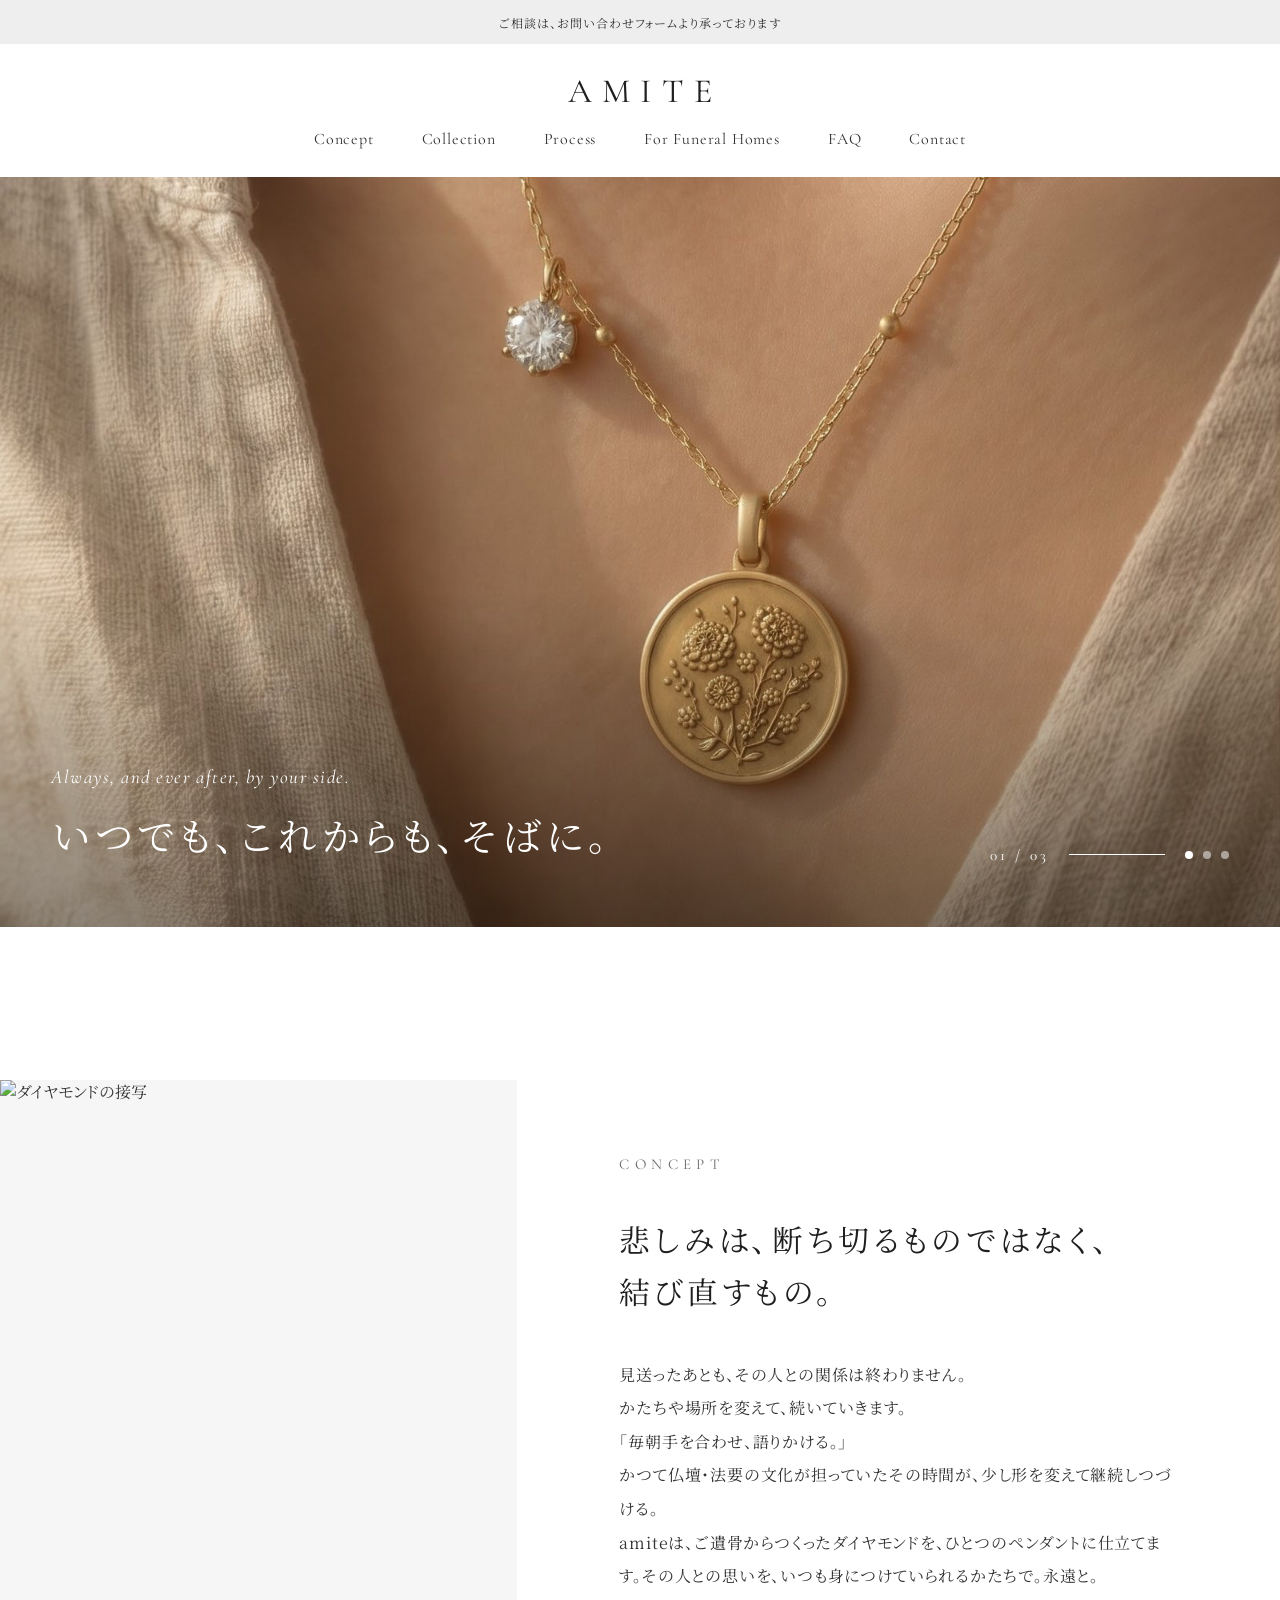
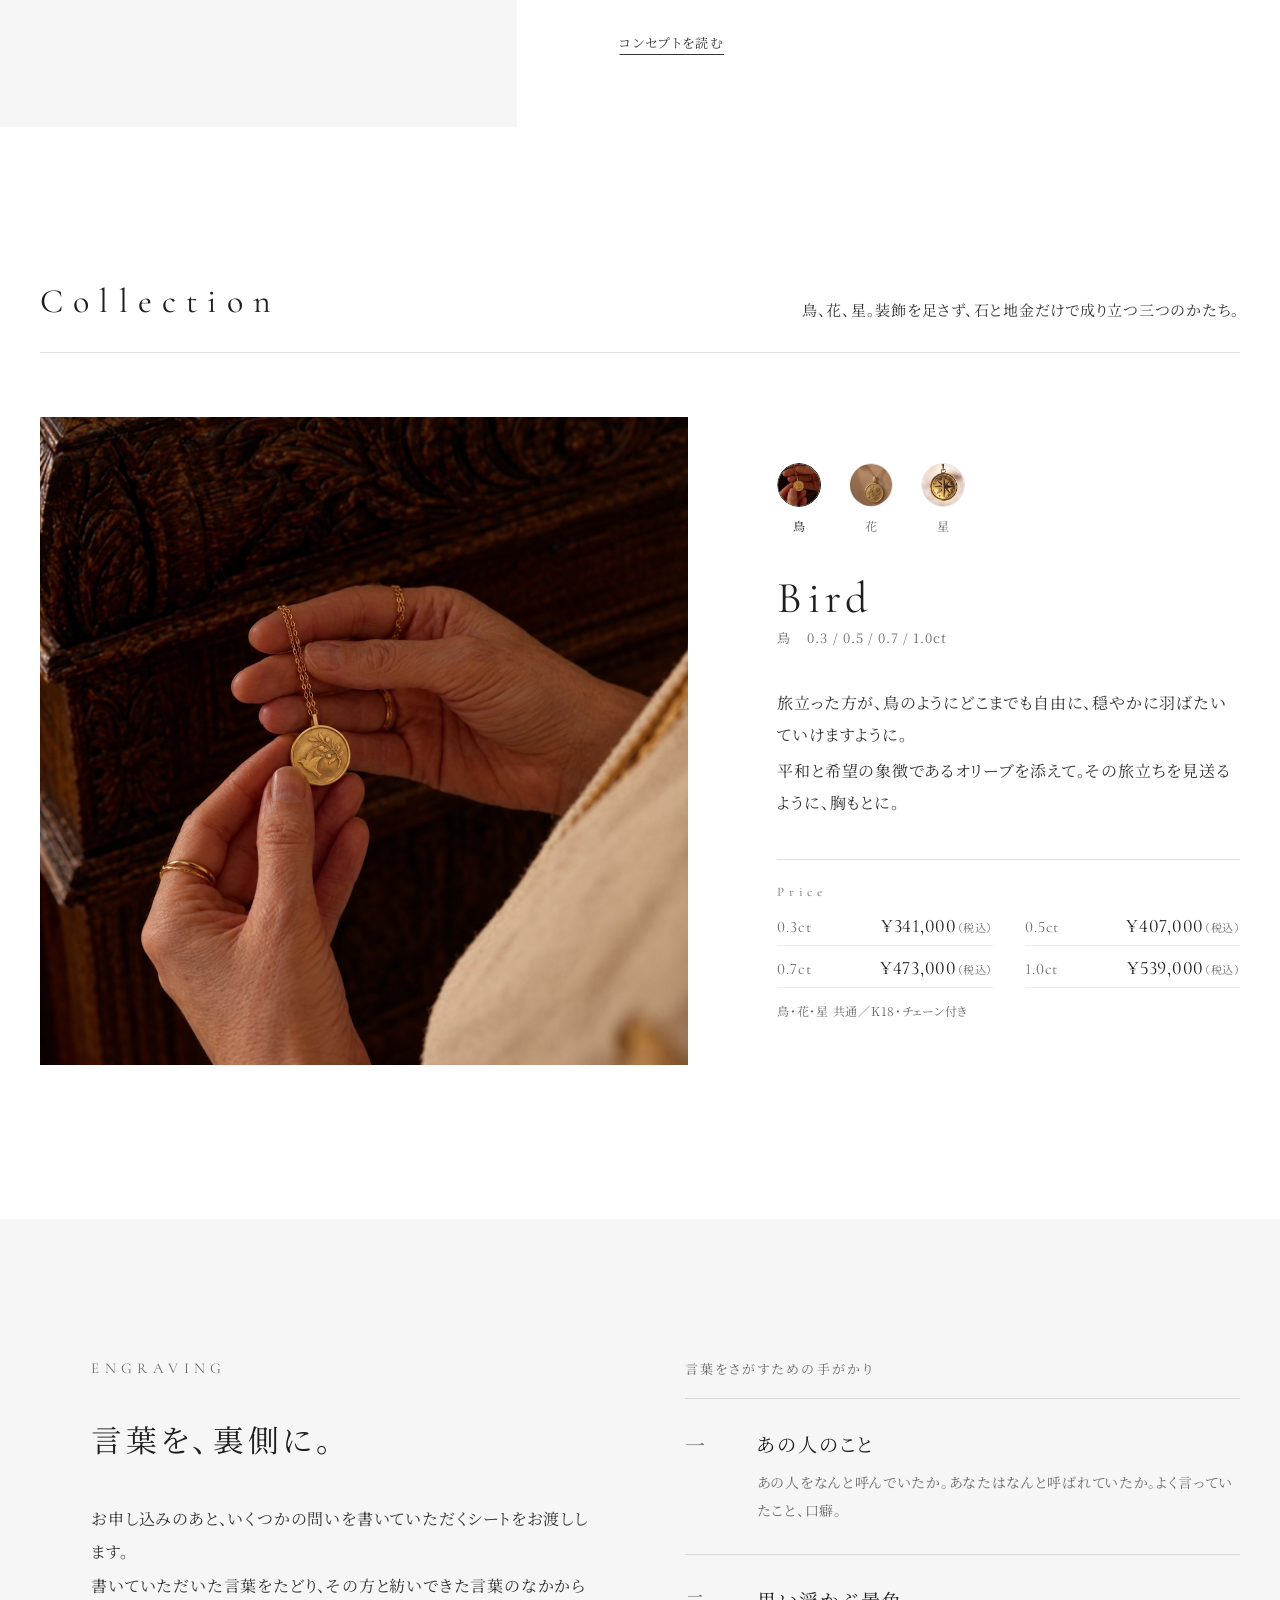
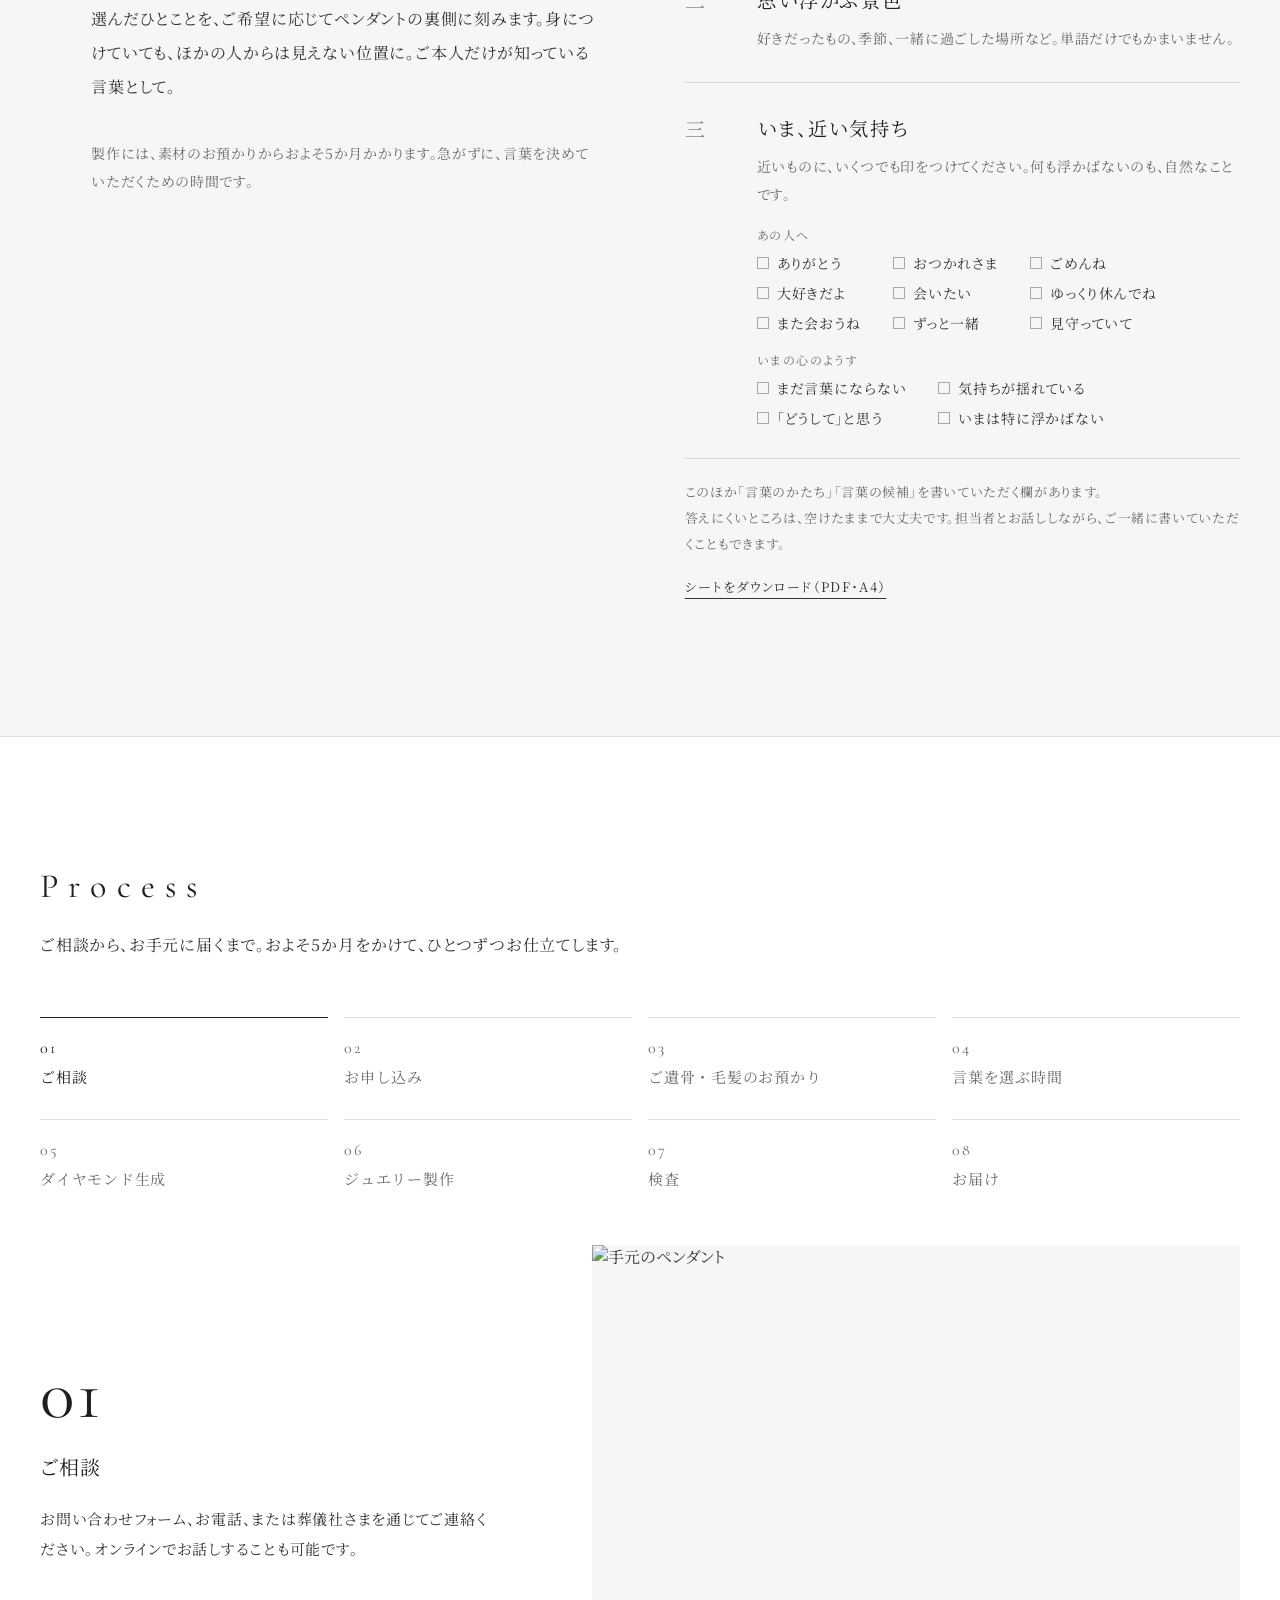
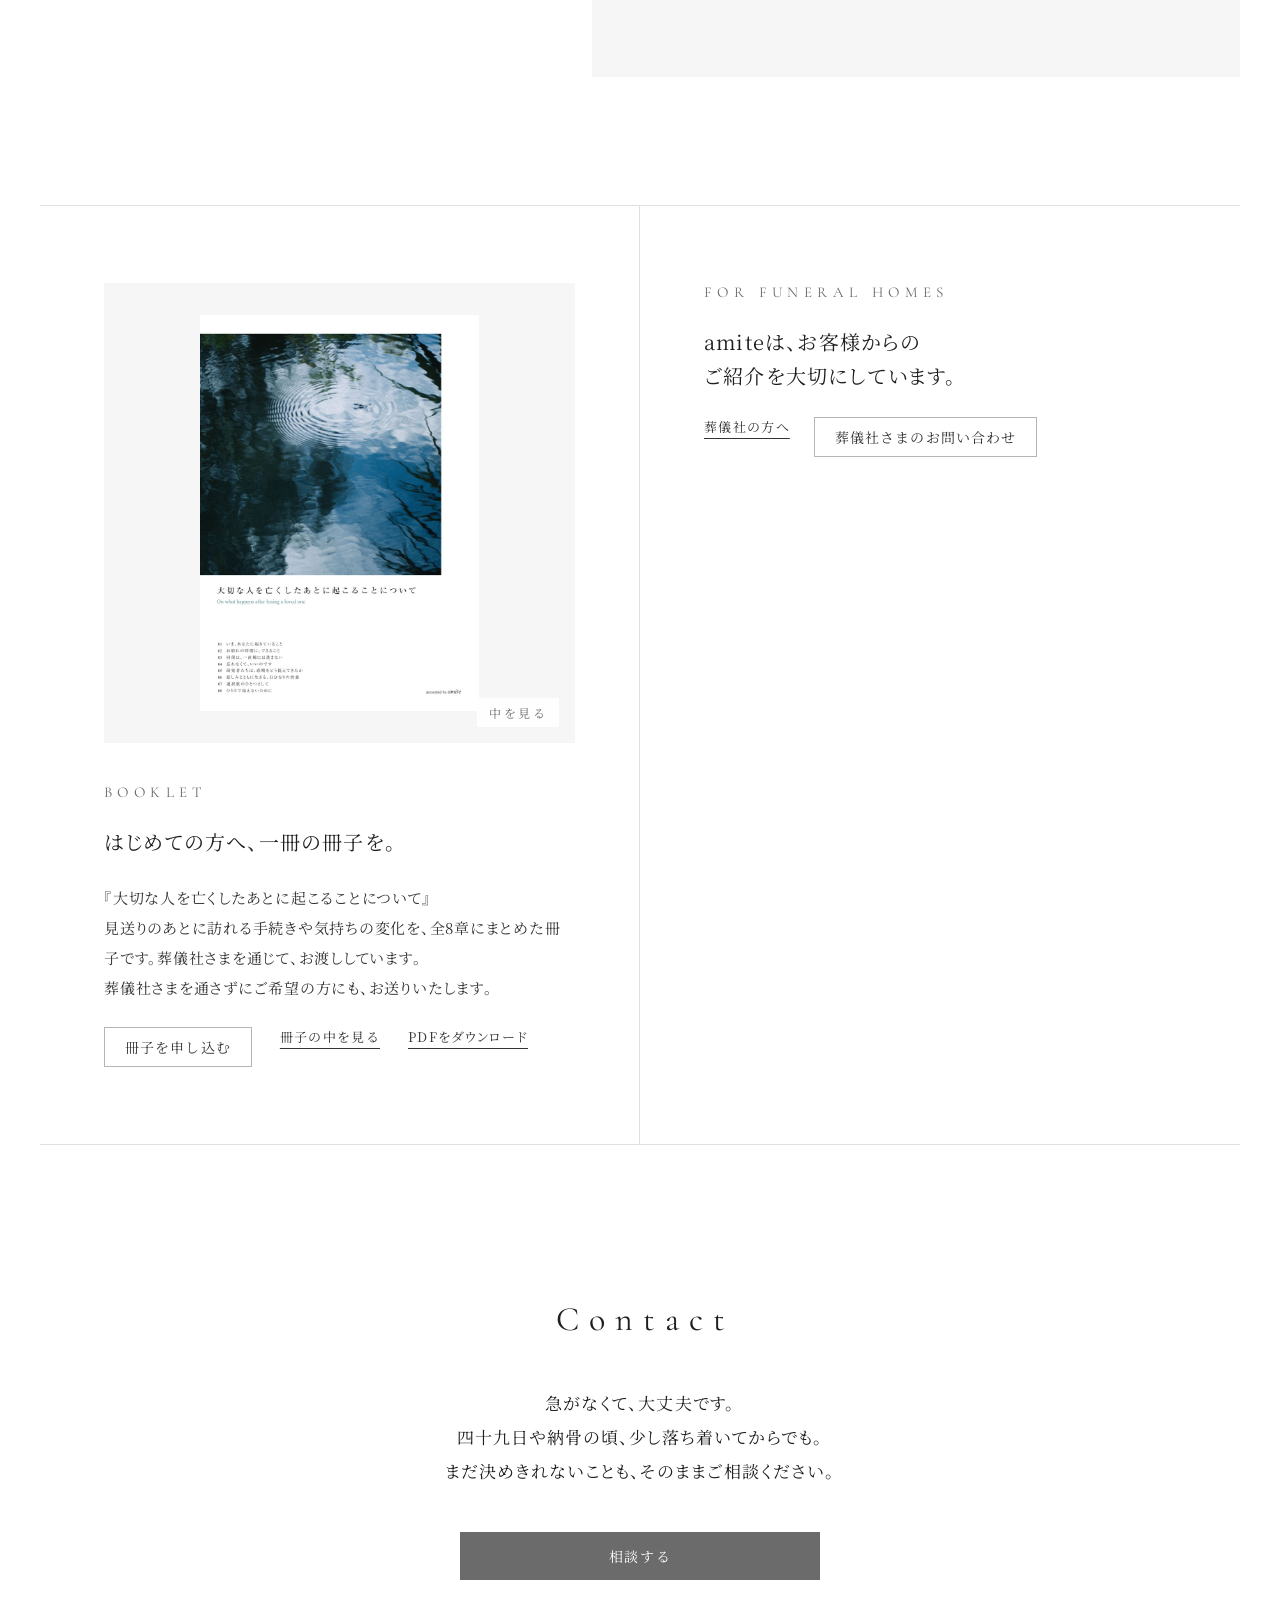
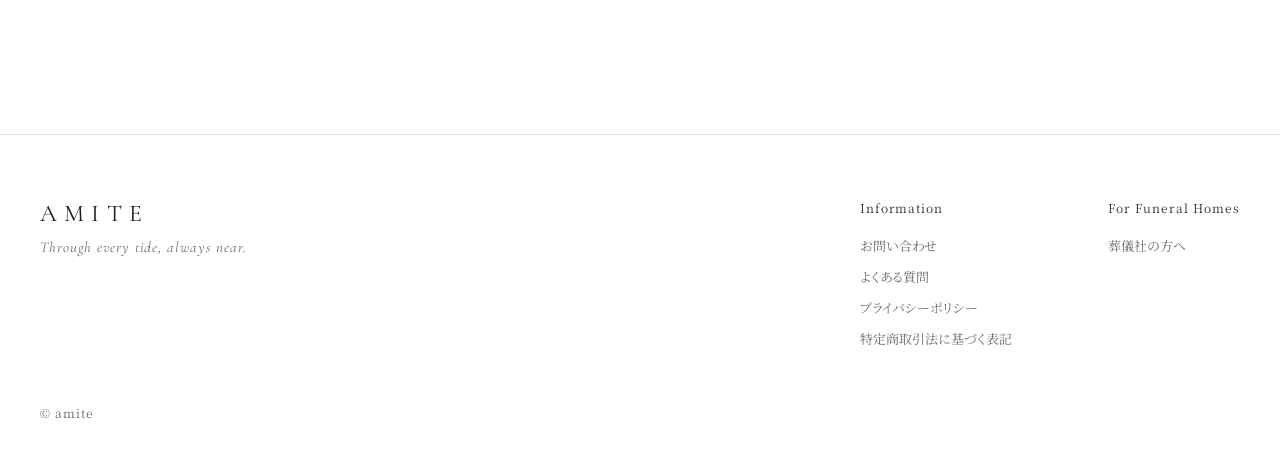
==== commit 1c8a4a36: "Engraving の問いを記入シートに準じた形にし、工程04でシートのプレビューとダウンロードを追加 Co-Authored-By: Claude Opus 5.5 <noreply@anthrop" ====
--- a/site/index.html
+++ b/site/index.html
@@ -8,8 +8,8 @@
 <link rel="preconnect" href="https://fonts.googleapis.com">
 <link rel="preconnect" href="https://fonts.gstatic.com" crossorigin>
 <link href="https://fonts.googleapis.com/css2?family=Cormorant+Garamond:ital,wght@0,400;1,400&family=Noto+Serif+JP:wght@400;600&display=swap" rel="stylesheet">
-<link rel="stylesheet" href="css/style.css?v=20261022b">
-<script src="js/main.js?v=20261022b" defer></script>
+<link rel="stylesheet" href="css/style.css?v=20261023b">
+<script src="js/main.js?v=20261023b" defer></script>
 </head>
 <body>
 
@@ -148,11 +148,42 @@
       <p class="body-lg">お申し込みのあと、いくつかの問いを書いていただくシートをお渡しします。<br>書いていただいた言葉をたどり、その方と紡いできた言葉のなかから選んだひとことを、ご希望に応じてペンダントの裏側に刻みます。身につけていても、ほかの人からは見えない位置に。ご本人だけが知っている言葉として。</p>
       <p class="note">製作には、素材のお預かりからおよそ5か月かかります。急がずに、言葉を決めていただくための時間です。</p>
     </div>
-    <ol class="questions">
-      <li><span class="q-no">i.</span><span class="q-text">いちばんその人らしかった場面は、<br>どんな場面でしたか。</span></li>
-      <li><span class="q-no">ii.</span><span class="q-text">その方から受け取って、<br>いまも使っているものはありますか。</span></li>
-      <li><span class="q-no">iii.</span><span class="q-text">ひとこと渡せるとしたら、<br>何と言いますか。</span></li>
-    </ol>
+    <div class="sheet-qs">
+      <p class="sheet-qs-lead">言葉をさがすための手がかり</p>
+      <ol class="questions">
+        <li>
+          <span class="q-no">一</span>
+          <div class="q-body">
+            <span class="q-text">あの人のこと</span>
+            <span class="q-sub">あの人をなんと呼んでいたか。あなたはなんと呼ばれていたか。よく言っていたこと、口癖。</span>
+          </div>
+        </li>
+        <li>
+          <span class="q-no">二</span>
+          <div class="q-body">
+            <span class="q-text">思い浮かぶ景色</span>
+            <span class="q-sub">好きだったもの、季節、一緒に過ごした場所など。単語だけでもかまいません。</span>
+          </div>
+        </li>
+        <li>
+          <span class="q-no">三</span>
+          <div class="q-body">
+            <span class="q-text">いま、近い気持ち</span>
+            <span class="q-sub">近いものに、いくつでも印をつけてください。何も浮かばないのも、自然なことです。</span>
+            <span class="q-group">あの人へ</span>
+            <ul class="q-words">
+              <li>ありがとう</li><li>おつかれさま</li><li>ごめんね</li><li>大好きだよ</li><li>会いたい</li><li>ゆっくり休んでね</li><li>また会おうね</li><li>ずっと一緒</li><li>見守っていて</li>
+            </ul>
+            <span class="q-group">いまの心のようす</span>
+            <ul class="q-words q-words-2">
+              <li>まだ言葉にならない</li><li>気持ちが揺れている</li><li>「どうして」と思う</li><li>いまは特に浮かばない</li>
+            </ul>
+          </div>
+        </li>
+      </ol>
+      <p class="sheet-qs-note">このほか「言葉のかたち」「言葉の候補」を書いていただく欄があります。<br>答えにくいところは、空けたままで大丈夫です。担当者とお話ししながら、ご一緒に書いていただくこともできます。</p>
+      <a href="assets/sheet/amite-memorial-sheet.pdf" class="text-link sheet-dl" download>シートをダウンロード（PDF・A4）</a>
+    </div>
   </section>
 
   <section class="process rv" id="process" data-reveal>
@@ -177,14 +208,19 @@
         <div class="step-panel" id="step-1" role="tabpanel"><div class="step-big">01</div><div class="step-title">ご相談</div><p>お問い合わせフォーム、お電話、または葬儀社さまを通じてご連絡ください。オンラインでお話しすることも可能です。</p></div>
         <div class="step-panel" id="step-2" role="tabpanel" hidden><div class="step-big">02</div><div class="step-title">お申し込み</div><p>鳥・花・星のかたちと、石のサイズをお選びいただき、お申し込みとなります。</p></div>
         <div class="step-panel" id="step-3" role="tabpanel" hidden><div class="step-big">03</div><div class="step-title">ご遺骨・毛髪のお預かり</div><p>約2〜3グラムをお預かりします。すべてをお預かりするものではありません。お預かりの方法は、ご相談時にご案内します。</p></div>
-        <div class="step-panel" id="step-4" role="tabpanel" hidden><div class="step-big">04</div><div class="step-title">言葉を選ぶ時間</div><p>いくつかの問いを書いていただくシートをお渡しします。製作のあいだに、裏側に刻む言葉を急がずに選んでいただけます。</p></div>
+        <div class="step-panel" id="step-4" role="tabpanel" hidden><div class="step-big">04</div><div class="step-title">言葉を選ぶ時間</div><p>いくつかの問いを書いていただくシートをお渡しします。製作のあいだに、裏側に刻む言葉を急がずに選んでいただけます。</p><a href="assets/sheet/amite-memorial-sheet.pdf" class="text-link sheet-dl" download>シートをダウンロード（PDF）</a></div>
         <div class="step-panel" id="step-5" role="tabpanel" hidden><div class="step-big">05</div><div class="step-title">ダイヤモンド生成</div><p>ご遺骨や毛髪から取り出した炭素をもとに、高温低圧の環境で少しずつ結晶を育てます。</p></div>
         <div class="step-panel" id="step-6" role="tabpanel" hidden><div class="step-big">06</div><div class="step-title">ジュエリー製作</div><p>ダイヤモンドをK18のペンダントに留め、お選びいただいた言葉を刻んで仕上げます。</p></div>
         <div class="step-panel" id="step-7" role="tabpanel" hidden><div class="step-big">07</div><div class="step-title">検査</div><p>仕上がりを検品し、証明書をお付けします。製造の各工程では、管理番号をお伝えしています。</p></div>
         <div class="step-panel" id="step-8" role="tabpanel" hidden><div class="step-big">08</div><div class="step-title">お届け</div><p>仕上がったペンダントを、お手元にお届けします。お届けの方法は、ご相談時にご案内します。</p></div>
       </div>
       <div class="process-media">
-        <img src="https://images.unsplash.com/photo-1631965004544-1762fc696476?fm=jpg&amp;q=72&amp;w=1600&amp;auto=format&amp;fit=crop" alt="手元のペンダント" loading="lazy">
+        <img class="process-photo" src="https://images.unsplash.com/photo-1631965004544-1762fc696476?fm=jpg&amp;q=72&amp;w=1600&amp;auto=format&amp;fit=crop" alt="手元のペンダント" loading="lazy">
+        <a class="sheet-preview" href="assets/sheet/amite-memorial-sheet.pdf" target="_blank" rel="noopener" aria-label="言葉を決めていただくためのシート（PDF）を開く" tabindex="-1">
+          <img class="sheet-page sheet-page-1" src="assets/sheet/sheet-1.jpg" alt="" loading="lazy">
+          <img class="sheet-page sheet-page-2" src="assets/sheet/sheet-2.jpg" alt="言葉を決めていただくためのシート（言葉をさがすための手がかり）" loading="lazy">
+          <span class="sheet-caption">言葉を決めていただくためのシート　─　PDFを開く</span>
+        </a>
       </div>
     </div>
   </section>
--- a/site/css/style.css
+++ b/site/css/style.css
@@ -231,14 +231,26 @@
 }
 .engraving-body { display: flex; flex-direction: column; gap: 36px; padding-left: clamp(0px, 4vw, 80px); max-width: 560px; }
 .engraving .note { margin: 0; font-size: 14px; line-height: 2; letter-spacing: 0.05em; color: var(--c-secondary); }
+.sheet-qs { display: flex; flex-direction: column; gap: 20px; }
+.sheet-qs-lead { margin: 0; font-size: 13px; letter-spacing: 0.16em; color: var(--c-secondary); }
 .questions { margin: 0; padding: 0; list-style: none; display: flex; flex-direction: column; }
-.questions li {
+.questions > li {
   display: grid; grid-template-columns: 56px minmax(0, 1fr); gap: 16px;
-  padding: 32px 0; border-top: 1px solid #D6D6D6;
-}
-.questions li:last-child { border-bottom: 1px solid #D6D6D6; }
-.q-no { font-family: var(--f-en); font-style: italic; font-size: 22px; color: var(--c-secondary); }
-.q-text { font-size: clamp(17px, 1.5vw, 20px); line-height: 1.9; letter-spacing: 0.06em; color: var(--c-primary); }
+  padding: 30px 0; border-top: 1px solid #D6D6D6;
+}
+.questions > li:last-child { border-bottom: 1px solid #D6D6D6; }
+.q-no { font-size: 20px; line-height: 1.6; color: var(--c-secondary); }
+.q-body { display: flex; flex-direction: column; gap: 8px; }
+.q-text { font-size: clamp(17px, 1.5vw, 20px); line-height: 1.6; letter-spacing: 0.1em; color: var(--c-primary); }
+.q-sub { font-size: 14px; line-height: 2; letter-spacing: 0.05em; color: var(--c-secondary); }
+.q-words { margin: 2px 0 0; padding: 0; list-style: none; display: grid; grid-template-columns: repeat(3, max-content); gap: 10px 32px; }
+.q-words li { display: flex; align-items: center; gap: 8px; font-size: 14px; letter-spacing: 0.06em; color: var(--c-text); }
+.q-words li::before { content: ''; width: 12px; height: 12px; border: 1px solid #A8A8A8; flex: none; }
+.q-group { margin-top: 10px; font-size: 12px; letter-spacing: 0.12em; color: var(--c-secondary); }
+.q-words-2 { grid-template-columns: repeat(2, max-content); }
+.sheet-dl { align-self: flex-start; font-size: 13px; letter-spacing: 0.1em; }
+.step-panel .sheet-dl { display: inline-block; margin-top: 4px; }
+.sheet-qs-note { margin: 0; font-size: 13px; line-height: 2; letter-spacing: 0.05em; color: var(--c-secondary); }
 
 /* ---------- Process ---------- */
 .process {
@@ -268,8 +280,22 @@
 .step-big { font-family: var(--f-en); font-size: 72px; line-height: 1; letter-spacing: 0.04em; color: var(--c-primary); }
 .step-title { font-size: 20px; line-height: 34px; letter-spacing: 0.06em; color: var(--c-primary); }
 .step-panel p { margin: 0; font-size: 15px; line-height: 30px; letter-spacing: 0.05em; min-height: 60px; }
-.process-media { aspect-ratio: 3 / 2; overflow: hidden; background: var(--c-neutral); }
-.process-media img { width: 100%; height: 100%; object-fit: cover; display: block; }
+.process-media { position: relative; aspect-ratio: 3 / 2; overflow: hidden; background: var(--c-neutral); }
+.process-photo { width: 100%; height: 100%; object-fit: cover; display: block; transition: opacity .8s ease; }
+.sheet-preview { position: absolute; inset: 0; background: #EFEEEA; opacity: 0; transition: opacity .8s ease; pointer-events: none; }
+.sheet-page {
+  position: absolute; top: 6%; height: 70%; width: auto; aspect-ratio: 990 / 1400; object-fit: cover;
+  box-shadow: 0 18px 40px #0000001F, 0 2px 6px #00000014; transition: transform 1.2s ease;
+}
+.sheet-page-1 { left: 22%; transform: rotate(-5deg) translateY(10px); }
+.sheet-page-2 { left: 44%; transform: rotate(2deg); }
+.sheet-caption { position: absolute; left: 0; right: 0; bottom: 5%; text-align: center; font-size: 12px; letter-spacing: 0.14em; color: var(--c-secondary); }
+.process-detail.is-sheet .process-photo { opacity: 0; }
+.process-detail.is-sheet .sheet-preview { opacity: 1; pointer-events: auto; }
+.sheet-preview { display: block; text-decoration: none; }
+.sheet-preview:hover .sheet-page-2 { transform: rotate(2deg) translate(6px, -6px); }
+.process-detail.is-sheet .sheet-page-1 { transform: rotate(-6deg) translate(-4px, 4px); }
+.process-detail.is-sheet .sheet-page-2 { transform: rotate(3deg) translateX(6px); }
 
 /* ---------- Booklet / Funeral ---------- */
 .info {
@@ -585,7 +611,10 @@
   .price-list { grid-template-columns: minmax(0, 1fr); }
   .engraving { padding-top: 88px; padding-bottom: 88px; gap: 40px; }
   .engraving-body { gap: 28px; }
-  .questions li { grid-template-columns: 40px minmax(0, 1fr); gap: 12px; padding: 24px 0; }
+  .questions > li { grid-template-columns: 36px minmax(0, 1fr); gap: 10px; padding: 24px 0; }
+  .q-words { grid-template-columns: repeat(2, max-content); gap: 10px 20px; }
+  .q-words-2 { grid-template-columns: minmax(0, 1fr); }
+  .sheet-caption { font-size: 11px; }
   .process { padding-top: 88px; padding-bottom: 88px; gap: 40px; }
   .steps { grid-template-columns: repeat(2, minmax(0, 1fr)); gap: 24px 16px; }
   .step { padding-top: 14px; }
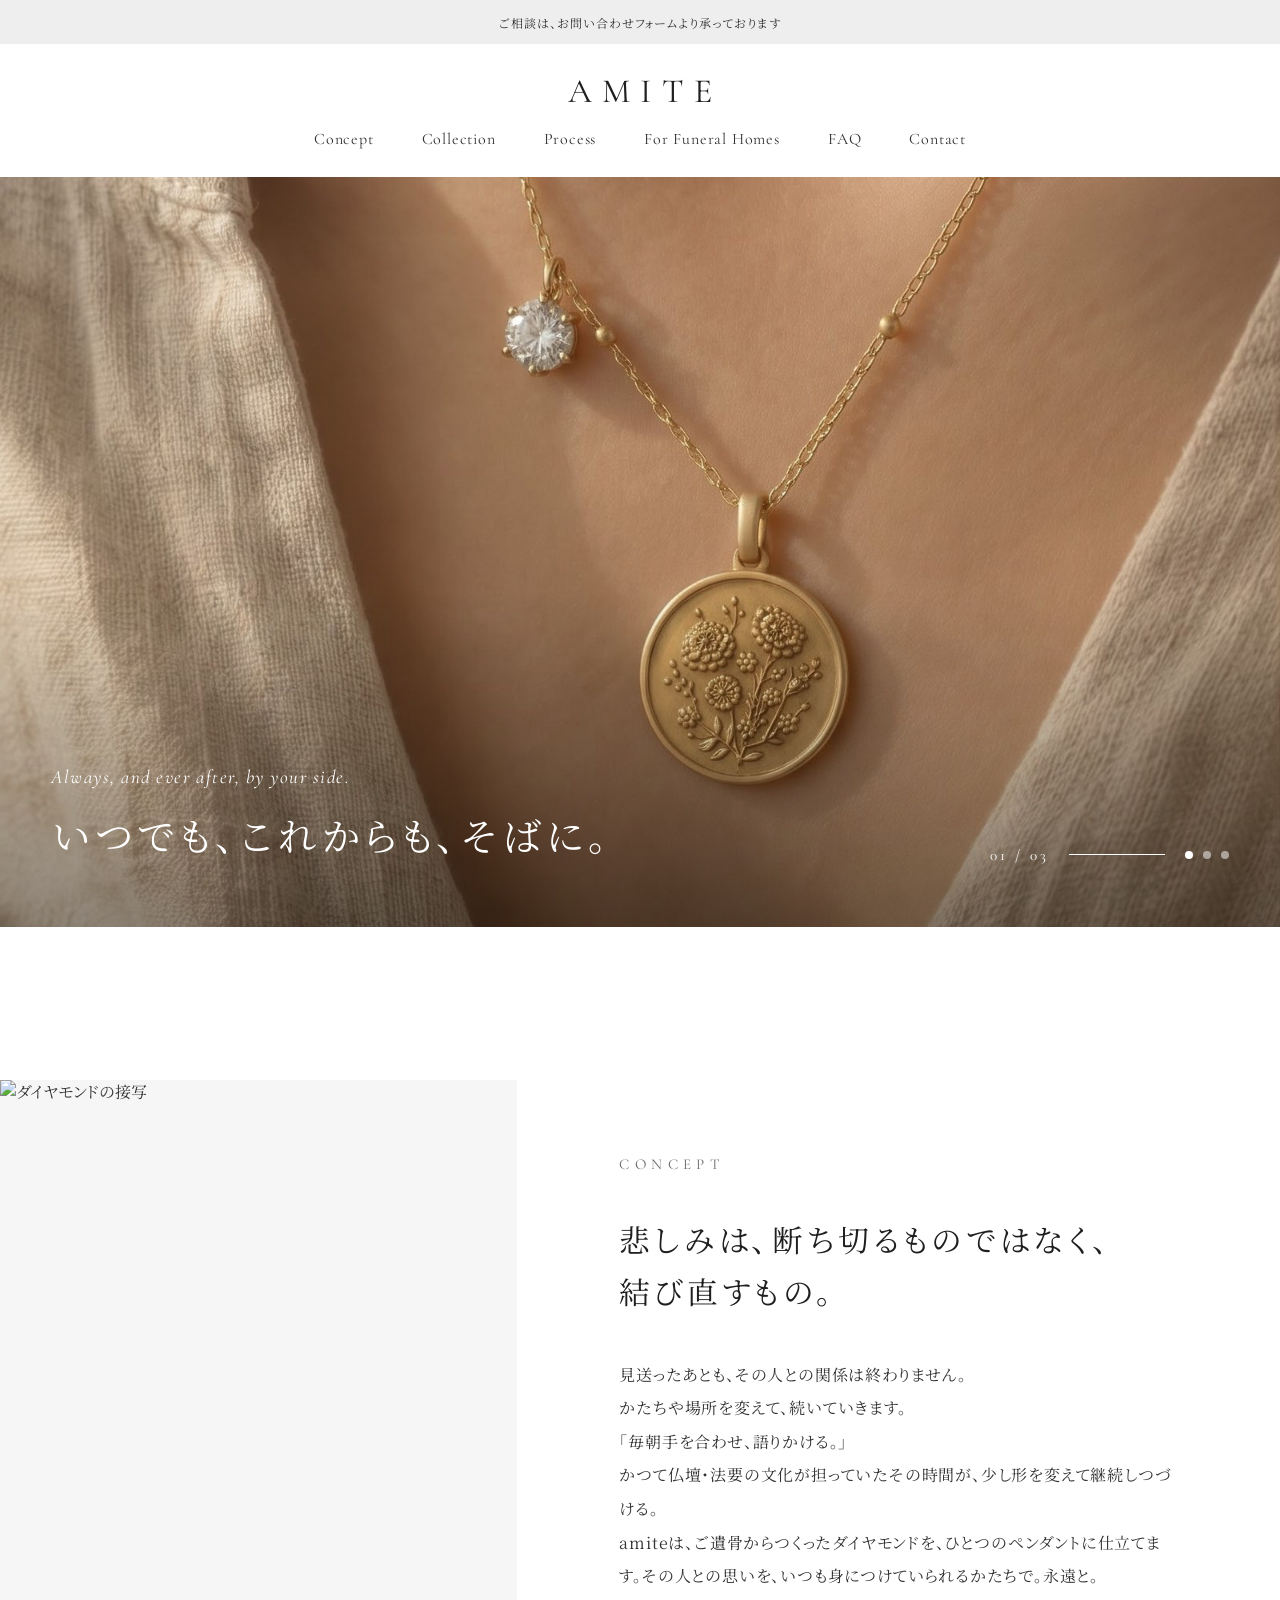
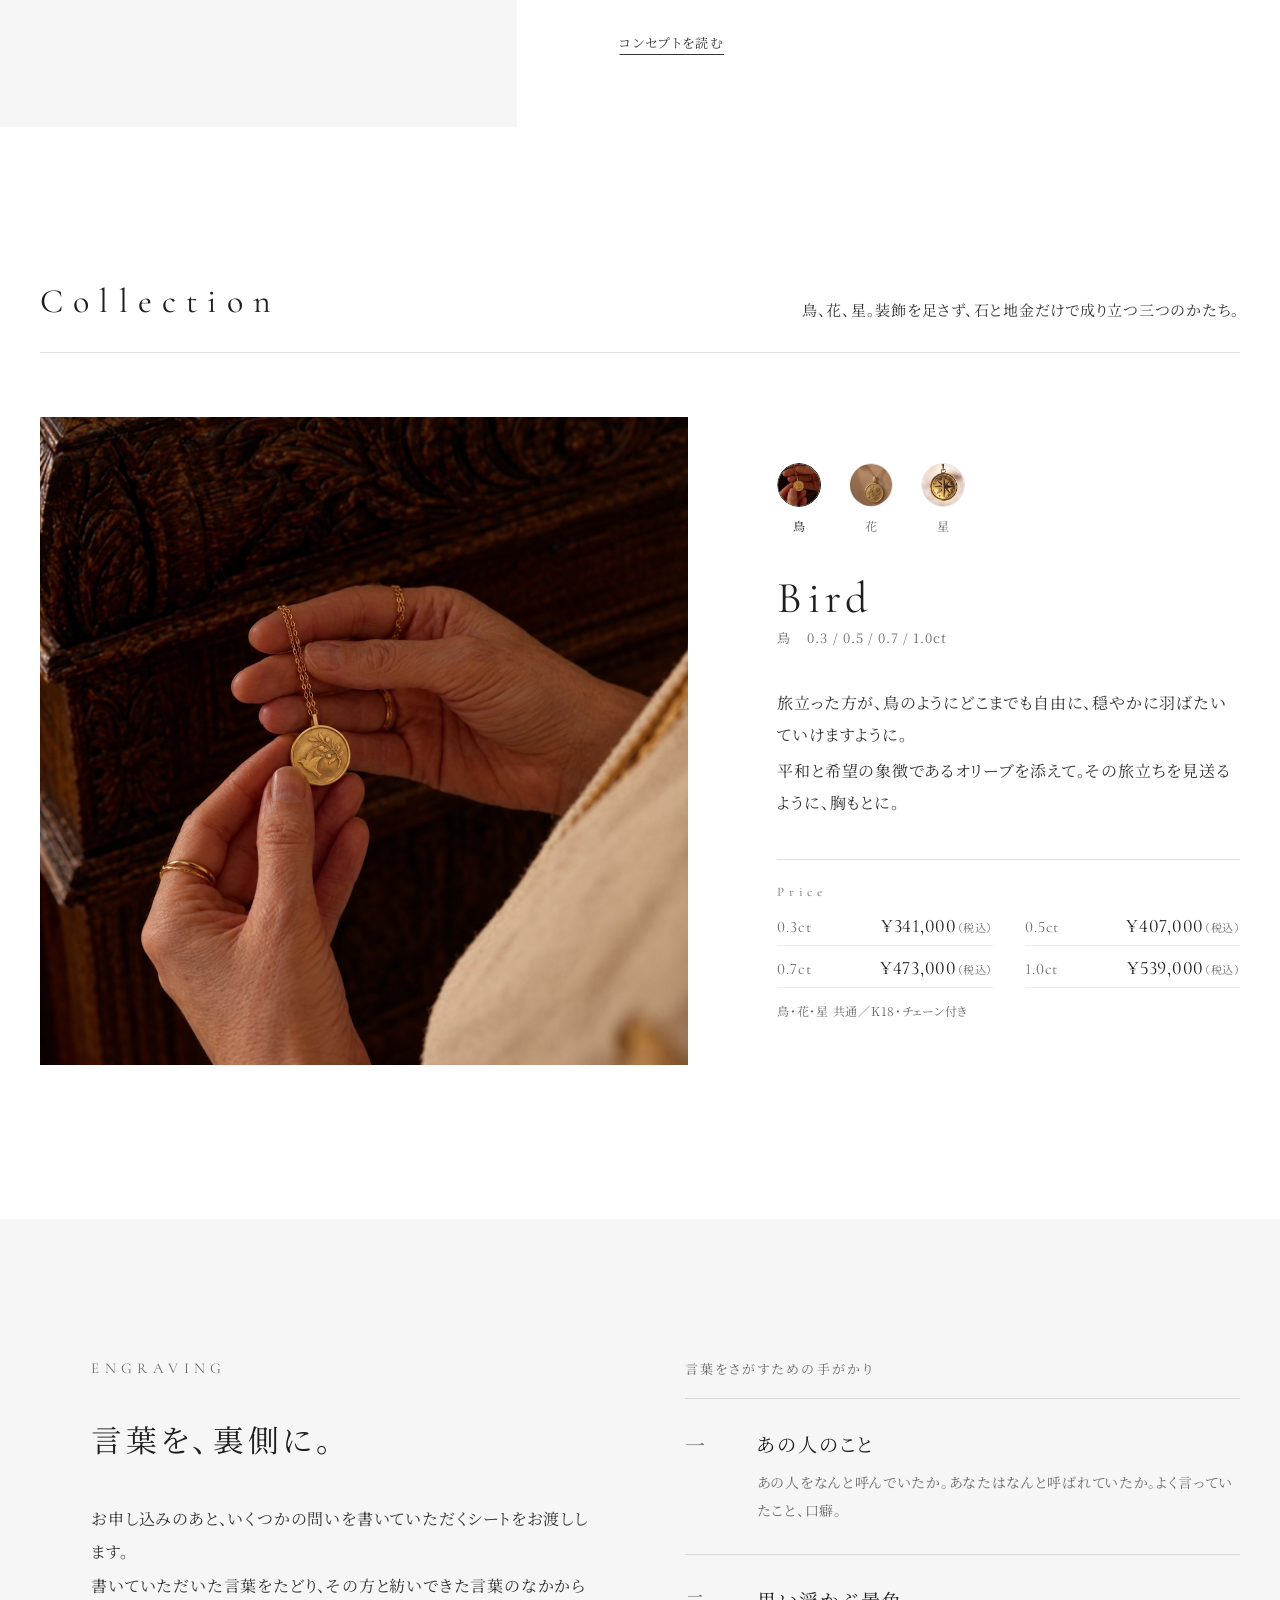
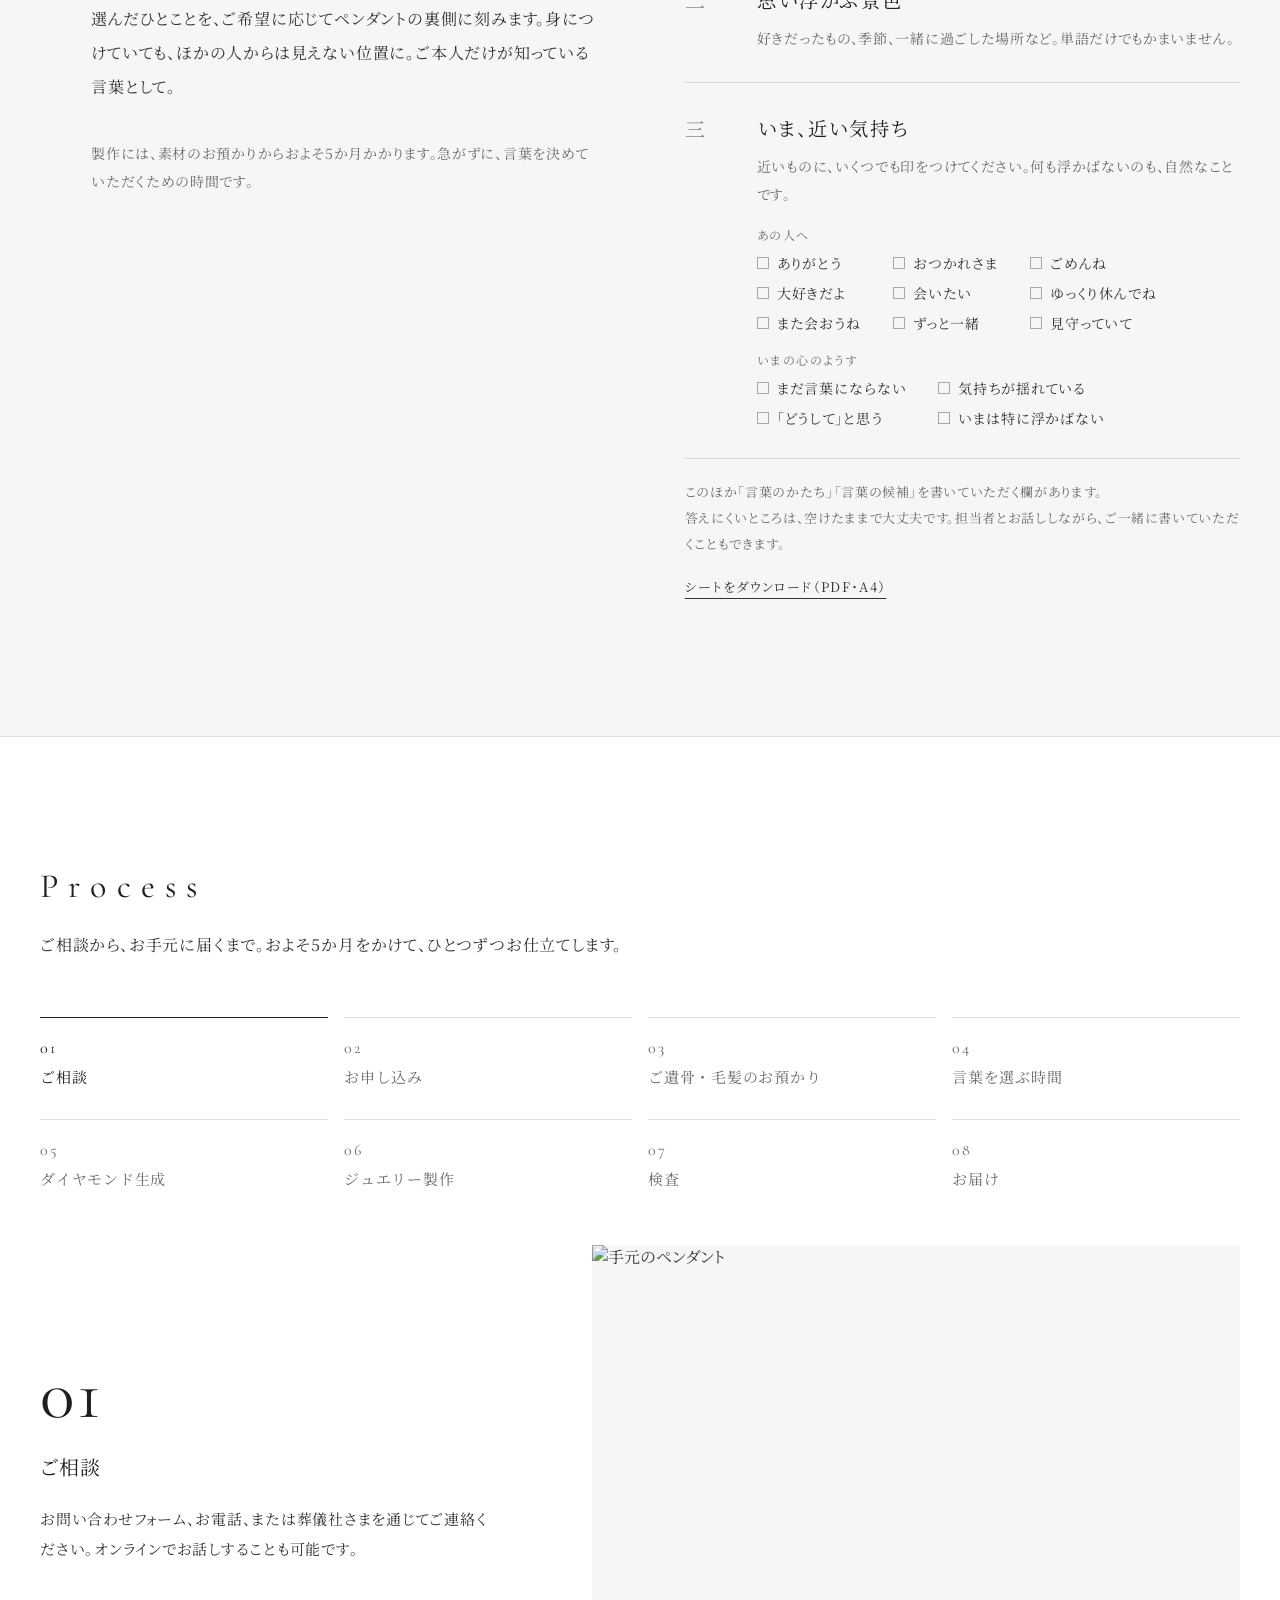
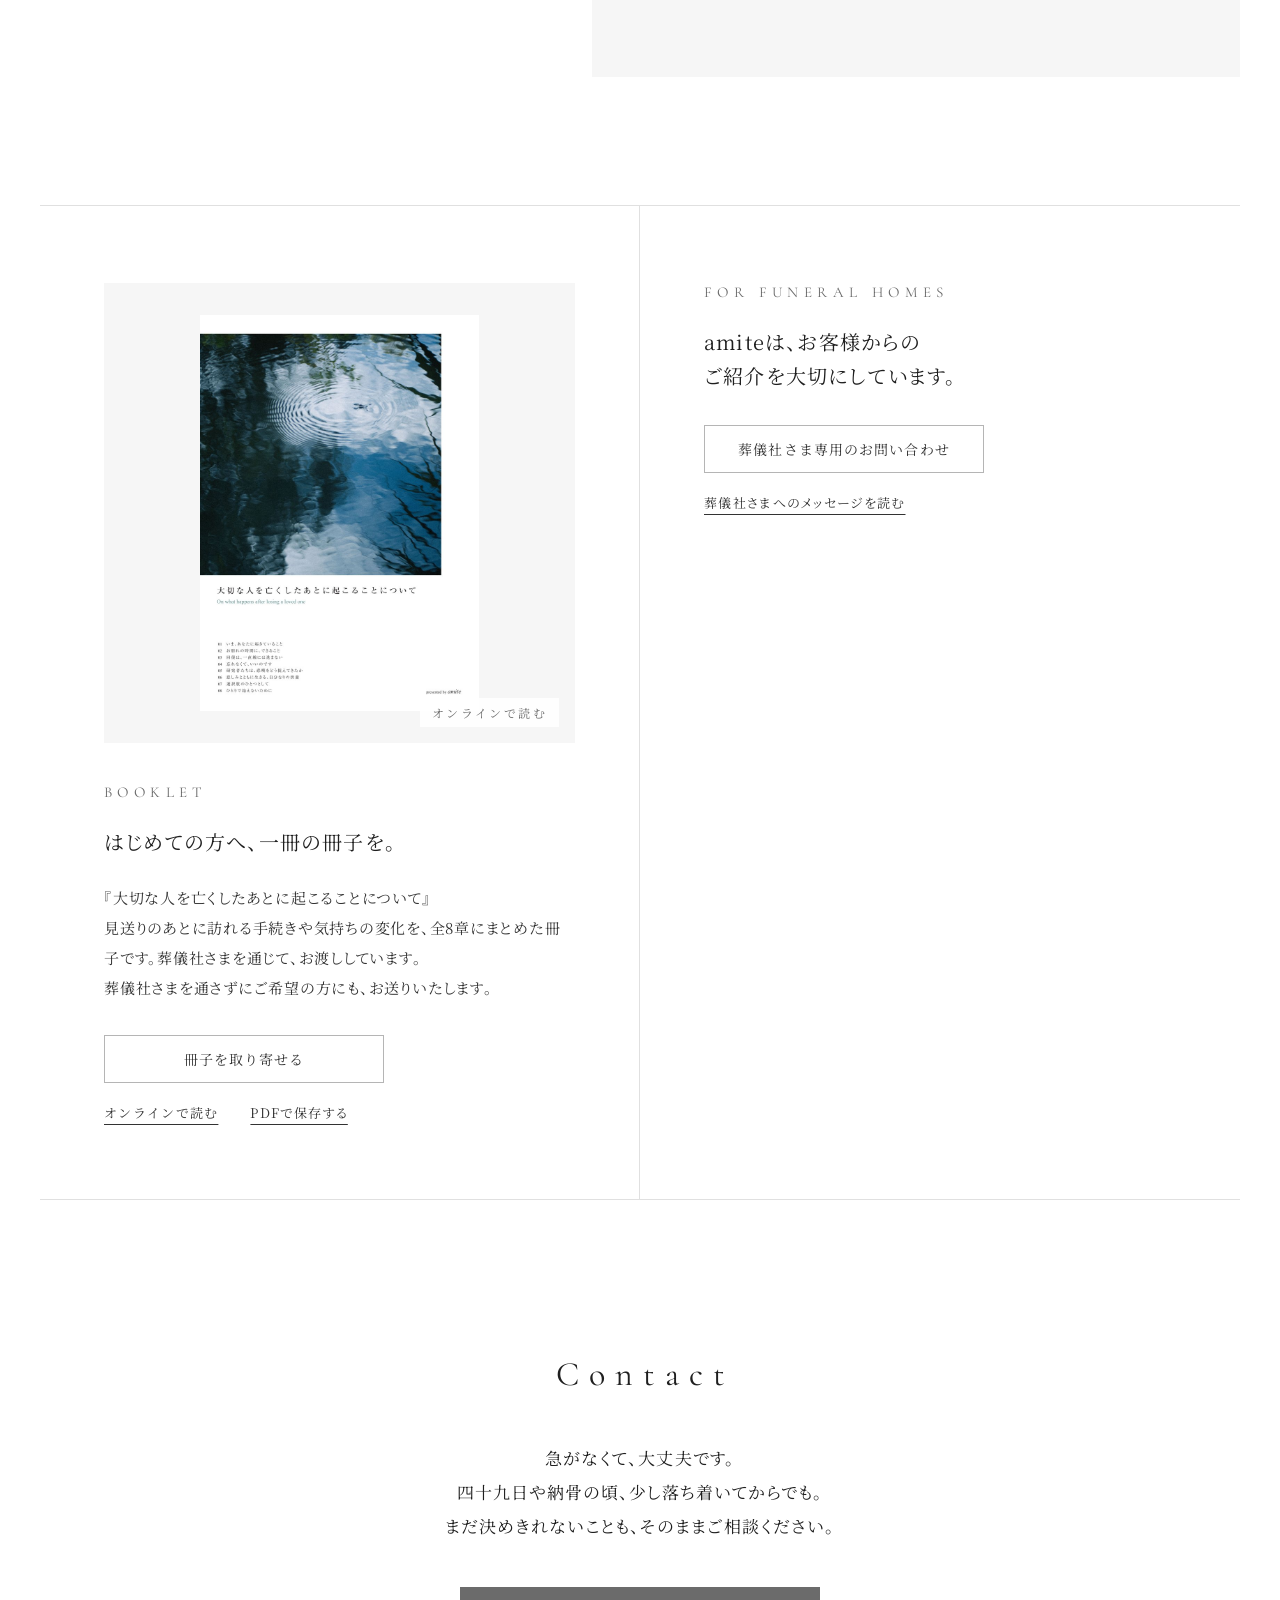
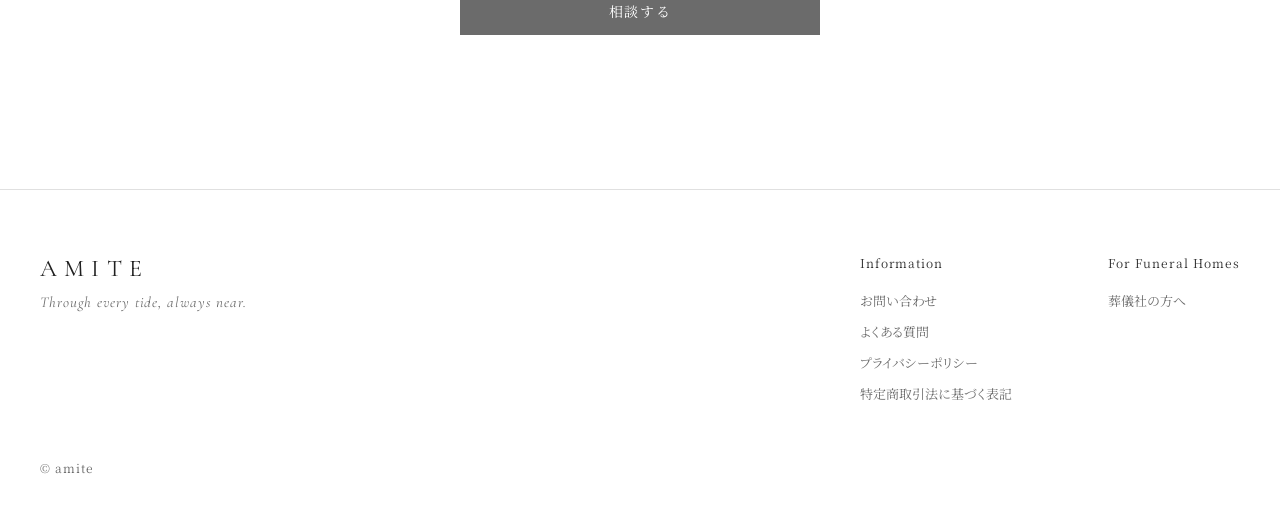
==== commit 52c3d85f: "冊子と葬儀社の欄のボタン配置と文言を整理 Co-Authored-By: Claude Opus 5.5 <noreply@anthropic.com> Claude-Session: https:/" ====
--- a/site/index.html
+++ b/site/index.html
@@ -8,8 +8,8 @@
 <link rel="preconnect" href="https://fonts.googleapis.com">
 <link rel="preconnect" href="https://fonts.gstatic.com" crossorigin>
 <link href="https://fonts.googleapis.com/css2?family=Cormorant+Garamond:ital,wght@0,400;1,400&family=Noto+Serif+JP:wght@400;600&display=swap" rel="stylesheet">
-<link rel="stylesheet" href="css/style.css?v=20261023b">
-<script src="js/main.js?v=20261023b" defer></script>
+<link rel="stylesheet" href="css/style.css?v=20261023c">
+<script src="js/main.js?v=20261023c" defer></script>
 </head>
 <body>
 
@@ -227,25 +227,29 @@
 
   <section class="info rv" id="funeral" data-reveal>
     <div class="info-col info-booklet">
-      <button type="button" class="booklet-frame booklet-open" data-open-booklet aria-label="冊子の中を見る">
+      <button type="button" class="booklet-frame booklet-open" data-open-booklet aria-label="冊子をオンラインで読む">
         <img src="assets/booklet-cover.jpg" alt="冊子『大切な人を亡くしたあとに起こることについて』表紙" loading="lazy">
-        <span class="booklet-hint">中を見る</span>
+        <span class="booklet-hint">オンラインで読む</span>
       </button>
       <div class="eyebrow">BOOKLET</div>
       <h3 class="subheading">はじめての方へ、一冊の冊子を。</h3>
       <p class="body-md">『大切な人を亡くしたあとに起こることについて』<br>見送りのあとに訪れる手続きや気持ちの変化を、全8章にまとめた冊子です。葬儀社さまを通じて、お渡ししています。<br>葬儀社さまを通さずにご希望の方にも、お送りいたします。</p>
-      <div class="booklet-actions">
-        <button type="button" class="btn-outline" data-open-contact="booklet">冊子を申し込む</button>
-        <button type="button" class="text-link link-btn" data-open-booklet>冊子の中を見る</button>
-        <a href="assets/booklet/amite-booklet.pdf" class="text-link" download>PDFをダウンロード</a>
+      <div class="cta-group">
+        <button type="button" class="btn-outline cta-main" data-open-contact="booklet">冊子を取り寄せる</button>
+        <div class="cta-links">
+          <button type="button" class="text-link link-btn" data-open-booklet>オンラインで読む</button>
+          <a href="assets/booklet/amite-booklet.pdf" class="text-link" download>PDFで保存する</a>
+        </div>
       </div>
     </div>
     <div class="info-col info-funeral">
       <div class="eyebrow">FOR FUNERAL HOMES</div>
       <h3 class="subheading">amiteは、お客様からの<br>ご紹介を大切にしています。</h3>
-      <div class="fh-actions">
-        <a href="#" class="text-link" data-toggle="fh" data-hover-open aria-expanded="false" aria-controls="fh" data-label-open="葬儀社の方へ" data-label-close="閉じる">葬儀社の方へ</a>
-        <button type="button" class="btn-outline" data-open-contact="funeral">葬儀社さまのお問い合わせ</button>
+      <div class="cta-group">
+        <button type="button" class="btn-outline cta-main" data-open-contact="funeral">葬儀社さま専用のお問い合わせ</button>
+        <div class="cta-links">
+          <a href="#" class="text-link" data-toggle="fh" data-hover-open aria-expanded="false" aria-controls="fh" data-label-open="葬儀社さまへのメッセージを読む" data-label-close="メッセージを閉じる">葬儀社さまへのメッセージを読む</a>
+        </div>
       </div>
       <div class="disclosure-panel" id="fh">
         <div class="fh-message">
@@ -305,8 +309,8 @@
       <button type="button" class="bk-nav" data-bk-next aria-label="次のページ">→</button>
     </div>
     <div class="bk-links">
-      <a href="assets/booklet/amite-booklet.pdf" class="text-link" download>PDFをダウンロード</a>
-      <button type="button" class="text-link link-btn" data-open-contact="booklet">冊子を申し込む</button>
+      <a href="assets/booklet/amite-booklet.pdf" class="text-link" download>PDFで保存する</a>
+      <button type="button" class="text-link link-btn" data-open-contact="booklet">冊子を取り寄せる</button>
     </div>
   </div>
 </div>
--- a/site/css/style.css
+++ b/site/css/style.css
@@ -311,7 +311,10 @@
   padding: 32px; overflow: hidden;
 }
 .booklet-frame img { height: 100%; width: auto; max-width: 100%; object-fit: contain; display: block; }
-.fh-actions { display: flex; flex-wrap: wrap; gap: 24px; align-items: center; }
+.cta-group { display: flex; flex-direction: column; align-items: flex-start; gap: 20px; margin-top: 8px; }
+.cta-main { height: 48px; min-width: 280px; padding: 0 28px; }
+.cta-links { display: flex; flex-wrap: wrap; gap: 12px 32px; }
+.cta-links .text-link { font-size: 13px; letter-spacing: 0.1em; }
 .fh-message {
   margin-top: 8px; padding-left: 24px; border-left: 1px solid var(--c-border);
   display: flex; flex-direction: column; gap: 16px;
@@ -332,7 +335,6 @@
   padding: 6px 12px; background: #FFFFFFE6; transition: color .3s;
 }
 .booklet-open:hover .booklet-hint { color: var(--c-primary); }
-.booklet-actions { display: flex; flex-wrap: wrap; gap: 16px 28px; align-items: center; }
 .link-btn { background: none; border: none; padding: 0; cursor: pointer; font-family: inherit; color: var(--c-text); text-decoration: underline; text-underline-offset: 6px; text-decoration-thickness: 1px; }
 .link-btn:hover { color: var(--c-primary); }
 
@@ -623,6 +625,8 @@
   .step-title { font-size: 18px; line-height: 30px; }
   .info { margin: 0; border-left: none; border-right: none; }
   .info-col { padding: 64px 24px; }
+  .cta-group { align-items: stretch; }
+  .cta-main { min-width: 0; width: 100%; }
   .booklet-frame { height: 380px; padding: 28px; margin-bottom: 16px; }
   .fh-message { padding-left: 16px; }
   .contact { padding: 96px 24px; gap: 36px; }
